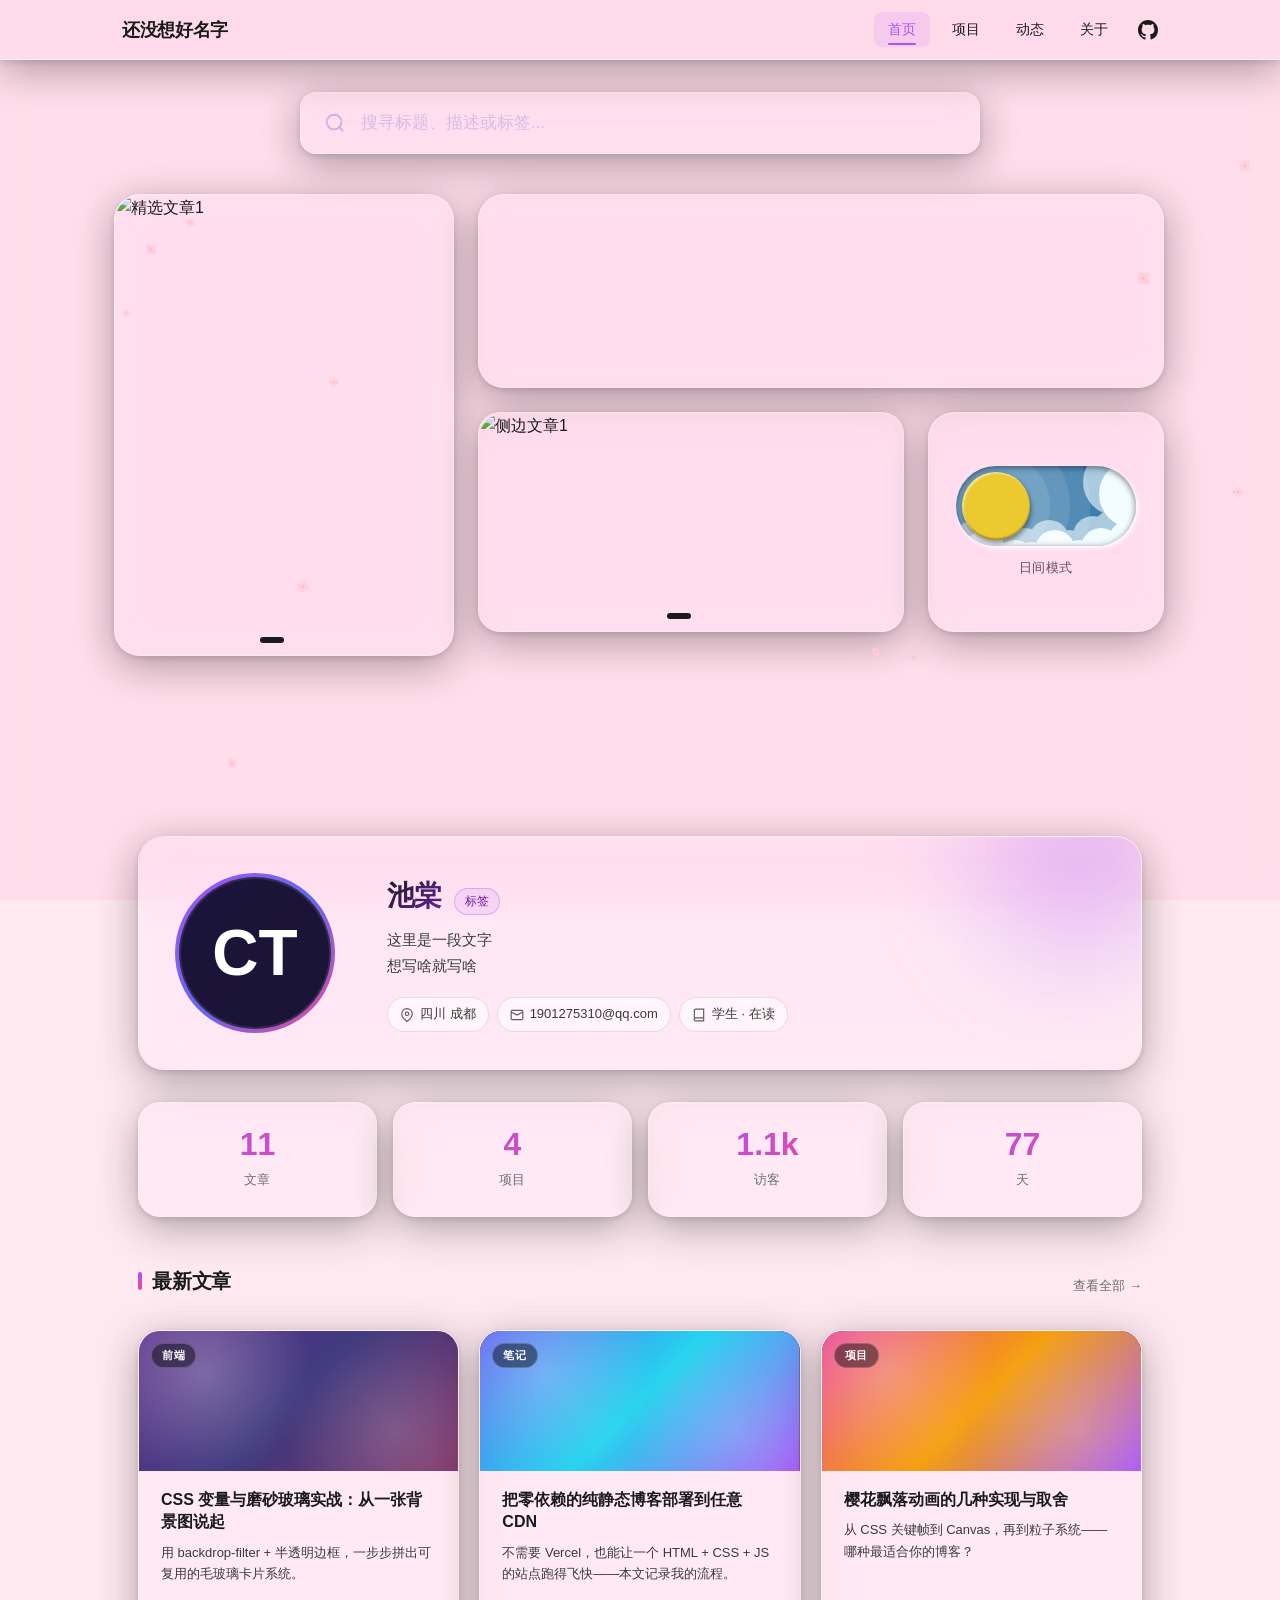
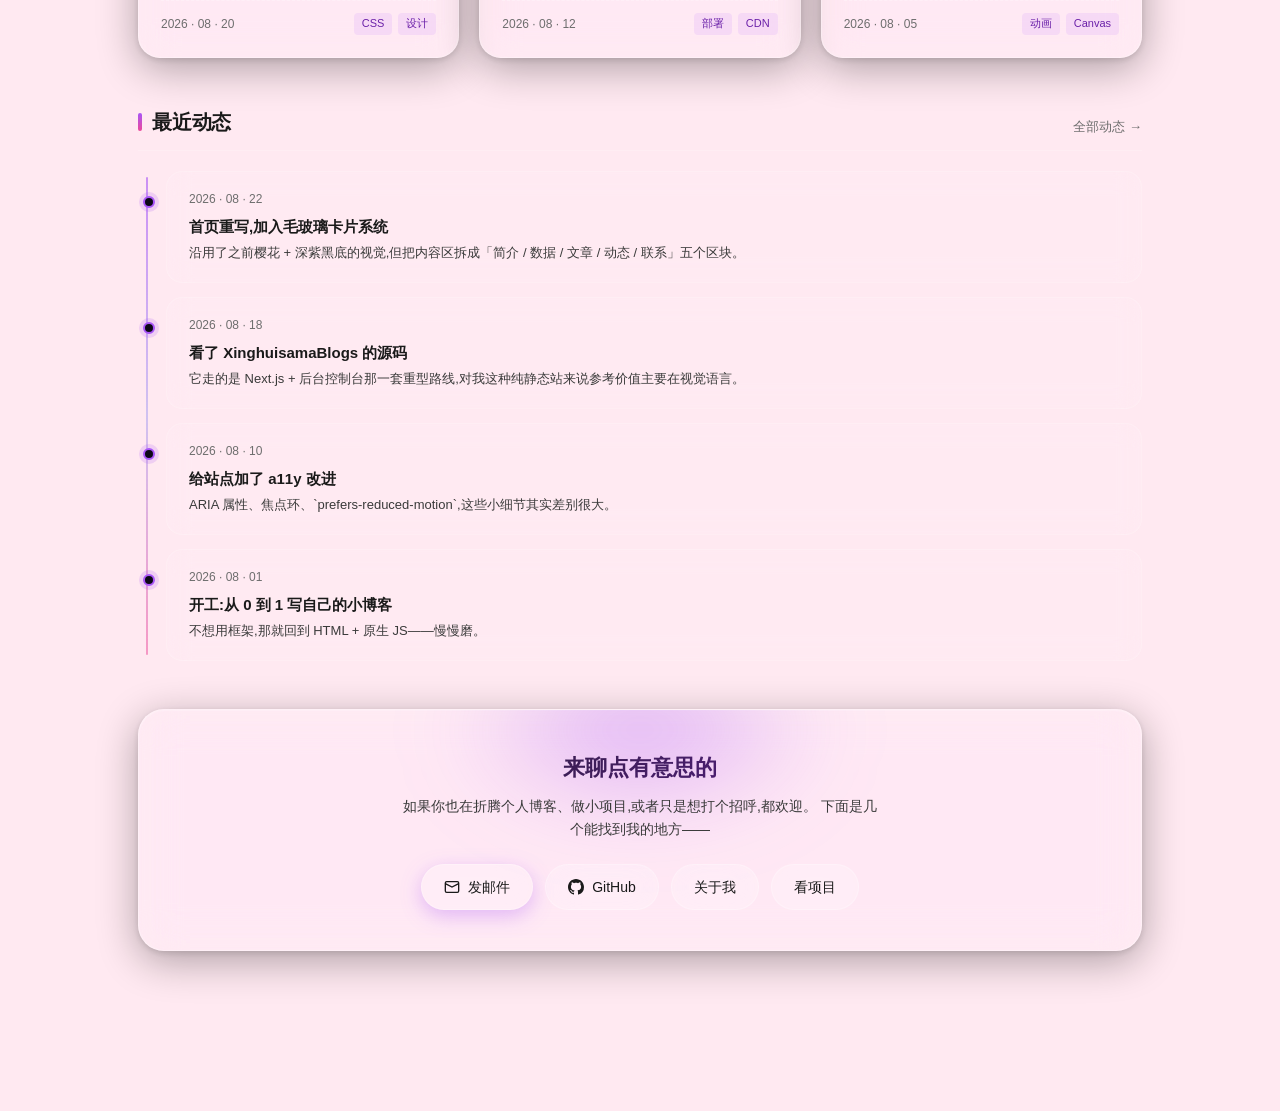
==== frontend-v2/index.html @ 5c6feb7a "前端：新增 frontend-v2（池棠第二版草稿，含 README）" ====
<!DOCTYPE html>
<html lang="zh-CN">
<head>
  <meta charset="UTF-8" />
  <meta name="viewport" content="width=device-width, initial-scale=1.0" />
  <meta name="description" content="个人博客，分享技术文章、项目作品和生活动态" />
  <meta name="keywords" content="博客, 个人网站, 技术文章, 项目展示" />
  <meta name="author" content="博客作者" />
  <meta name="robots" content="index, follow" />
  <meta name="theme-color" content="#0c0816" />
  
  <!-- Open Graph -->
  <meta property="og:title" content="我的博客" />
  <meta property="og:description" content="个人博客，分享技术文章、项目作品和生活动态" />
  <meta property="og:type" content="website" />
  <meta property="og:locale" content="zh_CN" />
  
  <!-- Favicon -->
  <link rel="icon" type="image/svg+xml" href="favicon.svg" />
  <link rel="apple-touch-icon" href="favicon.svg" />
  
  <title>我的博客</title>
  <!--
    主题预设脚本（必须放在 <head> 最前面、CSS 之前）
    - 同步读取 localStorage，立即给 <html> 加 .dark / 移除 .dark
    - 不依赖 JS 加载，不依赖 DOMContentLoaded
    - 这样新页面加载时不会先渲染亮色，再"一闪"切到暗色
  -->
  <script>
    (function () {
      try {
        var t = localStorage.getItem('app-theme');
        if (t === 'dark') {
          document.documentElement.classList.add('dark');
        } else if (t === 'light') {
          document.documentElement.classList.remove('dark');
        }
      } catch (e) { /* localStorage 不可用就忽略 */ }
    })();
  </script>

  <link rel="stylesheet" href="css/base.css" />
  <link rel="stylesheet" href="css/topbar.css" />
  <link rel="stylesheet" href="css/content.css" />
  <link rel="stylesheet" href="css/search.css" />
  <link rel="stylesheet" href="css/carousel.css" />
  <link rel="stylesheet" href="css/ripple.css" />
  <link rel="stylesheet" href="css/sakura.css" />
  <link rel="stylesheet" href="css/home.css" />
  <link rel="stylesheet" href="css/glass.css" />
</head>
<body>
  <header class="topbar" id="topbar">
    <div class="topbar__inner">
      <a href="index.html" class="topbar__logo">还没想好名字</a>

      <nav class="topbar__nav" role="navigation" aria-label="主导航">
        <a href="index.html" class="topbar__link topbar__link--active" aria-current="page">首页</a>
        <a href="pages/projects.html" class="topbar__link">项目</a>
        <a href="pages/updates.html" class="topbar__link">动态</a>
        <a href="pages/about.html" class="topbar__link">关于</a>
        <a href="#" class="topbar__github" aria-label="访问我的GitHub主页" target="_blank" rel="noopener noreferrer">
          <svg width="20" height="20" viewBox="0 0 24 24" fill="currentColor" aria-hidden="true">
            <path d="M12 0C5.37 0 0 5.37 0 12c0 5.31 3.435 9.795 8.205 11.385.6.105.825-.255.825-.57 0-.285-.015-1.23-.015-2.235-3.015.555-3.795-.735-4.035-1.41-.135-.345-.72-1.41-1.23-1.695-.42-.225-1.02-.78-.015-.795.945-.015 1.62.87 1.845 1.23 1.08 1.815 2.805 1.305 3.495.99.105-.78.42-1.305.765-1.605-2.67-.3-5.46-1.335-5.46-5.925 0-1.305.465-2.385 1.23-3.225-.12-.3-.54-1.53.12-3.18 0 0 1.005-.315 3.3 1.23.96-.27 1.98-.405 3-.405s2.04.135 3 .405c2.295-1.56 3.3-1.23 3.3-1.23.66 1.65.24 2.88.12 3.18.765.84 1.23 1.905 1.23 3.225 0 4.605-2.805 5.625-5.475 5.925.435.375.81 1.095.81 2.22 0 1.605-.015 2.895-.015 3.3 0 .315.225.69.825.57A12.02 12.02 0 0 0 24 12c0-6.63-5.37-12-12-12z"/>
          </svg>
        </a>
      </nav>
    </div>
  </header>

  <section class="search-section">
    <div class="search-bar">
      <div class="search-bar__field">
        <svg class="search-bar__icon" viewBox="0 0 24 24" fill="none" stroke="currentColor" stroke-width="2">
          <circle cx="11" cy="11" r="8"/>
          <path d="m21 21-4.35-4.35"/>
        </svg>
        <input
          class="search-bar__input"
          type="text"
          role="search"
          placeholder="搜寻标题、描述或标签..."
          autocomplete="off"
          spellcheck="false"
          aria-label="搜索"
        />
      </div>
    </div>
  </section>

  <section class="home-section">
    <div class="home-hero">
      <div class="hero-left">
        <div class="carousel-container" data-carousel="hero-main" role="region" aria-label="精选文章轮播" aria-roledescription="轮播">
          <div class="carousel-slides">
            <div class="carousel-slide" role="group" aria-roledescription="幻灯片" aria-label="第 1 张，共 5 张">
              <img src="images/carousel-1.jpg" alt="精选文章1" loading="lazy" />
            </div>
            <div class="carousel-slide" role="group" aria-roledescription="幻灯片" aria-label="第 2 张，共 5 张">
              <img src="images/carousel-2.jpg" alt="精选文章2" loading="lazy" />
            </div>
            <div class="carousel-slide" role="group" aria-roledescription="幻灯片" aria-label="第 3 张，共 5 张">
              <img src="images/carousel-3.jpg" alt="精选文章3" loading="lazy" />
            </div>
            <div class="carousel-slide" role="group" aria-roledescription="幻灯片" aria-label="第 4 张，共 5 张">
              <img src="images/carousel-4.jpg" alt="精选文章4" loading="lazy" />
            </div>
            <div class="carousel-slide" role="group" aria-roledescription="幻灯片" aria-label="第 5 张，共 5 张">
              <img src="images/carousel-5.jpg" alt="精选文章5" loading="lazy" />
            </div>
          </div>
          <div class="carousel-arrow prev">
            <svg width="20" height="20" viewBox="0 0 24 24" fill="none" stroke="currentColor" stroke-width="2">
              <polyline points="15 18 9 12 15 6"></polyline>
            </svg>
          </div>
          <div class="carousel-arrow next">
            <svg width="20" height="20" viewBox="0 0 24 24" fill="none" stroke="currentColor" stroke-width="2">
              <polyline points="9 18 15 12 9 6"></polyline>
            </svg>
          </div>
          <div class="carousel-indicators">
            <div class="carousel-indicator"></div>
            <div class="carousel-indicator"></div>
            <div class="carousel-indicator"></div>
            <div class="carousel-indicator"></div>
            <div class="carousel-indicator"></div>
          </div>
        </div>
      </div>

      <!-- 右侧区域 -->
          <div class="hero-right">
        <!-- 右侧顶部：固定内容 705x218 -->
        <div class="hero-right-top">
          <div class="featured-card" role="article" aria-label="精选内容">
        </div>

        <div class="hero-right-bottom">
          <div class="hero-right-bottom-left">
            <div class="carousel-container side" data-carousel="hero-side" role="region" aria-label="侧边文章轮播" aria-roledescription="轮播">
              <div class="carousel-slides">
                <div class="carousel-slide" role="group" aria-roledescription="幻灯片" aria-label="第 1 张，共 5 张">
                  <img src="images/side-1.jpg" alt="侧边文章1" loading="lazy" />
                </div>
                <div class="carousel-slide" role="group" aria-roledescription="幻灯片" aria-label="第 2 张，共 5 张">
                  <img src="images/side-2.jpg" alt="侧边文章2" loading="lazy" />
                </div>
                <div class="carousel-slide" role="group" aria-roledescription="幻灯片" aria-label="第 3 张，共 5 张">
                  <img src="images/side-3.jpg" alt="侧边文章3" loading="lazy" />
                </div>
                <div class="carousel-slide" role="group" aria-roledescription="幻灯片" aria-label="第 4 张，共 5 张">
                  <img src="images/side-4.jpg" alt="侧边文章4" loading="lazy" />
                </div>
                <div class="carousel-slide" role="group" aria-roledescription="幻灯片" aria-label="第 5 张，共 5 张">
                  <img src="images/side-5.jpg" alt="侧边文章5" loading="lazy" />
                </div>
              </div>
              <div class="carousel-arrow prev">
                <svg width="16" height="16" viewBox="0 0 24 24" fill="none" stroke="currentColor" stroke-width="2">
                  <polyline points="15 18 9 12 15 6"></polyline>
                </svg>
              </div>
              <div class="carousel-arrow next">
                <svg width="16" height="16" viewBox="0 0 24 24" fill="none" stroke="currentColor" stroke-width="2">
                  <polyline points="9 18 15 12 9 6"></polyline>
                </svg>
              </div>
              <div class="carousel-indicators">
                <div class="carousel-indicator"></div>
                <div class="carousel-indicator"></div>
                <div class="carousel-indicator"></div>
                <div class="carousel-indicator"></div>
                <div class="carousel-indicator"></div>
              </div>
            </div>
          </div>

          <!-- 右下右主题切换（test 同款 pill 形开关 + 毛玻璃包裹） -->
          <div class="hero-right-bottom-right">
            <div class="theme-toggle-wrap">
              <button class="theme-toggle" id="theme-toggle-btn" role="switch" aria-checked="false" aria-label="切换到暗色主题">
              <div class="theme-toggle__container">
                <div class="theme-toggle__clouds"></div>
                <div class="theme-toggle__stars" aria-hidden="true">
                  <svg xmlns="http://www.w3.org/2000/svg" viewBox="0 0 144 55" fill="none">
                    <path fill-rule="evenodd" clip-rule="evenodd" d="M135.831 3.00688C135.055 3.85027 134.111 4.29946 133 4.35447C134.111 4.40947 135.055 4.85867 135.831 5.71123C136.607 6.55462 136.996 7.56303 136.996 8.72727C136.996 7.95722 137.172 7.25134 137.525 6.59129C137.886 5.93124 138.372 5.39954 138.98 5.00535C139.598 4.60199 140.268 4.39114 141 4.35447C139.88 4.2903 138.936 3.85027 138.16 3.00688C137.384 2.16348 136.996 1.16425 136.996 0C136.996 1.16425 136.607 2.16348 135.831 3.00688ZM31 23.3545C32.1114 23.2995 33.0551 22.8503 33.8313 22.0069C34.6075 21.1635 34.9956 20.1642 34.9956 19C34.9956 20.1642 35.3837 21.1635 36.1599 22.0069C36.9361 22.8503 37.8798 23.2903 39 23.3545C38.2679 23.3911 37.5976 23.602 36.9802 24.0053C36.3716 24.3995 35.8864 24.9312 35.5248 25.5913C35.172 26.2513 34.9956 26.9572 34.9956 27.7273C34.9956 26.563 34.6075 25.5546 33.8313 24.7112C33.0551 23.8587 32.1114 23.4095 31 23.3545ZM0 36.3545C1.11136 36.2995 2.05513 35.8503 2.83131 35.0069C3.6075 34.1635 3.99559 33.1642 3.99559 32C3.99559 33.1642 4.38368 34.1635 5.15987 35.0069C5.93605 35.8503 6.87982 36.2903 8 36.3545C7.26792 36.3911 6.59757 36.602 5.98015 37.0053C5.37155 37.3995 4.88644 37.9312 4.52481 38.5913C4.172 39.2513 3.99559 39.9572 3.99559 40.7273C3.99559 39.563 3.6075 38.5546 2.83131 37.7112C2.05513 36.8587 1.11136 36.4095 0 36.3545ZM56.8313 24.0069C56.0551 24.8503 55.1114 25.2995 54 25.3545C55.1114 25.4095 56.0551 25.8587 56.8313 26.7112C57.6075 27.5546 57.9956 28.563 57.9956 29.7273C57.9956 28.9572 58.172 28.2513 58.5248 27.5913C58.8864 26.9312 59.3716 26.3995 59.9802 26.0053C60.5976 25.602 61.2679 25.3911 62 25.3545C60.8798 25.2903 59.9361 24.8503 59.1599 24.0069C58.3837 23.1635 57.9956 22.1642 57.9956 21C57.9956 22.1642 57.6075 23.1635 56.8313 24.0069ZM81 25.3545C82.1114 25.2995 83.0551 24.8503 83.8313 24.0069C84.6075 23.1635 84.9956 22.1642 84.9956 21C84.9956 22.1642 85.3837 23.1635 86.1599 24.0069C86.9361 24.8503 87.8798 25.2903 89 25.3545C88.2679 25.3911 87.5976 25.602 86.9802 26.0053C86.3716 24.3995 85.8864 26.9312 85.5248 27.5913C85.172 28.2513 84.9956 28.9572 84.9956 29.7273C84.9956 28.563 84.6075 27.5546 83.8313 26.7112C83.0551 25.8587 82.1114 25.4095 81 25.3545ZM136 36.3545C137.111 36.2995 138.055 35.8503 138.831 35.0069C139.607 34.1635 139.996 33.1642 139.996 32C139.996 33.1642 140.384 34.1635 141.16 35.0069C141.936 35.8503 142.88 36.2903 144 36.3545C143.268 36.3911 142.598 36.602 141.98 37.0053C141.372 37.3995 140.886 37.9312 140.525 38.5913C140.172 39.2513 139.996 39.9572 139.996 40.7273C139.996 39.563 139.607 38.5546 138.831 37.7112C138.055 36.8587 137.111 36.4095 136 36.3545ZM101.831 49.0069C101.055 49.8503 100.111 50.2995 99 50.3545C100.111 50.4095 101.055 50.8587 101.831 51.7112C102.607 52.5546 102.996 53.563 102.996 54.7273C102.996 53.9572 103.172 53.2513 103.525 52.5913C103.886 51.9312 104.372 51.3995 104.98 51.0053C105.598 50.602 106.268 50.3911 107 50.3545C105.88 50.2903 104.936 49.8503 104.16 49.0069C103.384 48.1635 102.996 47.1642 102.996 46C102.996 47.1642 102.607 48.1635 101.831 49.0069Z" fill="currentColor"></path>
                  </svg>
                </div>
                <div class="theme-toggle__sun">
                  <div class="theme-toggle__moon-mask">
                    <div class="theme-toggle__crater"></div>
                    <div class="theme-toggle__crater"></div>
                    <div class="theme-toggle__crater"></div>
                  </div>
                </div>
              </div>
            </button>
            <!-- 下方标签（按主题切换文字） -->
            <span class="theme-toggle__label" id="theme-toggle-label">日间模式</span>
            </div>
          </div>
        </div>
      </div>
    </div>
  </section>

  <main class="content" role="main">
    <div class="home-content">

      <!-- 1. 个人简介卡片 -->
      <section class="profile-card reveal" aria-label="个人简介">
        <div class="profile-avatar">
          <div class="profile-avatar-inner">CT</div>
        </div>
        <div class="profile-info">
          <div class="profile-name">
            <h2>池棠</h2>
            <span class="profile-tag">标签</span>
          </div>
          <p class="profile-bio">
            这里是一段文字<br>
            想写啥就写啥
          </p>
          <div class="profile-meta">
            <span class="profile-meta-item">
              <svg viewBox="0 0 24 24" fill="none" stroke="currentColor" stroke-width="2" aria-hidden="true">
                <path d="M21 10c0 7-9 13-9 13s-9-6-9-13a9 9 0 0 1 18 0z"/>
                <circle cx="12" cy="10" r="3"/>
              </svg>
              四川 成都
            </span>
            <span class="profile-meta-item">
              <svg viewBox="0 0 24 24" fill="none" stroke="currentColor" stroke-width="2" aria-hidden="true">
                <rect x="2" y="4" width="20" height="16" rx="2"/>
                <path d="m22 7-10 5L2 7"/>
              </svg>
              1901275310@qq.com
            </span>
            <span class="profile-meta-item">
              <svg viewBox="0 0 24 24" fill="none" stroke="currentColor" stroke-width="2" aria-hidden="true">
                <path d="M4 19.5A2.5 2.5 0 0 1 6.5 17H20"/>
                <path d="M6.5 2H20v20H6.5A2.5 2.5 0 0 1 4 19.5v-15A2.5 2.5 0 0 1 6.5 2z"/>
              </svg>
              学生 · 在读
            </span>
          </div>
        </div>
      </section>

      <!-- 2. 数据 stat 条 -->
      <section class="stat-bar reveal" data-delay="1" aria-label="站点数据">
        <div class="stat-item">
          <span class="stat-number">12</span>
          <span class="stat-label">文章</span>
        </div>
        <div class="stat-item">
          <span class="stat-number">5</span>
          <span class="stat-label">项目</span>
        </div>
        <div class="stat-item">
          <span class="stat-number">1.2k</span>
          <span class="stat-label">访客</span>
        </div>
        <div class="stat-item">
          <span class="stat-number">87</span>
          <span class="stat-label">天</span>
        </div>
      </section>

      <!-- 3. 最新文章 -->
      <section aria-label="最新文章" class="reveal" data-delay="2">
        <div class="section-heading">
          <h3>最新文章</h3>
          <a class="more" href="pages/updates.html">查看全部 →</a>
        </div>
        <div class="post-grid">

          <!--
            文章卡片模板：
              - 没有图片时：使用占位渐变（CSS 里默认的紫→粉渐变）
              - 上传图片后：给 .post-card-cover 加 class="has-image"，并在 style 里设 --cover-image
                例：<div class="post-card-cover has-image" style="--cover-image: url('images/posts/foo.jpg');">
              - 标题 / 描述 / 日期 / tag 文字全部跟随主题按钮（亮色=深色，暗色=浅色）
          -->
          <a class="post-card" href="#">
            <div class="post-card-cover">
              <span class="post-card-cover-label">前端</span>
            </div>
            <h4 class="post-card-title">CSS 变量与磨砂玻璃实战：从一张背景图说起</h4>
            <p class="post-card-desc">用 backdrop-filter + 半透明边框，一步步拼出可复用的毛玻璃卡片系统。</p>
            <div class="post-card-foot">
              <span>2026 · 08 · 20</span>
              <div class="post-card-tags"><span>CSS</span><span>设计</span></div>
            </div>
          </a>

          <a class="post-card" href="#">
            <!-- 上传图片后，把占位渐变换成图片：
                 <div class="post-card-cover has-image" style="--cover-image: url('images/posts/deploy.jpg');"> -->
            <div class="post-card-cover" style="--cover-image: linear-gradient(135deg, #6366f1, #22d3ee 50%, #a855f7);">
              <span class="post-card-cover-label">笔记</span>
            </div>
            <h4 class="post-card-title">把零依赖的纯静态博客部署到任意 CDN</h4>
            <p class="post-card-desc">不需要 Vercel，也能让一个 HTML + CSS + JS 的站点跑得飞快——本文记录我的流程。</p>
            <div class="post-card-foot">
              <span>2026 · 08 · 12</span>
              <div class="post-card-tags"><span>部署</span><span>CDN</span></div>
            </div>
          </a>

          <a class="post-card" href="#">
            <div class="post-card-cover" style="--cover-image: linear-gradient(135deg, #ec4899, #f59e0b 50%, #a855f7);">
              <span class="post-card-cover-label">项目</span>
            </div>
            <h4 class="post-card-title">樱花飘落动画的几种实现与取舍</h4>
            <p class="post-card-desc">从 CSS 关键帧到 Canvas，再到粒子系统——哪种最适合你的博客？</p>
            <div class="post-card-foot">
              <span>2026 · 08 · 05</span>
              <div class="post-card-tags"><span>动画</span><span>Canvas</span></div>
            </div>
          </a>

        </div>
      </section>

      <!-- 4. 最近动态 时间线 -->
      <section aria-label="最近动态" class="reveal" data-delay="3">
        <div class="section-heading">
          <h3>最近动态</h3>
          <a class="more" href="pages/updates.html">全部动态 →</a>
        </div>
        <div class="timeline">

          <div class="timeline-item">
            <div class="timeline-date">2026 · 08 · 22</div>
            <div class="timeline-title">首页重写,加入毛玻璃卡片系统</div>
            <div class="timeline-desc">沿用了之前樱花 + 深紫黑底的视觉,但把内容区拆成「简介 / 数据 / 文章 / 动态 / 联系」五个区块。</div>
          </div>

          <div class="timeline-item">
            <div class="timeline-date">2026 · 08 · 18</div>
            <div class="timeline-title">看了 XinghuisamaBlogs 的源码</div>
            <div class="timeline-desc">它走的是 Next.js + 后台控制台那一套重型路线,对我这种纯静态站来说参考价值主要在视觉语言。</div>
          </div>

          <div class="timeline-item">
            <div class="timeline-date">2026 · 08 · 10</div>
            <div class="timeline-title">给站点加了 a11y 改进</div>
            <div class="timeline-desc">ARIA 属性、焦点环、`prefers-reduced-motion`,这些小细节其实差别很大。</div>
          </div>

          <div class="timeline-item">
            <div class="timeline-date">2026 · 08 · 01</div>
            <div class="timeline-title">开工:从 0 到 1 写自己的小博客</div>
            <div class="timeline-desc">不想用框架,那就回到 HTML + 原生 JS——慢慢磨。</div>
          </div>

        </div>
      </section>

      <!-- 5. 联系区 -->
      <section class="contact-card reveal" data-delay="4" aria-label="联系我">
        <h3 class="contact-title">来聊点有意思的</h3>
        <p class="contact-desc">
          如果你也在折腾个人博客、做小项目,或者只是想打个招呼,都欢迎。
          下面是几个能找到我的地方——
        </p>
        <div class="contact-actions">
          <a class="contact-btn contact-btn--primary" href="mailto:hi@example.com">
            <svg viewBox="0 0 24 24" fill="none" stroke="currentColor" stroke-width="2" aria-hidden="true">
              <rect x="2" y="4" width="20" height="16" rx="2"/>
              <path d="m22 7-10 5L2 7"/>
            </svg>
            发邮件
          </a>
          <a class="contact-btn" href="#" aria-label="GitHub">
            <svg viewBox="0 0 24 24" fill="currentColor" aria-hidden="true">
              <path d="M12 0C5.37 0 0 5.37 0 12c0 5.31 3.435 9.795 8.205 11.385.6.105.825-.255.825-.57 0-.285-.015-1.23-.015-2.235-3.015.555-3.795-.735-4.035-1.41-.135-.345-.72-1.41-1.23-1.695-.42-.225-1.02-.78-.015-.795.945-.015 1.62.87 1.845 1.23 1.08 1.815 2.805 1.305 3.495.99.105-.78.42-1.305.765-1.605-2.67-.3-5.46-1.335-5.46-5.925 0-1.305.465-2.385 1.23-3.225-.12-.3-.54-1.53.12-3.18 0 0 1.005-.315 3.3 1.23.96-.27 1.98-.405 3-.405s2.04.135 3 .405c2.295-1.56 3.3-1.23 3.3-1.23.66 1.65.24 2.88.12 3.18.765.84 1.23 1.905 1.23 3.225 0 4.605-2.805 5.625-5.475 5.925.435.375.81 1.095.81 2.22 0 1.605-.015 2.895-.015 3.3 0 .315.225.69.825.57A12.02 12.02 0 0 0 24 12c0-6.63-5.37-12-12-12z"/>
            </svg>
            GitHub
          </a>
          <a class="contact-btn" href="pages/about.html">关于我</a>
          <a class="contact-btn" href="pages/projects.html">看项目</a>
        </div>
      </section>

    </div>
  </main>

  <script src="js/utils.js"></script>
  <script src="js/theme.js"></script>
  <script src="js/topbar.js"></script>
  <script src="js/ripple.js"></script>
  <script src="js/sakura.js"></script>
  <script src="js/carousel.js"></script>
  <script src="js/home.js"></script>
</body>
</html>
---- frontend-v2/css/base.css ----
*,
*::before,
*::after {
  box-sizing: border-box;
  margin: 0;
  padding: 0;
}

:root {
  --topbar-height: 60px;
  --bg-image: url("../images/bg.jpg");
  --accent: #a855f7;
  --topbar-bg: rgba(18, 12, 32, 0.42);
  --glass-border: rgba(255, 255, 255, 0.08);

  /*
   * hover 紫色基础值（base.css 最先加载，提供 fallback，
   * 实际主题切换值在 glass.css 里重新定义）
   */
  --hover-border: rgba(168, 85, 247, 0.55);
  --hover-glow:   rgba(168, 85, 247, 0.32);
}

html {
  min-height: 100%;
  background-color: #0c0816;
  background-image: var(--bg-image);
  background-size: cover;
  background-position: center;
  background-repeat: no-repeat;
  background-attachment: fixed;
}

body {
  font-family: -apple-system, BlinkMacSystemFont, "Segoe UI", Roboto, "Helvetica Neue", Arial, sans-serif;
  min-height: 100vh;
  color: #ffffff;
  line-height: 1.6;
  -webkit-font-smoothing: antialiased;
}

body::before {
  content: "";
  position: fixed;
  inset: 0;
  background: rgba(10, 6, 18, 0.28);
  backdrop-filter: blur(12px);
  -webkit-backdrop-filter: blur(12px);
  z-index: -1;
}
---- frontend-v2/css/topbar.css ----
.topbar {
  position: fixed;
  top: 0;
  left: 0;
  right: 0;
  height: var(--topbar-height);
  background: var(--topbar-bg);
  backdrop-filter: blur(10px) saturate(1.1);
  -webkit-backdrop-filter: blur(10px) saturate(1.1);
  border-bottom: 1px solid var(--glass-border);
  box-shadow: 0 4px 24px rgba(0, 0, 0, 0.35);
  z-index: 1000;
  transform: translateY(0);
  transition: transform 0.3s cubic-bezier(0.4, 0, 0.2, 1);
}

.topbar--hidden {
  transform: translateY(-100%);
}

.topbar__inner {
  max-width: 1100px;
  margin: 0 auto;
  height: 100%;
  padding: 0 24px;
  display: flex;
  align-items: center;
  justify-content: space-between;
  gap: 24px;
}

.topbar__logo {
  position: relative;
  overflow: hidden;
  font-size: 1.15rem;
  font-weight: 700;
  color: var(--topbar-text);
  text-decoration: none;
  white-space: nowrap;
  letter-spacing: -0.02em;
  padding: 4px 8px;
  border-radius: 8px;
  transition: color 0.25s ease, background 0.25s ease;
}

.topbar__logo:hover {
  color: var(--accent-purple);
  background: rgba(168, 85, 247, 0.12);
}

.topbar__nav {
  display: flex;
  align-items: center;
  gap: 8px;
}

.topbar__link {
  position: relative;
  overflow: hidden;
  padding: 6px 14px;
  border-radius: 8px;
  font-size: 0.9rem;
  color: var(--topbar-text);
  text-decoration: none;
  transition: color 0.25s ease, background 0.25s ease;
}

.topbar__link::after {
  content: "";
  position: absolute;
  left: 14px;
  right: 14px;
  bottom: 2px;
  height: 2px;
  border-radius: 2px;
  background: var(--accent-purple);
  transform: scaleX(0);
  transform-origin: center;
  transition: transform 0.3s cubic-bezier(0.4, 0, 0.2, 1);
}

.topbar__link:hover,
.topbar__link--active {
  color: var(--accent-purple);
  background: rgba(168, 85, 247, 0.12);
}

.topbar__link:hover::after,
.topbar__link--active::after {
  transform: scaleX(1);
}

.topbar__github {
  position: relative;
  overflow: hidden;
  display: flex;
  align-items: center;
  justify-content: center;
  width: 36px;
  height: 36px;
  border-radius: 8px;
  color: var(--topbar-text);
  text-decoration: none;
  transition: color 0.25s ease, background 0.25s ease, transform 0.25s ease;
}

.topbar__github:hover {
  color: var(--accent-purple);
  background: rgba(168, 85, 247, 0.12);
  transform: scale(1.08);
}

/* 移动端适配 */
@media screen and (max-width: 768px) {
  .topbar__inner {
    padding: 0 16px;
    gap: 16px;
  }

  .topbar__logo {
    font-size: 1rem;
  }

  .topbar__link {
    padding: 6px 10px;
    font-size: 0.85rem;
  }

  .topbar__github {
    width: 32px;
    height: 32px;
  }
}

@media screen and (max-width: 600px) {
  .topbar__nav {
    gap: 4px;
  }

  .topbar__link {
    padding: 6px 8px;
    font-size: 0.8rem;
  }

  .topbar__logo {
    font-size: 0.9rem;
    max-width: 80px;
    overflow: hidden;
    text-overflow: ellipsis;
  }
}
---- frontend-v2/css/content.css ----
.content {
  max-width: 1100px;
  margin: 0 auto;
  padding: calc(var(--topbar-height) + 40px) 24px 80px;
}

.test-block {
  padding: 32px;
  margin-bottom: 20px;
  border-radius: 12px;
  background: rgba(255, 255, 255, 0.04);
  border: 1px solid var(--glass-border);
  color: rgba(255, 255, 255, 0.85);
}
---- frontend-v2/css/search.css ----
.search-section {
  position: relative;
  z-index: 10;
  padding: calc(var(--topbar-height) + 32px) 24px 0;
  display: flex;
  justify-content: center;
}

.search-bar {
  width: 100%;
  max-width: 680px;
}

.search-bar__field {
  position: relative;
}

.search-bar__icon {
  position: absolute;
  left: 1.5rem;
  top: 50%;
  transform: translateY(-50%);
  width: 22px;
  height: 22px;
  color: rgba(180, 160, 220, 0.7);
  pointer-events: none;
  z-index: 1;
}

.search-bar__input {
  position: relative;
  overflow: hidden;
  width: 100%;
  padding: 1.25rem 1.75rem 1.25rem 3.75rem;
  background: rgba(255, 255, 255, 0.08);
  backdrop-filter: blur(20px) saturate(1.4);
  -webkit-backdrop-filter: blur(20px) saturate(1.4);
  border: 1px solid rgba(255, 255, 255, 0.15);
  border-radius: 1.75rem;
  box-shadow:
    inset 0 1px 1px rgba(255, 255, 255, 0.05),
    0 8px 32px rgba(0, 0, 0, 0.3),
    0 2px 8px rgba(0, 0, 0, 0.15);
  color: #f1f5f9;
  font-size: 1.05rem;
  font-weight: 400;
  font-family: inherit;
  transition: border-color 0.3s, box-shadow 0.3s, background 0.3s;
}

.search-bar__input::placeholder {
  color: rgba(180, 160, 220, 0.55);
}

.search-bar__input:focus {
  outline: none;
  background: rgba(255, 255, 255, 0.14);
  border-color: var(--accent-purple);
  box-shadow:
    inset 0 1px 1px rgba(255, 255, 255, 0.10),
    0 0 0 4px var(--hover-glow),
    0 0 0 1px var(--accent-purple),
    0 12px 40px rgba(168, 85, 247, 0.35),
    0 4px 12px rgba(0, 0, 0, 0.20);
}

/* focus 时左侧搜索图标变紫 */
.search-bar__field:focus-within .search-bar__icon {
  color: #c084fc;
}

/* 移动端适配 */
@media screen and (max-width: 768px) {
  .search-section {
    padding: calc(var(--topbar-height) + 16px) 16px 0;
  }

  .search-bar {
    max-width: 100%;
  }

  .search-bar__input {
    padding: 1rem 1.25rem 1rem 3.25rem;
    font-size: 0.95rem;
  }

  .search-bar__icon {
    left: 1.1rem;
    width: 18px;
    height: 18px;
  }
}

@media screen and (max-width: 480px) {
  .search-bar__input {
    padding: 0.875rem 1rem 0.875rem 2.75rem;
    font-size: 0.9rem;
    border-radius: 1.25rem;
  }
}
---- frontend-v2/css/carousel.css ----
/* 轮播组件基础样式 */
.carousel-container {
  position: relative;
  border-radius: var(--glass-radius-lg);
  overflow: hidden;
  background: var(--glass-bg);
  backdrop-filter: var(--glass-blur);
  -webkit-backdrop-filter: var(--glass-blur);
}

.carousel-container.side {
  background: var(--glass-bg);
}

.carousel-slides {
  position: relative;
  width: 100%;
  height: 100%;
}

.carousel-slide {
  position: absolute;
  top: 0;
  left: 0;
  width: 100%;
  height: 100%;
  opacity: 0;
  transition: opacity 0.8s ease, transform 0.8s ease;
  transform: scale(1.05);
  pointer-events: none;
}

.carousel-slide.active {
  opacity: 1;
  transform: scale(1);
  pointer-events: auto;
}

.carousel-slide img {
  width: 100%;
  height: 100%;
  object-fit: cover;
  display: block;
  border-radius: var(--glass-radius-lg);
}

.carousel-slide .slide-overlay {
  position: absolute;
  inset: 0;
  background: linear-gradient(to top, rgba(0,0,0,0.7) 0%, rgba(0,0,0,0.2) 50%, rgba(0,0,0,0.1) 100%);
}

.carousel-slide .slide-content {
  position: absolute;
  bottom: 0;
  left: 0;
  right: 0;
  padding: 20px;
  color: var(--text-strong);
}

.carousel-slide .slide-title {
  font-size: 16px;
  font-weight: 600;
  margin-bottom: 4px;
}

.carousel-slide .slide-desc {
  font-size: 12px;
  opacity: 0.8;
}

/* 轮播指示器 */
.carousel-indicators {
  position: absolute;
  bottom: 12px;
  left: 50%;
  transform: translateX(-50%);
  display: flex;
  gap: 6px;
  z-index: 10;
}

.carousel-indicator {
  height: 6px;
  border-radius: 3px;
  background: var(--hero-indicator-bg);
  cursor: pointer;
  transition: all 0.4s cubic-bezier(0.4, 0, 0.2, 1);
}

.carousel-indicator.active {
  width: 24px;
  background: var(--hero-indicator-active);
}

/* 轮播箭头 */
.carousel-arrow {
  position: absolute;
  top: 50%;
  transform: translateY(-50%);
  width: 36px;
  height: 36px;
  border-radius: 50%;
  background: var(--hero-arrow-bg);
  backdrop-filter: blur(8px);
  border: 1px solid var(--hero-arrow-border);
  color: var(--text-strong);
  display: flex;
  align-items: center;
  justify-content: center;
  cursor: pointer;
  transition: all 0.3s ease;
  z-index: 10;
  opacity: 0;
}

.carousel-container:hover .carousel-arrow {
  opacity: 1;
}

.carousel-arrow:hover {
  background: var(--hover-border);
  border-color: var(--accent-purple);
  transform: translateY(-50%) scale(1.1);
}

.carousel-arrow.prev {
  left: 12px;
}

.carousel-arrow.next {
  right: 12px;
}

/* 首页布局 */
.home-section {
  max-width: 1100px;
  margin: 40px auto 0;
  padding: 0 24px 80px;
}

/* 英雄区域容器 */
.home-hero {
  display: grid;
  grid-template-columns: 340px 1fr;
  gap: 24px;
  max-width: 1050px;
}

/* 左侧大轮播 340x462 */
.hero-left {
  width: 340px;
  height: 462px;
}

.hero-left .carousel-container {
  width: 100%;
  height: 100%;
  border-radius: 20px;
}

.hero-left .carousel-slides {
  height: 100%;
}

/* 右侧区域：三行垂直布局，三块都靠右列伸缩对齐 */
.hero-right {
  display: flex;
  flex-direction: column;
  gap: 24px;
}

/* 右侧顶部：精选内容（横条） */
.hero-right-top {
  height: 194px;
}

.hero-right-top .featured-card {
  width: 100%;
  height: 100%;
  padding: 24px;
  background: linear-gradient(135deg, rgba(168, 85, 247, 0.15), rgba(99, 102, 241, 0.1));
  border: 1px solid rgba(168, 85, 247, 0.3);
  border-radius: 20px;
  display: flex;
  flex-direction: column;
  justify-content: center;
  transition: all 0.3s ease;
}

.hero-right-top .featured-card:hover {
  transform: translateY(-4px);
  box-shadow: 0 8px 30px rgba(168, 85, 247, 0.2);
}

.hero-right-top .featured-icon {
  width: 48px;
  height: 48px;
  border-radius: 12px;
  background: linear-gradient(135deg, #a855f7, #6366f1);
  display: flex;
  align-items: center;
  justify-content: center;
  margin-bottom: 16px;
  color: white;
}

.hero-right-top .featured-title {
  font-size: 18px;
  font-weight: 700;
  color: var(--text-strong);
  margin-bottom: 8px;
}

.hero-right-top .featured-desc {
  font-size: 14px;
  color: var(--text-body);
  line-height: 1.6;
}

/* 右侧底部：左右两列 */
.hero-right-bottom {
  display: flex;
  gap: 24px;
  height: 220px;
  min-height: 220px;
  margin-top: 24px;
}

.hero-right-bottom-left {
  flex: 1.8;
  height: 100%;
  min-width: 0;
  position: relative;
}

.hero-right-bottom-right {
  flex: 1;
  height: 100%;
  min-width: 0;
  position: relative;
}

.hero-right-bottom-left .carousel-container {
  width: 100%;
  height: 100%;
  border-radius: 16px;
}

/* 右下右签到 219x220 */
.hero-right-bottom-right {
  height: 100%;
  min-width: 0;
}

/* ============ 主题切换按钮：test 同款 pill 形开关（包裹层负责毛玻璃） ============ */
.hero-right-bottom-right {
  flex: 1;                      /* 继承自父 .hero-right-bottom */
  height: 100%;                 /* 220px，和左侧文章轮播同高 */
  min-width: 0;
  position: relative;
  display: flex;
  align-items: stretch;
  justify-content: stretch;
}

/* em 缩放基准：test 原版 120px → 此处 32px（约 27%，合适尺寸） */
.theme-toggle {
  --base-scale: 32px;
  --toggle-width: 5.625em;
  --toggle-height: 2.5em;
  --radius-pill: 100em;
  --sun-diameter: 2.125em;
  --sun-offset: calc((var(--toggle-height) - var(--sun-diameter)) / 2);

  --bg-toggle-light: #3d7eae;
  --bg-toggle-dark: #1d1f2c;
  --color-sun: #ecca2f;
  --color-moon: #c4c9d1;
  --color-crater: #959db1;
  --color-star: #fff;
  --color-cloud-front: #f3fdff;
  --color-cloud-back: #aacadf;

  --shadow-primary: rgba(0, 0, 0, 0.25);
  --shadow-highlight: rgba(255, 255, 255, 0.94);
  --halo-color: rgba(255, 255, 255, 0.1);
  --transition-standard: 0.3s ease;

  font-size: var(--base-scale);
  background: none;
  border: none;
  padding: 0;
  cursor: pointer;
  outline: none;
  -webkit-tap-highlight-color: transparent;
  /* 额外：加一圈柔光阴影让按钮从背景浮起 */
  filter: drop-shadow(0 4px 14px rgba(0, 0, 0, 0.25));
}

.theme-toggle__container {
  width: var(--toggle-width);
  height: var(--toggle-height);
  background-color: var(--bg-toggle-light);
  border-radius: var(--radius-pill);
  position: relative;
  overflow: hidden;
  transition: background-color var(--transition-standard);
  box-shadow: 0.06em 0.06em 0.125em var(--shadow-highlight);
}

html.dark .theme-toggle__container {
  background-color: var(--bg-toggle-dark);
}

/* 容器内阴影（增强立体感） */
.theme-toggle__container::after {
  content: "";
  position: absolute;
  inset: 0;
  box-shadow: 0em 0.05em 0.187em rgba(0, 0, 0, 0.5) inset;
  border-radius: var(--radius-pill);
  pointer-events: none;
}

/* ============ 云朵（日间） ============ */
.theme-toggle__clouds {
  position: absolute;
  left: 0.3em;
  top: 2em;
  transform: translateY(0);
  width: 1.25em;
  height: 1.25em;
  background-color: var(--color-cloud-front);
  border-radius: 50%;

  box-shadow:
    0.937em 0.312em var(--color-cloud-front),
    1.437em 0.375em var(--color-cloud-front),
    2.187em 0 var(--color-cloud-front),
    2.937em 0.312em var(--color-cloud-front),
    3.625em -0.062em var(--color-cloud-front),
    4.5em -0.312em var(--color-cloud-front),
    4.625em -1.75em 0 0.437em var(--color-cloud-front),
    -0.312em -0.312em var(--color-cloud-back),
    0.5em -0.125em var(--color-cloud-back),
    1.25em -0.062em var(--color-cloud-back),
    2em -0.312em var(--color-cloud-back),
    2.625em 0em var(--color-cloud-back),
    3.375em -0.437em var(--color-cloud-back),
    4em -0.625em var(--color-cloud-back),
    4.125em -2.125em 0 0.437em var(--color-cloud-back);

  transition: transform var(--transition-standard);
}

html.dark .theme-toggle__container .theme-toggle__clouds {
  transform: translateY(3em);
}

/* ============ 星空（夜间） ============ */
.theme-toggle__stars {
  position: absolute;
  left: 0.3em;
  transform: translateY(-2em);
  transition: transform var(--transition-standard);
  width: 2.75em;
  color: var(--color-star);
}

.theme-toggle__stars svg {
  display: block;
  width: 100%;
  height: auto;
}

html.dark .theme-toggle__container .theme-toggle__stars {
  transform: translateY(0.5em);
}

/* ============ 太阳 / 月亮遮罩 ============ */
.theme-toggle__sun {
  width: var(--sun-diameter);
  height: var(--sun-diameter);
  background-color: var(--color-sun);
  border-radius: 50%;
  position: absolute;
  top: var(--sun-offset);
  transform: translateX(var(--sun-offset));
  box-shadow:
    0.05em 0.125em 0.125em var(--shadow-primary),
    0em 0.05em 0.125em var(--shadow-primary),
    0.05em 0.05em 0.05em 0em rgba(254, 255, 239, 0.61) inset,
    0em -0.05em 0.05em 0em #a1872a inset,
    0 0 0 0.625em var(--halo-color),
    0 0 0 1.25em var(--halo-color),
    0 0 0 1.875em var(--halo-color);
  transition: transform var(--transition-standard);
  overflow: hidden;
}

html.dark .theme-toggle__container .theme-toggle__sun {
  transform: translateX(
    calc(var(--toggle-width) - var(--sun-diameter) - var(--sun-offset))
  );
}

/* 月亮遮罩：从右滑入覆盖太阳 */
.theme-toggle__moon-mask {
  position: relative;
  width: 100%;
  height: 100%;
  background-color: var(--color-moon);
  border-radius: inherit;
  transform: translateX(100%);
  transition: transform var(--transition-standard);
  box-shadow:
    0.062em 0.062em 0.062em 0em rgba(254, 255, 239, 0.61) inset,
    0em -0.062em 0.062em 0em #969696 inset;
}

html.dark .theme-toggle__container .theme-toggle__moon-mask {
  transform: translateX(0);
}

/* 陨石坑 */
.theme-toggle__crater {
  position: absolute;
  background-color: var(--color-crater);
  border-radius: 50%;
  box-shadow: 0em 0.03em 0.06em var(--shadow-primary) inset;
}

.theme-toggle__crater:nth-of-type(1) {
  top: 0.75em;
  left: 0.3em;
  width: 0.75em;
  height: 0.75em;
}

.theme-toggle__crater:nth-of-type(2) {
  top: 0.9em;
  left: 1.375em;
  width: 0.375em;
  height: 0.375em;
}

.theme-toggle__crater:nth-of-type(3) {
  top: 0.3em;
  left: 0.8em;
  width: 0.25em;
  height: 0.25em;
}

/* ============ 悬停：太阳微移 ============ */
.theme-toggle__container:hover .theme-toggle__sun {
  transform: translateX(calc(var(--sun-offset) + 0.187em));
}

html.dark .theme-toggle__container:hover .theme-toggle__sun {
  transform: translateX(
    calc(
      var(--toggle-width) - var(--sun-diameter) - var(--sun-offset) - 0.187em
    )
  );
}

/* ============ 焦点环 ============ */
.theme-toggle:focus-visible .theme-toggle__container {
  outline: 2px solid rgba(232, 85, 138, 0.6);
  outline-offset: 4px;
}

html.dark .theme-toggle:focus-visible .theme-toggle__container {
  outline-color: rgba(168, 85, 247, 0.6);
}

/* ============ 下方标签 ============ */
.theme-toggle__label {
  font-size: 13px;
  font-weight: 500;
  letter-spacing: 0.04em;
  color: rgba(60, 35, 50, 0.78);     /* 日间：深紫红 */
  transition: color 0.5s ease;
  user-select: none;
}

html.dark .theme-toggle__label {
  color: rgba(255, 255, 255, 0.78);  /* 夜间：浅色 */
}

/* 响应式布局 */
@media screen and (max-width: 900px) {
  .home-hero {
    grid-template-columns: 1fr;
    max-width: 100%;
  }

  .hero-left {
    width: 100%;
    height: 280px;
  }

  .hero-right-top {
    height: auto;
    min-height: 160px;
  }

  .hero-right-bottom {
    flex-direction: column;
    height: auto;
    gap: 20px;
  }

  .hero-right-bottom-left {
    height: 200px;
  }

  .hero-right-bottom-right {
    height: 200px;          /* 与左侧文章轮播同高 */
    min-height: 0;
  }
}

@media screen and (max-width: 600px) {
  .hero-left {
    height: 220px;
  }

  .hero-right-bottom-left {
    height: 160px;
  }

  /* 移动端：缩小主题切换按钮 */
  .theme-toggle {
    --base-scale: 26px;
  }

  .hero-right-bottom-right {
    height: 160px;          /* 与左侧文章轮播同高 */
    min-height: 0;
  }
}

/* 悬浮效果 */
.carousel-slide:hover img {
  transform: scale(1.05);
}

.carousel-slide img {
  transition: transform 0.6s ease;
}

/* 减少动画 (尊重用户偏好) */
@media (prefers-reduced-motion: reduce) {
  .carousel-slide,
  .carousel-indicator,
  .carousel-arrow,
  .theme-toggle__container,
  .theme-toggle__clouds,
  .theme-toggle__stars,
  .theme-toggle__sun,
  .theme-toggle__moon-mask,
  .theme-toggle__label,
  .featured-card {
    transition: none;
    animation: none;
  }
}
---- frontend-v2/css/ripple.css ----
.ripple-ring {
  position: fixed;
  border-radius: 50%;
  pointer-events: none;
  border: 2px solid rgba(255, 255, 255, 0.6);
  background: rgba(255, 255, 255, 0.08);
  transform: translate(-50%, -50%) scale(0);
  opacity: 0;
  animation: ripple-ring-out 0.55s ease-out forwards;
}

@keyframes ripple-ring-out {
  0% {
    transform: translate(-50%, -50%) scale(0);
    opacity: 0.9;
  }
  100% {
    transform: translate(-50%, -50%) scale(1);
    opacity: 0;
  }
}
---- frontend-v2/css/sakura.css ----
.sakura-container {
  position: fixed;
  top: 0;
  left: 0;
  width: 100%;
  height: 100%;
  pointer-events: none;
  z-index: 0;
  overflow: hidden;
}

.sakura-petal {
  position: absolute;
  top: -60px;
  opacity: 0.7;
  animation-timing-function: ease-in-out;
  animation-iteration-count: infinite;
  animation-direction: alternate;
}
---- frontend-v2/css/home.css ----
/*
 * 首页内容区补齐样式(独立风格)
 * - 沿用 base.css 的 CSS 变量和磨砂玻璃语言
 * - 不引入任何外部依赖
 */

.home-content {
  max-width: 1100px;
  margin: 0 auto;
  padding: 0 24px 80px;
}

/* ============== 1. 简介卡片 ============== */
.profile-card {
  position: relative;
  display: grid;
  grid-template-columns: 180px 1fr;
  gap: 32px;
  align-items: center;
  padding: 36px;
  margin-bottom: 32px;
  background: linear-gradient(135deg,
    rgba(168, 85, 247, 0.12),
    rgba(99, 102, 241, 0.06) 60%,
    rgba(236, 72, 153, 0.08));
  border: 1px solid rgba(168, 85, 247, 0.28);
  border-radius: 24px;
  backdrop-filter: blur(18px) saturate(1.4);
  -webkit-backdrop-filter: blur(18px) saturate(1.4);
  box-shadow:
    inset 0 1px 1px rgba(255, 255, 255, 0.06),
    0 10px 40px rgba(0, 0, 0, 0.35);
  overflow: hidden;
}

.profile-card::before {
  content: "";
  position: absolute;
  inset: -1px;
  border-radius: inherit;
  padding: 1px;
  background: linear-gradient(135deg,
    rgba(168, 85, 247, 0.6),
    rgba(99, 102, 241, 0.2) 40%,
    transparent 60%,
    rgba(236, 72, 153, 0.4));
  -webkit-mask:
    linear-gradient(#000 0 0) content-box,
    linear-gradient(#000 0 0);
  -webkit-mask-composite: xor;
          mask-composite: exclude;
  pointer-events: none;
}

.profile-card::after {
  content: "";
  position: absolute;
  top: -60%;
  right: -10%;
  width: 320px;
  height: 320px;
  background: radial-gradient(circle, rgba(168, 85, 247, 0.35), transparent 70%);
  filter: blur(40px);
  pointer-events: none;
}

.profile-avatar {
  position: relative;
  width: 160px;
  height: 160px;
  border-radius: 50%;
  background: linear-gradient(135deg, #a855f7, #6366f1 50%, #ec4899);
  padding: 4px;
  flex-shrink: 0;
}

.profile-avatar-inner {
  width: 100%;
  height: 100%;
  border-radius: 50%;
  background: #1a1530;
  display: flex;
  align-items: center;
  justify-content: center;
  font-size: 64px;
  font-weight: 700;
  color: #fff;
  background-image: linear-gradient(135deg, rgba(168, 85, 247, 0.25), rgba(99, 102, 241, 0.1));
  background-blend-mode: overlay;
  border: 2px solid rgba(255, 255, 255, 0.1);
}

.profile-info {
  position: relative;
  z-index: 1;
}

.profile-name {
  display: flex;
  align-items: baseline;
  gap: 12px;
  flex-wrap: wrap;
  margin-bottom: 8px;
}

.profile-name h2 {
  font-size: 28px;
  font-weight: 700;
  letter-spacing: -0.02em;
  background: var(--text-name-gradient);
  -webkit-background-clip: text;
  -webkit-text-fill-color: transparent;
          background-clip: text;
}

.profile-tag {
  padding: 3px 10px;
  font-size: 12px;
  font-weight: 500;
  background: var(--tag-bg);
  border: 1px solid var(--tag-border);
  border-radius: 999px;
  color: var(--tag-text);
}

.profile-bio {
  font-size: 15px;
  line-height: 1.75;
  color: var(--text-body);
  margin-bottom: 18px;
  max-width: 560px;
}

.profile-meta {
  display: flex;
  flex-wrap: wrap;
  gap: 8px;
}

.profile-meta-item {
  display: inline-flex;
  align-items: center;
  gap: 6px;
  padding: 6px 12px;
  font-size: 13px;
  color: var(--text-body);
  background: var(--chip-bg);
  border: 1px solid var(--chip-border);
  border-radius: 999px;
}

.profile-meta-item svg {
  width: 14px;
  height: 14px;
  opacity: 0.8;
}

/* ============== 2. 数据 stat 条 ============== */
.stat-bar {
  display: grid;
  grid-template-columns: repeat(4, 1fr);
  gap: 16px;
  margin-bottom: 48px;
}

.stat-item {
  position: relative;
  padding: 24px 20px;
  text-align: center;
  background: rgba(255, 255, 255, 0.04);
  border: 1px solid var(--glass-border);
  border-radius: 16px;
  backdrop-filter: blur(14px);
  -webkit-backdrop-filter: blur(14px);
  transition: transform 0.3s, border-color 0.3s, background 0.3s;
}

.stat-number {
  display: block;
  font-size: 32px;
  font-weight: 700;
  line-height: 1.1;
  margin-bottom: 4px;
  background: var(--stat-number-gradient);
  -webkit-background-clip: text;
  -webkit-text-fill-color: transparent;
          background-clip: text;
  font-variant-numeric: tabular-nums;
}

.stat-label {
  font-size: 13px;
  color: var(--text-muted);
  letter-spacing: 0.04em;
}

/* ============== 3. 区块标题 ============== */
.section-heading {
  display: flex;
  align-items: baseline;
  justify-content: space-between;
  margin: 0 0 20px;
  padding-bottom: 12px;
  border-bottom: 1px solid var(--glass-border);
}

.section-heading h3 {
  font-size: 20px;
  font-weight: 700;
  letter-spacing: -0.01em;
  display: flex;
  align-items: center;
  gap: 10px;
}

.section-heading h3::before {
  content: "";
  width: 4px;
  height: 18px;
  border-radius: 2px;
  background: linear-gradient(180deg, #a855f7, #ec4899);
}

.section-heading .more {
  font-size: 13px;
  color: var(--text-muted);
  text-decoration: none;
  transition: color 0.2s;
}

.section-heading .more:hover {
  color: var(--accent-purple);
}

/* ============== 4. 文章卡片网格 ============== */
.post-grid {
  display: grid;
  grid-template-columns: repeat(3, 1fr);
  gap: 20px;
  margin-bottom: 48px;
}

.post-card {
  position: relative;
  display: flex;
  flex-direction: column;
  padding: 22px;
  background: var(--glass-bg);
  border: 1px solid var(--glass-border);
  border-radius: 18px;
  backdrop-filter: blur(14px);
  -webkit-backdrop-filter: blur(14px);
  text-decoration: none;
  color: var(--text-strong);
  transition: transform 0.35s cubic-bezier(0.4, 0, 0.2, 1),
              border-color 0.3s,
              background 0.3s,
              box-shadow 0.3s;
  overflow: hidden;
}

.post-card::after {
  content: "";
  position: absolute;
  top: 14px;
  right: -10px;
  width: 40px;
  height: 40px;
  background: radial-gradient(circle, rgba(236, 72, 153, 0.35), transparent 70%);
  border-radius: 50%;
  opacity: 0;
  transition: opacity 0.3s, transform 0.3s;
  pointer-events: none;
}

.post-card:hover {
  transform: translateY(-6px);
  background: var(--glass-bg-strong);
  border-color: var(--hover-border);
  box-shadow: var(--hover-shadow);
}

.post-card:hover::after {
  opacity: 1;
  transform: scale(1.4);
}

.post-card-cover {
  /*
   * 文章封面：预留背景图片插槽
   * ----------------------------------
   * 后续上传图片时，把图片丢进 assets/posts/，
   * 然后在 HTML 里加 style="--cover-image: url('images/posts/foo.jpg');"
   * 或者直接替换 background-image 即可。
   *
   * 默认用占位渐变（紫→粉），保证没有图片时也有视觉。
   * 一旦 --cover-image 有值（用户传入渐变或图片），就完全替换占位渐变。
   */
  position: relative;
  height: 140px;
  margin: -22px -22px 18px;
  background-color: #2a1f3d;
  background-image: var(--cover-image, linear-gradient(135deg, rgba(168, 85, 247, 0.45), rgba(99, 102, 241, 0.35) 50%, rgba(236, 72, 153, 0.45)));
  background-size: cover;
  background-position: center;
  overflow: hidden;
}

.post-card-cover::before {
  content: "";
  position: absolute;
  inset: 0;
  background:
    radial-gradient(circle at 20% 30%, rgba(255, 255, 255, 0.25), transparent 40%),
    radial-gradient(circle at 80% 70%, rgba(255, 255, 255, 0.18), transparent 40%);
  pointer-events: none;
}

/*
 * 当有图片时，去掉占位渐变，只显示图片 + 顶部蒙版
 * （在 HTML 里给 .post-card-cover 加 has-image 类即可激活）
 */
.post-card-cover.has-image {
  background-image: var(--cover-image);
  background-color: transparent;
}

.post-card-cover.has-image::after {
  /* 图片底部加深蒙版，让标题更清晰 */
  content: "";
  position: absolute;
  inset: 0;
  background: linear-gradient(to top, rgba(0, 0, 0, 0.55) 0%, rgba(0, 0, 0, 0.1) 50%, transparent 100%);
  pointer-events: none;
}

.post-card-cover-label {
  position: absolute;
  top: 12px;
  left: 12px;
  padding: 3px 10px;
  font-size: 11px;
  font-weight: 600;
  letter-spacing: 0.06em;
  text-transform: uppercase;
  color: #ffffff;
  background: rgba(0, 0, 0, 0.45);
  border: 1px solid rgba(255, 255, 255, 0.2);
  border-radius: 999px;
  backdrop-filter: blur(8px);
  -webkit-backdrop-filter: blur(8px);
  z-index: 2;
}

.post-card-title {
  font-size: 16px;
  font-weight: 600;
  line-height: 1.4;
  margin-bottom: 8px;
  color: var(--text-strong);
  display: -webkit-box;
  -webkit-line-clamp: 2;
  -webkit-box-orient: vertical;
  overflow: hidden;
}

.post-card-desc {
  font-size: 13px;
  line-height: 1.65;
  color: var(--text-body);
  margin-bottom: 16px;
  display: -webkit-box;
  -webkit-line-clamp: 2;
  -webkit-box-orient: vertical;
  overflow: hidden;
  flex-grow: 1;
}

.post-card-foot {
  display: flex;
  align-items: center;
  justify-content: space-between;
  font-size: 12px;
  color: var(--text-muted);
  padding-top: 12px;
  border-top: 1px dashed var(--glass-border);
}

.post-card-tags {
  display: flex;
  gap: 6px;
}

.post-card-tags span {
  padding: 2px 8px;
  font-size: 11px;
  background: var(--tag-bg);
  border-radius: 4px;
  color: var(--tag-text);
}

/* ============== 5. 时间线 ============== */
.timeline {
  position: relative;
  margin-bottom: 48px;
  padding-left: 28px;
}

.timeline::before {
  content: "";
  position: absolute;
  left: 8px;
  top: 6px;
  bottom: 6px;
  width: 2px;
  background: linear-gradient(180deg,
    rgba(168, 85, 247, 0.6),
    rgba(99, 102, 241, 0.3) 50%,
    rgba(236, 72, 153, 0.5));
  border-radius: 1px;
}

.timeline-item {
  position: relative;
  padding: 18px 22px;
  margin-bottom: 14px;
  background: rgba(255, 255, 255, 0.035);
  border: 1px solid var(--glass-border);
  border-radius: 14px;
  backdrop-filter: blur(10px);
  -webkit-backdrop-filter: blur(10px);
  transition: transform 0.25s, border-color 0.25s, background 0.25s;
}

.timeline-item::before {
  content: "";
  position: absolute;
  left: -24px;
  top: 24px;
  width: 12px;
  height: 12px;
  border-radius: 50%;
  background: #0c0816;
  border: 2px solid #a855f7;
  box-shadow: 0 0 0 4px rgba(168, 85, 247, 0.18);
}

.timeline-item:hover {
  transform: translateX(4px);
  /* background / border-color 由 css/glass.css 用 !important 统一为紫色 */
}

.timeline-date {
  font-size: 12px;
  color: var(--text-muted);
  font-variant-numeric: tabular-nums;
  margin-bottom: 6px;
}

.timeline-title {
  font-size: 15px;
  font-weight: 600;
  color: var(--text-strong);
  margin-bottom: 4px;
}

.timeline-desc {
  font-size: 13px;
  color: var(--text-body);
  line-height: 1.6;
}

/* ============== 6. 联系区 ============== */
.contact-card {
  position: relative;
  padding: 40px 36px;
  text-align: center;
  background: linear-gradient(135deg,
    rgba(168, 85, 247, 0.1),
    rgba(99, 102, 241, 0.06) 50%,
    rgba(236, 72, 153, 0.08));
  border: 1px solid var(--glass-border);
  border-radius: 24px;
  backdrop-filter: blur(18px);
  -webkit-backdrop-filter: blur(18px);
  overflow: hidden;
}

.contact-card::before {
  content: "";
  position: absolute;
  top: -80px;
  left: 50%;
  transform: translateX(-50%);
  width: 400px;
  height: 200px;
  background: radial-gradient(ellipse, rgba(168, 85, 247, 0.4), transparent 70%);
  filter: blur(40px);
  pointer-events: none;
}

.contact-title {
  position: relative;
  font-size: 22px;
  font-weight: 700;
  margin-bottom: 10px;
  background: var(--text-name-gradient);
  -webkit-background-clip: text;
  -webkit-text-fill-color: transparent;
          background-clip: text;
}

.contact-desc {
  position: relative;
  font-size: 14px;
  color: var(--text-body);
  margin-bottom: 24px;
  max-width: 480px;
  margin-left: auto;
  margin-right: auto;
}

.contact-actions {
  position: relative;
  display: flex;
  flex-wrap: wrap;
  justify-content: center;
  gap: 12px;
}

.contact-btn {
  display: inline-flex;
  align-items: center;
  gap: 8px;
  padding: 11px 22px;
  font-size: 14px;
  font-weight: 500;
  color: var(--text-strong);
  background: var(--chip-bg);
  border: 1px solid var(--chip-border);
  border-radius: 999px;
  text-decoration: none;
  transition: transform 0.25s, background 0.25s, border-color 0.25s;
}

.contact-btn:hover {
  transform: translateY(-2px);
  /* background / border-color 由 css/glass.css 用 !important 统一为紫色 */
}

.contact-btn--primary {
  background: linear-gradient(135deg, #a855f7, #6366f1);
  border-color: transparent;
  box-shadow: 0 6px 20px rgba(168, 85, 247, 0.35);
}

.contact-btn--primary:hover {
  background: linear-gradient(135deg, #b869ff, #7c7ff5);
  box-shadow: 0 8px 24px rgba(168, 85, 247, 0.5);
}

.contact-btn svg {
  width: 16px;
  height: 16px;
}

/* ============== 进场动画(Phase2 复用) ============== */
.reveal {
  opacity: 0;
  transform: translateY(20px);
  transition: opacity 0.7s cubic-bezier(0.4, 0, 0.2, 1),
              transform 0.7s cubic-bezier(0.4, 0, 0.2, 1);
}

.reveal.is-visible {
  opacity: 1;
  transform: translateY(0);
}

.reveal[data-delay="1"] { transition-delay: 0.08s; }
.reveal[data-delay="2"] { transition-delay: 0.16s; }
.reveal[data-delay="3"] { transition-delay: 0.24s; }
.reveal[data-delay="4"] { transition-delay: 0.32s; }
.reveal[data-delay="5"] { transition-delay: 0.40s; }

/* ============== 响应式 ============== */
@media screen and (max-width: 900px) {
  .profile-card {
    grid-template-columns: 1fr;
    text-align: center;
    padding: 28px 24px;
  }
  .profile-avatar {
    margin: 0 auto;
  }
  .profile-name,
  .profile-meta {
    justify-content: center;
  }
  .profile-bio { margin-left: auto; margin-right: auto; }
  .stat-bar { grid-template-columns: repeat(2, 1fr); }
  .post-grid { grid-template-columns: repeat(2, 1fr); }
}

@media screen and (max-width: 600px) {
  .home-content { padding: 0 16px 60px; }
  .profile-card { padding: 24px 18px; gap: 20px; }
  .profile-avatar { width: 120px; height: 120px; }
  .profile-avatar-inner { font-size: 48px; }
  .profile-name h2 { font-size: 22px; }
  .profile-bio { font-size: 14px; }
  .stat-bar { gap: 12px; }
  .stat-item { padding: 18px 12px; }
  .stat-number { font-size: 26px; }
  .post-grid { grid-template-columns: 1fr; gap: 14px; }
  .section-heading h3 { font-size: 17px; }
  .timeline { padding-left: 24px; }
  .timeline-item { padding: 14px 16px; }
  .contact-card { padding: 28px 20px; }
  .contact-title { font-size: 18px; }
  .contact-actions { gap: 8px; }
  .contact-btn { padding: 9px 16px; font-size: 13px; }
}

/* 尊重减少动画偏好 */
@media (prefers-reduced-motion: reduce) {
  .reveal { opacity: 1; transform: none; transition: none; }
  .stat-item,
  .post-card,
  .timeline-item,
  .contact-btn { transition: none; }
}
---- frontend-v2/css/glass.css ----
/*
 * 玻璃风覆盖层（XHBlogs 视觉同款）
 * - 不改 HTML、不改布局
 * - 通过覆盖透明度、圆角、阴影、边框，让现有卡片视觉更接近 XHBlogs 的亮色毛玻璃风格
 * - 在 <head> 末尾引入，优先级高于其他 CSS
 */

/* ============ 全局色变量：玻璃风统一调色板 ============ */
/*
 * 所有毛玻璃组件共用同一套变量：
 *   --glass-bg / --glass-bg-strong / --glass-bg-soft
 *   --glass-border / --glass-border-soft
 *   --glass-shadow / --glass-shadow-hover
 *
 * 主题切换按钮切换 <html class="dark"> 时，这套变量同时切换，
 * 所有毛玻璃组件自动换色，无需逐个重写样式。
 */
:root {
  /* ============ 玻璃色（亮主题：樱粉 + 暖白） ============ */
  --glass-bg: rgba(255, 255, 255, 0.14);
  --glass-bg-strong: rgba(255, 255, 255, 0.22);
  --glass-bg-soft: rgba(255, 255, 255, 0.08);
  --glass-border: rgba(255, 255, 255, 0.28);
  --glass-border-soft: rgba(255, 255, 255, 0.18);
  --glass-shadow: 0 10px 40px rgba(0, 0, 0, 0.32), 0 2px 6px rgba(0, 0, 0, 0.12);
  --glass-shadow-hover: 0 14px 48px rgba(168, 85, 247, 0.32), 0 2px 6px rgba(0, 0, 0, 0.12);

  /* ============ 玻璃模糊参数（所有组件统一） ============ */
  --glass-blur: blur(18px) saturate(1.6);
  --glass-blur-strong: blur(22px) saturate(1.7);
  --glass-radius: 22px;
  --glass-radius-lg: 26px;
  --glass-radius-sm: 16px;
  --glass-highlight: inset 0 1px 1px rgba(255, 255, 255, 0.22);

  /* ============ 主题色变量 ============ */
  /* 日间：樱粉色 */
  --theme-name: light;
  --bg-page: #ffe9f1;               /* 页面底色（樱粉） */
  --bg-page-overlay: rgba(255, 200, 220, 0.35); /* body::before 蒙版 */
  --topbar-bg: rgba(255, 220, 232, 0.55);
  --topbar-border: rgba(255, 255, 255, 0.5);
  --topbar-text: #1a1a1a;            /* 顶栏文字（日间深色） */
  --accent: #e8558a;                /* 主题强调：樱粉 */
  --accent-soft: rgba(232, 85, 138, 0.18);
  --featured-bg-from: rgba(232, 85, 138, 0.22);
  --featured-bg-to: rgba(168, 85, 247, 0.14);

  /* hover 紫色（两个主题都用同一个紫，避免暗色 hover 时变白看不出来） */
  --hover-border:    rgba(168, 85, 247, 0.55);
  --hover-glow:      rgba(168, 85, 247, 0.32);
  --hover-shadow:    0 12px 36px rgba(168, 85, 247, 0.22);
  --accent-purple:   #a855f7;

  /* ============ 文字色（亮主题：深色文字） ============ */
  --text-strong: #1a1a1a;            /* 标题/重点:近黑 */
  --text-body:   #3a3a3a;            /* 正文:深灰 */
  --text-muted:  #6e6e6e;            /* 次要:中灰 */
  --text-soft:   #8a8a8a;            /* 辅助:浅灰 */

  /* ============ 装饰渐变（亮主题：深色对深色） ============ */
  --text-name-gradient: linear-gradient(135deg, #1a1a1a, #6b21a8);  /* 标题渐变：近黑 → 紫 */
  --stat-number-gradient: linear-gradient(135deg, #a855f7, #ec4899);  /* 数字渐变：紫 → 粉（保留品牌色） */

  /* ============ 胶囊 / tag（亮主题：浅粉底 + 深字） ============ */
  --chip-bg:     rgba(255, 255, 255, 0.55);
  --chip-border: rgba(0, 0, 0, 0.10);
  --tag-bg:      rgba(168, 85, 247, 0.10);
  --tag-border:  rgba(168, 85, 247, 0.35);
  --tag-text:    #6b21a8;

  /* ============ Hero 区玻璃卡（亮主题：黑色卡调色板） ============ */
  /*
   * 在亮色樱粉背景下，把 hero 区的几块大玻璃卡（轮播容器 + featured-card）
   * 改成深色卡，与樱粉页面形成强对比，让 hero 区成为视觉焦点。
   * 暗色模式（<html class="dark">）走 var(--glass-*) 透明玻璃，不被这里的黑卡覆写影响。
   */
  --hero-card-bg:          rgba(0, 0, 0, 0.88);
  --hero-card-bg-hover:    rgba(0, 0, 0, 0.94);
  --hero-card-border:      rgba(255, 255, 255, 0.18);
  --hero-card-border-hover: rgba(255, 255, 255, 0.32);
  --hero-card-text:        #ffffff;
  --hero-card-text-soft:   rgba(255, 255, 255, 0.72);
  --hero-card-shadow:      0 14px 48px rgba(0, 0, 0, 0.35);
  --hero-card-shadow-hover: 0 18px 56px rgba(0, 0, 0, 0.45);

  /* carousel 控件（亮主题：透明玻璃容器上，深色半透明控件才看得见） */
  --hero-arrow-bg:         rgba(0, 0, 0, 0.45);
  --hero-arrow-border:     rgba(0, 0, 0, 0.20);
  --hero-indicator-bg:     rgba(0, 0, 0, 0.35);
  --hero-indicator-active: #1a1a1a;
}

/* ============ 夜间：纯黑主题（毛玻璃 + 黑白灰） ============ */
html.dark {
  --glass-bg: rgba(255, 255, 255, 0.05);
  --glass-bg-strong: rgba(255, 255, 255, 0.10);
  --glass-bg-soft: rgba(255, 255, 255, 0.03);
  --glass-border: rgba(255, 255, 255, 0.10);
  --glass-border-soft: rgba(255, 255, 255, 0.06);
  --glass-shadow: 0 10px 40px rgba(0, 0, 0, 0.6), 0 2px 6px rgba(0, 0, 0, 0.25);
  --glass-shadow-hover: 0 14px 48px rgba(192, 132, 252, 0.32), 0 2px 6px rgba(0, 0, 0, 0.25);

  --theme-name: dark;
  --bg-page: #000000;                 /* 纯黑背景 */
  --bg-page-overlay: rgba(0, 0, 0, 0.85);
  --topbar-bg: rgba(0, 0, 0, 0.72);
  --topbar-border: rgba(255, 255, 255, 0.08);
  --topbar-text: #ffffff;
  --accent: #c084fc;                  /* 暗色下强调：紫色品牌色（与 hover 一致） */
  --accent-soft: rgba(192, 132, 252, 0.18);
  --featured-bg-from: rgba(255, 255, 255, 0.10);
  --featured-bg-to: rgba(255, 255, 255, 0.04);

  /* hover 紫色（暗色下用稍微亮一点的紫，保持品牌色一致） */
  --hover-border:    rgba(192, 132, 252, 0.60);
  --hover-glow:      rgba(192, 132, 252, 0.35);
  --hover-shadow:    0 12px 36px rgba(192, 132, 252, 0.25);
  --accent-purple:   #c084fc;

  /* ============ 文字色（暗主题：浅色文字） ============ */
  --text-strong: #ffffff;            /* 标题/重点:纯白 */
  --text-body:   rgba(255, 255, 255, 0.85);
  --text-muted:  rgba(255, 255, 255, 0.55);
  --text-soft:   rgba(255, 255, 255, 0.40);

  /* ============ 装饰渐变（暗主题：浅色对浅色） ============ */
  --text-name-gradient: linear-gradient(135deg, #ffffff, #d8b4fe);  /* 白 → 浅紫 */
  --stat-number-gradient: linear-gradient(135deg, #a855f7, #ec4899);

  /* ============ 胶囊 / tag（暗主题：白玻璃 + 浅紫字） ============ */
  --chip-bg:     rgba(255, 255, 255, 0.05);
  --chip-border: rgba(255, 255, 255, 0.10);
  --tag-bg:      rgba(168, 85, 247, 0.18);
  --tag-border:  rgba(168, 85, 247, 0.4);
  --tag-text:    #d8b4fe;

  /* ============ Hero 区玻璃卡（暗主题：透明玻璃，与 --glass-* 一致） ============ */
  /*
   * 暗色模式下保留透明毛玻璃，不做额外的黑卡覆写。
   * 这里用透明值替代，方便后续 html:not(.dark) 的覆写做主题切换；
   * 真正的"暗色透明玻璃"仍由 .carousel-container / .featured-card 上层的 --glass-* 提供。
   */
  --hero-card-bg:          transparent;
  --hero-card-bg-hover:    transparent;
  --hero-card-border:      transparent;
  --hero-card-border-hover: transparent;
  --hero-card-text:        var(--text-strong);
  --hero-card-text-soft:   var(--text-body);
  --hero-card-shadow:      var(--glass-shadow);
  --hero-card-shadow-hover: var(--glass-shadow-hover);

  /* 暗主题控件：白半透明（在深色玻璃上才看得见） */
  --hero-arrow-bg:         rgba(255, 255, 255, 0.10);
  --hero-arrow-border:     rgba(255, 255, 255, 0.22);
  --hero-indicator-bg:     rgba(255, 255, 255, 0.40);
  --hero-indicator-active: #ffffff;
}

html {
  background-color: var(--bg-page);
  transition: background-color 0.5s ease;
}

body {
  color: var(--topbar-text);
  transition: color 0.5s ease;
}

body::before {
  background: var(--bg-page-overlay);
  transition: background 0.5s ease;
}

/* ============ 顶部导航：统一玻璃条 ============ */
.topbar {
  background: var(--topbar-bg) !important;
  backdrop-filter: var(--glass-blur) !important;
  -webkit-backdrop-filter: var(--glass-blur) !important;
  border-bottom: 1px solid var(--topbar-border) !important;
  box-shadow: var(--glass-shadow) !important;
  color: var(--topbar-text) !important;
  transition: background 0.5s ease, border-color 0.5s ease, color 0.5s ease !important;
}

/* ============ 搜索框：统一玻璃 ============ */
.search-bar__input {
  background: var(--glass-bg) !important;
  border: 1px solid var(--glass-border) !important;
  border-radius: var(--glass-radius-sm) !important;
  backdrop-filter: var(--glass-blur) !important;
  -webkit-backdrop-filter: var(--glass-blur) !important;
  box-shadow:
    var(--glass-highlight),
    var(--glass-shadow) !important;
  transition: background 0.5s ease, border-color 0.3s ease, box-shadow 0.3s ease !important;
}

.search-bar__input:focus {
  background: var(--glass-bg-strong) !important;
  border-color: var(--accent-purple) !important;
  box-shadow:
    var(--glass-highlight),
    0 0 0 4px var(--hover-glow),
    0 0 0 1px var(--accent-purple),
    var(--glass-shadow) !important;
}

/* ============ 首页精选卡（右上紫色横条） ============ */
.hero-right-top .featured-card {
  background: var(--glass-bg) !important;
  border: 1px solid var(--glass-border) !important;
  border-radius: var(--glass-radius-lg) !important;
  backdrop-filter: var(--glass-blur) !important;
  -webkit-backdrop-filter: var(--glass-blur) !important;
  box-shadow:
    var(--glass-highlight),
    var(--glass-shadow) !important;
  transition: background 0.5s ease, border-color 0.5s ease, box-shadow 0.5s ease, transform 0.4s cubic-bezier(0.4, 0, 0.2, 1) !important;
}

.hero-right-top .featured-card:hover {
  background: var(--glass-bg-strong) !important;
  border-color: var(--hover-border) !important;
  box-shadow:
    var(--glass-highlight),
    var(--glass-shadow-hover) !important;
  transform: translateY(-4px);
}

/* ============ Hero 区域侧边轮播 ============ */
.hero-right-bottom-left .carousel-container {
  border-radius: var(--glass-radius) !important;
  border: 1px solid var(--glass-border) !important;
  backdrop-filter: var(--glass-blur) !important;
  -webkit-backdrop-filter: var(--glass-blur) !important;
  box-shadow:
    var(--glass-highlight),
    var(--glass-shadow) !important;
  background: var(--glass-bg) !important;
}

/* ============ 左侧大轮播（精选文章） ============ */
.hero-left .carousel-container {
  background: var(--glass-bg) !important;
  border-radius: var(--glass-radius-lg) !important;
  border: 1px solid var(--glass-border) !important;
  backdrop-filter: var(--glass-blur) !important;
  -webkit-backdrop-filter: var(--glass-blur) !important;
  box-shadow:
    var(--glass-highlight),
    var(--glass-shadow) !important;
  transition: background 0.5s ease, border-color 0.5s ease, box-shadow 0.5s ease !important;
}

/*
 * hero 区轮播卡 hover：
 * 选择器匹配 .hero-left 与 .hero-right-bottom-left 两处（历史遗留）
 */
.hero-left .carousel-container:hover,
.hero-right-bottom-left .carousel-container:hover {
  background: var(--glass-bg-strong) !important;
  border-color: var(--hover-border) !important;
  box-shadow:
    var(--glass-highlight),
    0 14px 48px var(--hover-glow),
    0 0 24px rgba(168, 85, 247, 0.18) !important;
}

/* ============ 简介卡：统一玻璃 ============ */
.profile-card {
  background: var(--glass-bg) !important;
  border: 1px solid var(--glass-border) !important;
  border-radius: var(--glass-radius-lg) !important;
  backdrop-filter: var(--glass-blur-strong) !important;
  -webkit-backdrop-filter: var(--glass-blur-strong) !important;
  box-shadow:
    var(--glass-highlight),
    var(--glass-shadow) !important;
  transition: background 0.5s ease, border-color 0.5s ease, box-shadow 0.5s ease !important;
}

.profile-card:hover {
  background: var(--glass-bg-strong) !important;
  border-color: var(--hover-border) !important;
  box-shadow:
    var(--glass-highlight),
    var(--glass-shadow-hover) !important;
}

/* ============ 数据条 ============ */
.stat-item {
  background: var(--glass-bg) !important;
  border: 1px solid var(--glass-border) !important;
  border-radius: var(--glass-radius) !important;
  backdrop-filter: var(--glass-blur) !important;
  -webkit-backdrop-filter: var(--glass-blur) !important;
  box-shadow:
    var(--glass-highlight),
    var(--glass-shadow) !important;
  transition: background 0.5s ease, border-color 0.5s ease, box-shadow 0.5s ease !important;
}

.stat-item:hover {
  background: var(--glass-bg-strong) !important;
  border-color: var(--hover-border) !important;
  box-shadow:
    var(--glass-highlight),
    var(--glass-shadow-hover) !important;
}

/* ============ 区块标题下边线 ============ */
.section-heading {
  border-bottom: 1px solid var(--glass-border-soft) !important;
}

/* ============ 文章卡片网格 ============ */
.post-card {
  background: var(--glass-bg) !important;
  border: 1px solid var(--glass-border) !important;
  border-radius: var(--glass-radius) !important;
  backdrop-filter: var(--glass-blur) !important;
  -webkit-backdrop-filter: var(--glass-blur) !important;
  box-shadow:
    var(--glass-highlight),
    var(--glass-shadow) !important;
  transition: background 0.5s ease, border-color 0.5s ease, box-shadow 0.5s ease !important;
}

.post-card:hover {
  background: var(--glass-bg-strong) !important;
  border-color: var(--hover-border) !important;
  box-shadow:
    var(--glass-highlight),
    var(--glass-shadow-hover) !important;
}

/* ============ 文章卡：保持透明毛玻璃，仅文字随主题变色 ============ */
/*
 * .post-card 现在和 carousel / featured-card 一样，保留 var(--glass-bg) 透明玻璃。
 * 图片稍后会填充在 .post-card-cover 里作为背景，所以封面不能是黑底。
 * 文字、tag、cover-label 全部改用主题变量（home.css），保证两个主题下都清晰可读。
 */

/* ---- Hero 轮播容器 + featured-card：保留为毛玻璃，仅文字随主题变色 ---- */
/*
 * 容器不强制黑底（保持 var(--glass-bg) 透明毛玻璃，跟其他卡片风格一致）。
 * 图片稍后会填充在容器里，所以容器需要保持透明。
 * 只把里面"标题/描述/时间/标签"等小文字翻成主题对应色，
 * 让文字在亮色樱粉背景下也是清晰可读的深色。
 *
 * carousel-arrow / carousel-indicator 已直接改用变量（carousel.css），
 * 这里不再做 html:not(.dark) 覆写，避免在透明玻璃上盖一层白。
 */

/* ============ 文章列表卡（次级玻璃） ============ */
.article-card {
  background: var(--glass-bg-soft) !important;
  border: 1px solid var(--glass-border-soft) !important;
  border-radius: var(--glass-radius-sm) !important;
  backdrop-filter: blur(12px) !important;
  -webkit-backdrop-filter: blur(12px) !important;
  transition: background 0.5s ease, border-color 0.5s ease !important;
}

.article-card:hover {
  background: var(--glass-bg) !important;
  border-color: var(--hover-border) !important;
  box-shadow: var(--hover-shadow) !important;
  transform: translateY(-2px);
}

/* ============ 联系按钮 ============ */
.contact-btn {
  background: var(--glass-bg) !important;
  border: 1px solid var(--glass-border) !important;
  border-radius: 999px !important;
  backdrop-filter: var(--glass-blur) !important;
  -webkit-backdrop-filter: var(--glass-blur) !important;
  transition: background 0.5s ease, border-color 0.5s ease !important;
}

.contact-btn:hover {
  background: var(--hover-border) !important;
  border-color: var(--accent-purple, #a855f7) !important;
}

/* ============ 主题切换按钮：毛玻璃胶囊包裹 ============ */
/*
 * 把"test pill 形开关 + 下方标签"整体包在一个毛玻璃胶囊里，
 * 让按钮在 hero 右下角像一颗发光的水滴。
 *
 * 容器尺寸：与左侧文章轮播等高（220px 桌面、200px 平板、160px 移动端），
 * 宽度：与顶部精选卡在同一右列（flex: 1）。
 */
.theme-toggle-wrap {
  width: 100%;
  height: 100%;
  display: flex;
  flex-direction: column;
  align-items: center;
  justify-content: center;
  gap: 12px;
  padding: 18px 22px;
  border-radius: var(--glass-radius-lg);
  background: var(--glass-bg);
  border: 1px solid var(--glass-border);
  backdrop-filter: var(--glass-blur);
  -webkit-backdrop-filter: var(--glass-blur);
  box-shadow:
    var(--glass-highlight),
    var(--glass-shadow);
  transition:
    background 0.5s ease,
    border-color 0.5s ease,
    box-shadow 0.5s ease,
    transform 0.4s cubic-bezier(0.4, 0, 0.2, 1);
}

.theme-toggle-wrap:hover {
  background: var(--glass-bg-strong);
  border-color: var(--hover-border);
  box-shadow:
    var(--glass-highlight),
    var(--glass-shadow-hover);
  transform: translateY(-2px);
}

/* 按钮融入毛玻璃：去掉原本的外阴影 */
.theme-toggle-wrap .theme-toggle {
  filter: none;
}

/* ============ 时间线项 ============ */
.timeline-item {
  background: var(--glass-bg-soft) !important;
  border: 1px solid var(--glass-border-soft) !important;
  border-radius: 16px !important;
  backdrop-filter: blur(12px) !important;
  -webkit-backdrop-filter: blur(12px) !important;
}

.timeline-item:hover {
  background: var(--glass-bg) !important;
  border-color: var(--hover-border) !important;
}

/* ============ 联系区 ============ */
.contact-card {
  background: var(--glass-bg) !important;
  border: 1px solid var(--glass-border) !important;
  border-radius: var(--glass-radius-lg) !important;
  backdrop-filter: var(--glass-blur-strong) !important;
  -webkit-backdrop-filter: var(--glass-blur-strong) !important;
  box-shadow:
    var(--glass-highlight),
    var(--glass-shadow) !important;
  transition: background 0.5s ease, border-color 0.5s ease, box-shadow 0.5s ease !important;
}

.contact-card:hover {
  background: var(--glass-bg-strong) !important;
  border-color: var(--hover-border) !important;
  box-shadow:
    var(--glass-highlight),
    var(--glass-shadow-hover) !important;
}

/* ============ 全局滚动条（XHBlogs 同款） ============ */
::-webkit-scrollbar {
  width: 6px;
  height: 6px;
}
::-webkit-scrollbar-track {
  background: transparent;
}
::-webkit-scrollbar-thumb {
  background: rgba(99, 102, 241, 0.4);
  border-radius: 10px;
}
::-webkit-scrollbar-thumb:hover {
  background: rgba(99, 102, 241, 0.85);
}
* {
  scrollbar-width: thin;
  scrollbar-color: rgba(99, 102, 241, 0.4) transparent;
}

/* ============ 背景压暗减弱（让玻璃更亮） ============ */
body::before {
  background: var(--bg-page-overlay) !important;
  backdrop-filter: blur(14px) !important;
  -webkit-backdrop-filter: blur(14px) !important;
}
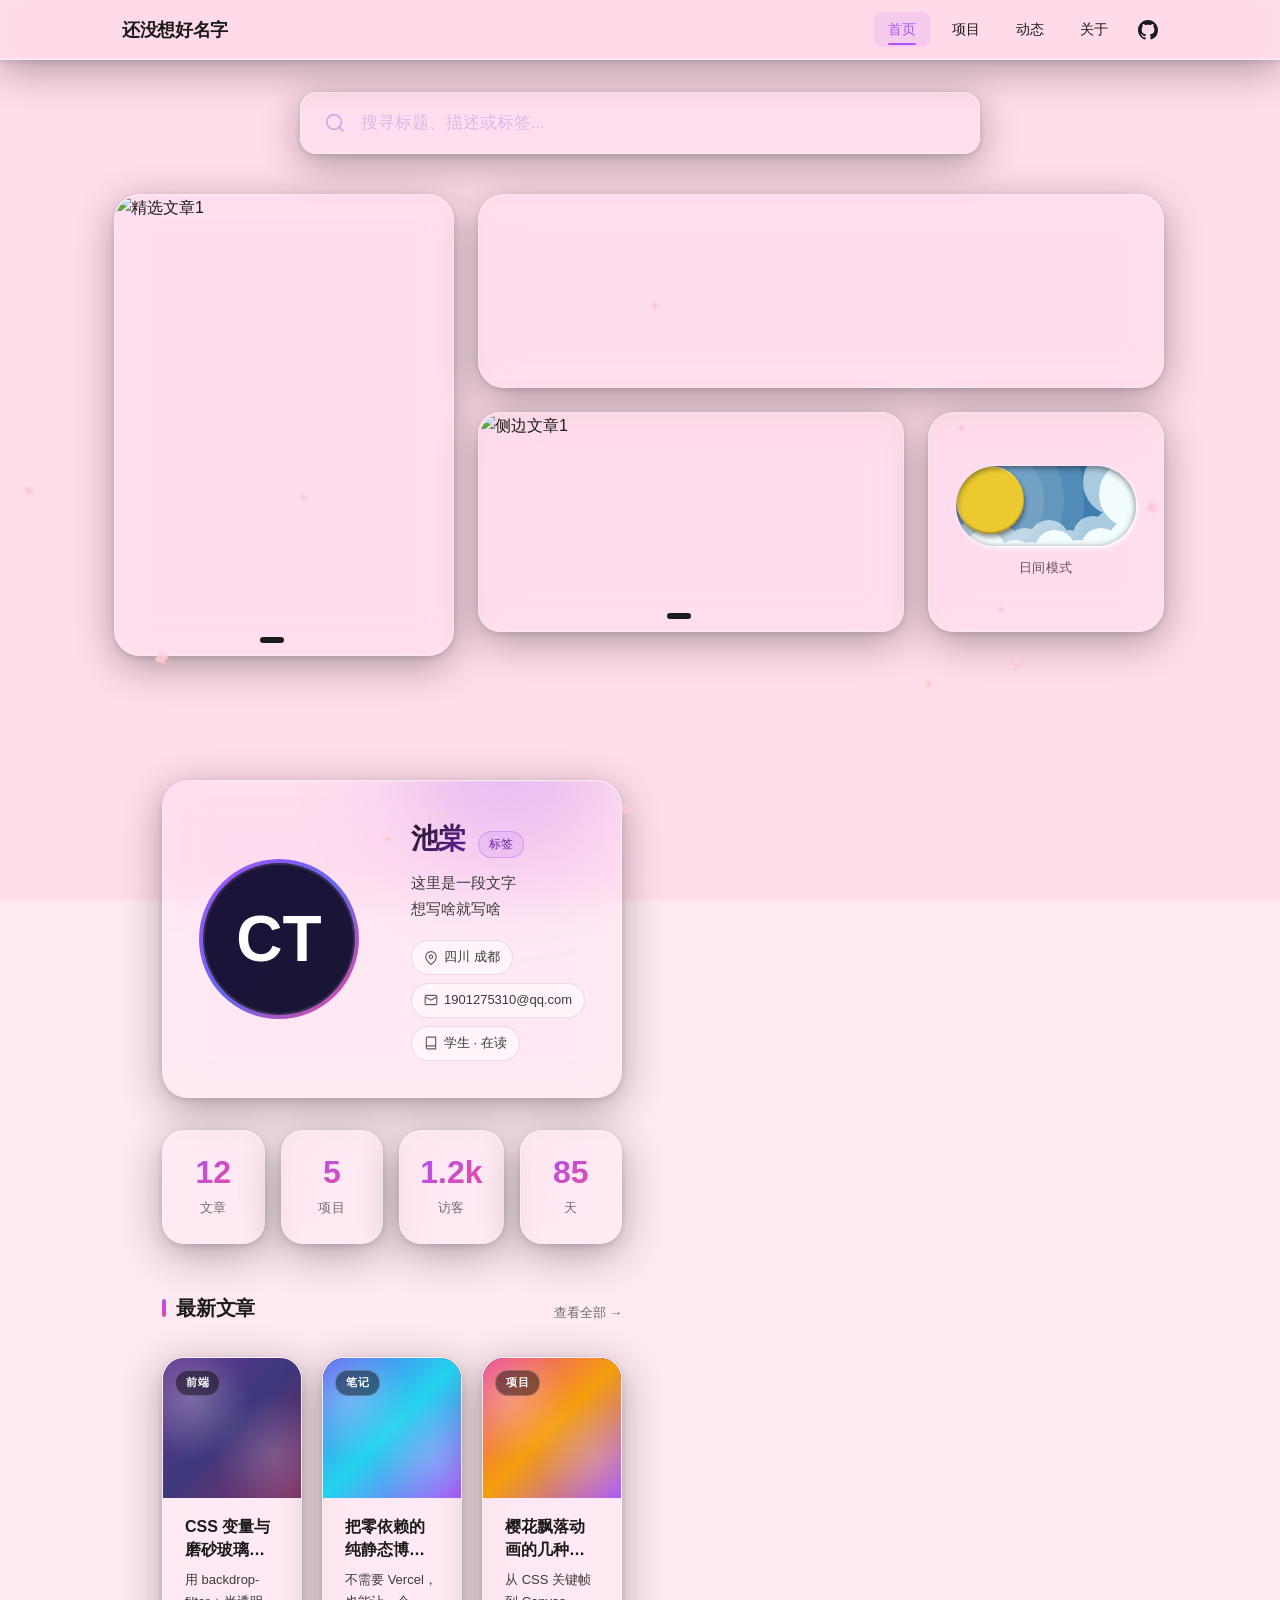
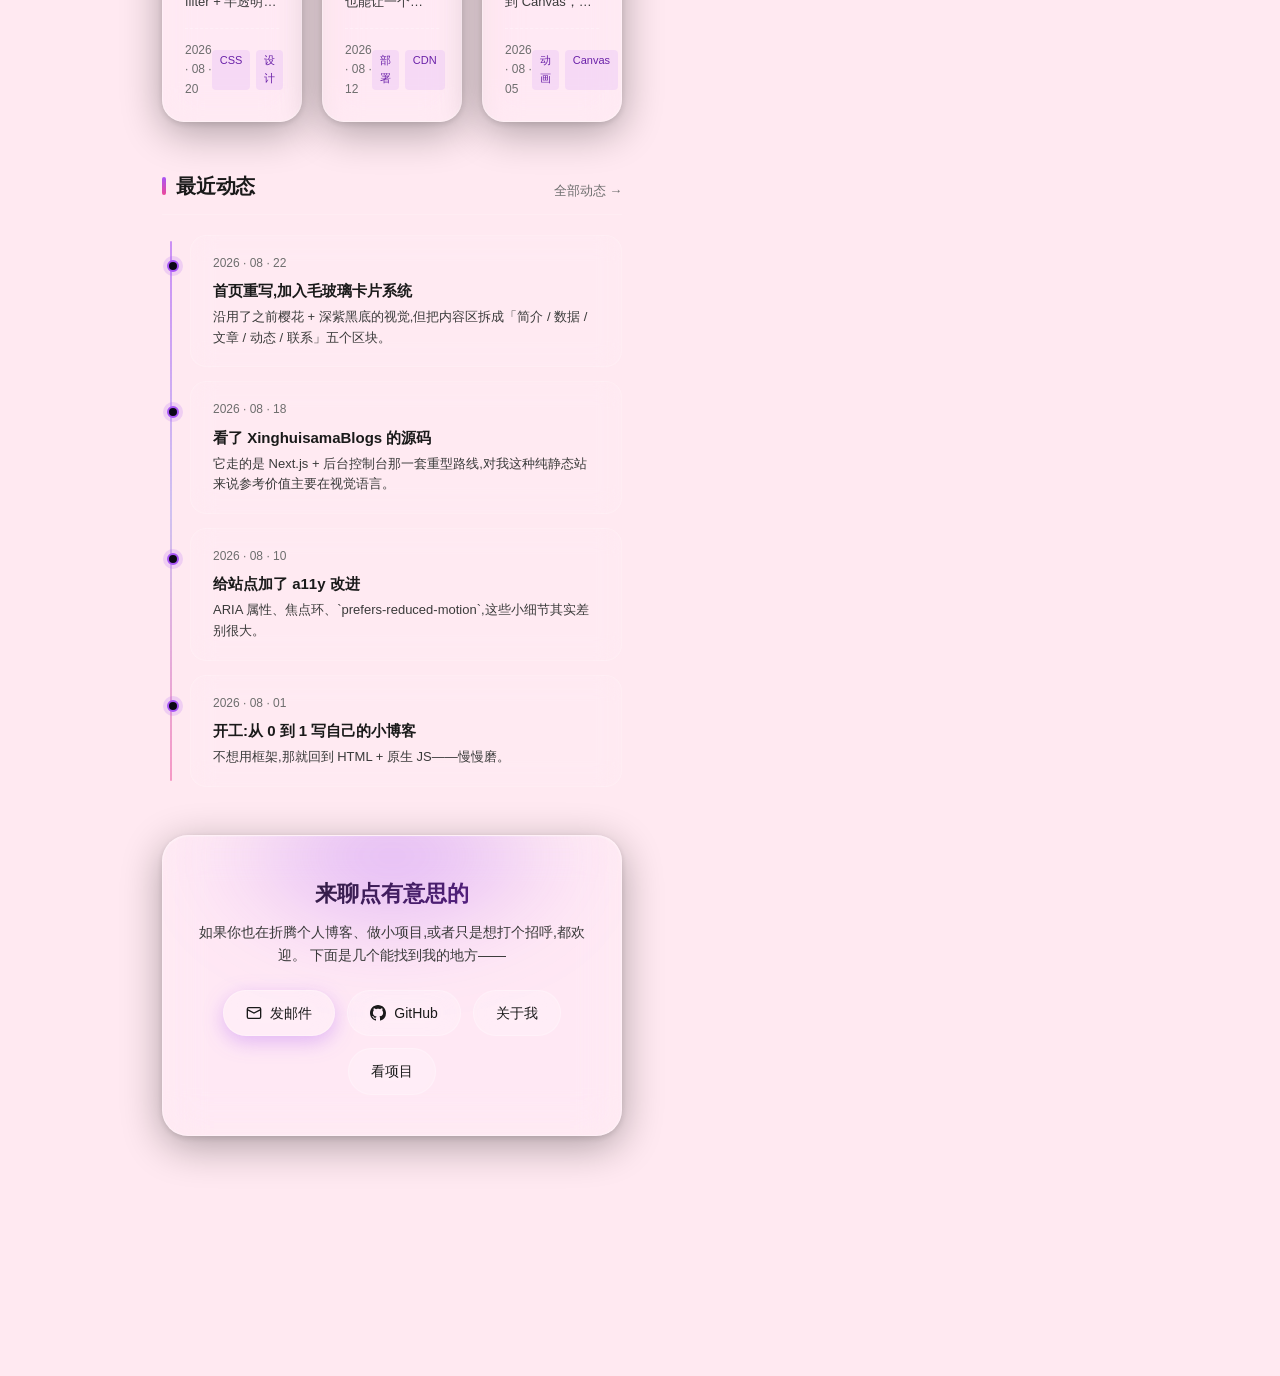
==== commit 755a29ae: "[开发优化][优化] 提供网页文件格式化脚本，负责格式化html、js、css" ====
--- a/frontend-v2/index.html
+++ b/frontend-v2/index.html
@@ -1,399 +1,523 @@
 <!DOCTYPE html>
 <html lang="zh-CN">
 <head>
-  <meta charset="UTF-8" />
-  <meta name="viewport" content="width=device-width, initial-scale=1.0" />
-  <meta name="description" content="个人博客，分享技术文章、项目作品和生活动态" />
-  <meta name="keywords" content="博客, 个人网站, 技术文章, 项目展示" />
-  <meta name="author" content="博客作者" />
-  <meta name="robots" content="index, follow" />
-  <meta name="theme-color" content="#0c0816" />
-  
-  <!-- Open Graph -->
-  <meta property="og:title" content="我的博客" />
-  <meta property="og:description" content="个人博客，分享技术文章、项目作品和生活动态" />
-  <meta property="og:type" content="website" />
-  <meta property="og:locale" content="zh_CN" />
-  
-  <!-- Favicon -->
-  <link rel="icon" type="image/svg+xml" href="favicon.svg" />
-  <link rel="apple-touch-icon" href="favicon.svg" />
-  
-  <title>我的博客</title>
-  <!--
-    主题预设脚本（必须放在 <head> 最前面、CSS 之前）
-    - 同步读取 localStorage，立即给 <html> 加 .dark / 移除 .dark
-    - 不依赖 JS 加载，不依赖 DOMContentLoaded
-    - 这样新页面加载时不会先渲染亮色，再"一闪"切到暗色
-  -->
-  <script>
+    <meta charset="utf-8"/>
+    <meta content="width=device-width, initial-scale=1.0" name="viewport"/>
+    <meta content="个人博客，分享技术文章、项目作品和生活动态" name="description"/>
+    <meta content="博客, 个人网站, 技术文章, 项目展示" name="keywords"/>
+    <meta content="博客作者" name="author"/>
+    <meta content="index, follow" name="robots"/>
+    <meta content="#0c0816" name="theme-color"/>
+    <!-- Open Graph -->
+    <meta content="我的博客" property="og:title"/>
+    <meta content="个人博客，分享技术文章、项目作品和生活动态" property="og:description"/>
+    <meta content="website" property="og:type"/>
+    <meta content="zh_CN" property="og:locale"/>
+    <!-- Favicon -->
+    <link href="favicon.svg" rel="icon" type="image/svg+xml"/>
+    <link href="favicon.svg" rel="apple-touch-icon"/>
+    <title>
+    我的博客
+    </title>
+    <!--
+                                                                                                                                                                                                                                                                                                                                                                                                                                                                                                                                                                                                                                                                                                                                                                                                                                                                                                                                                                                                                                                                                                                                                                                                                                                                                                                                                                                                                                                                                                                                                                                                                                                                                                                                                                                                                                                                                                                                                                                                                                                                                                                                                                                                                                                                                                                                                                                                                                                                                                                                                                                                                                                                                                                                                                                                                                                                                                                                                                                                                                                                                                                                                                                                                                                                                                                                                                                                                                                                                                                                                                                                                                                                                                                                                                                                                                                                                                                                                                                                                                                                                                                                                                                                                                                                                                                                                                                                                                                                                                                                                                                                                                                                                                                                                                                                                                                                                                                                                                                                                                                                                                                                                                                                                                                                                                                                                                                                                                                                                                                                                                                                                                                                                                                                                                                                                                                                                                                                                                                                                                                                                                                                                                                                                                                                                                                                                                                                                                                                                                                                                                                                                                                                                                                                                                                                                                                                                                                                                                                                                                                                                                                                                                                                                                                                                                                                                                                                                                                                                                                                                                                                                                                                                                                                                                                                                                                                                                                                                                                                                                                                                                                                                                                                                                                                                                                                                                                                                                                                                                                                                                                                                                                                                                                                                                                                                                                                                                                                                                                                                                                                                                                                                                                                                                                                                                                                                                                                                                                                                                                                                                                                                                                                                                                                                                                                                                                                                                                                                                                                                                                                                                                                                                                                                                                                                                                                                                                                                                                                                                                                                                                                                                                                                                                                                                                                                                                                                                                                                                                                                                                                                                                                                                                                                                                                                                                                                                                                                                                                                                                                                                                                                                                                                                                                                                                                                                                                                                                                                                                                                                                                                                                                                                                                                                                                                                                                                                                                                                                                                                                                                                                                                                                                                                                                                                                                                                                                                                                                                                                                                                                                                                                                                                                                                                                                                                                                                                                                                                                                                                                                                                                                                                                                                                                                                                                                                                                                                                                                                                                                                                                                                                                                                                                                                                                                                                                                                                                                                                                                                                                                                                                                                                                                                                                                                                                                                                                                                                                                                                                                                                                                                                                                                                                                                                                                                                                                                                                                                                                                                                                                                                                                                                                                                                                                                                                                                                                                                                                                                                                                                                                                                                                                                                                                                                                                                                                                                                                                                                                                                                                                                                                                                                                                                                                                                                                                                                                                                                                                                                                                                                                                主题预设脚本（必须放在 <head> 最前面、CSS 之前）
+                                                                                                                                                                                                                                                                                                                                                                                                                                                                                                                                                                                                                                                                                                                                                                                                                                                                                                                                                                                                                                                                                                                                                                                                                                                                                                                                                                                                                                                                                                                                                                                                                                                                                                                                                                                                                                                                                                                                                                                                                                                                                                                                                                                                                                                                                                                                                                                                                                                                                                                                                                                                                                                                                                                                                                                                                                                                                                                                                                                                                                                                                                                                                                                                                                                                                                                                                                                                                                                                                                                                                                                                                                                                                                                                                                                                                                                                                                                                                                                                                                                                                                                                                                                                                                                                                                                                                                                                                                                                                                                                                                                                                                                                                                                                                                                                                                                                                                                                                                                                                                                                                                                                                                                                                                                                                                                                                                                                                                                                                                                                                                                                                                                                                                                                                                                                                                                                                                                                                                                                                                                                                                                                                                                                                                                                                                                                                                                                                                                                                                                                                                                                                                                                                                                                                                                                                                                                                                                                                                                                                                                                                                                                                                                                                                                                                                                                                                                                                                                                                                                                                                                                                                                                                                                                                                                                                                                                                                                                                                                                                                                                                                                                                                                                                                                                                                                                                                                                                                                                                                                                                                                                                                                                                                                                                                                                                                                                                                                                                                                                                                                                                                                                                                                                                                                                                                                                                                                                                                                                                                                                                                                                                                                                                                                                                                                                                                                                                                                                                                                                                                                                                                                                                                                                                                                                                                                                                                                                                                                                                                                                                                                                                                                                                                                                                                                                                                                                                                                                                                                                                                                                                                                                                                                                                                                                                                                                                                                                                                                                                                                                                                                                                                                                                                                                                                                                                                                                                                                                                                                                                                                                                                                                                                                                                                                                                                                                                                                                                                                                                                                                                                                                                                                                                                                                                                                                                                                                                                                                                                                                                                                                                                                                                                                                                                                                                                                                                                                                                                                                                                                                                                                                                                                                                                                                                                                                                                                                                                                                                                                                                                                                                                                                                                                                                                                                                                                                                                                                                                                                                                                                                                                                                                                                                                                                                                                                                                                                                                                                                                                                                                                                                                                                                                                                                                                                                                                                                                                                                                                                                                                                                                                                                                                                                                                                                                                                                                                                                                                                                                                                                                                                                                                                                                                                                                                                                                                                                                                                                                                                                                                                                                                                                                                                                                                                                                                                                                                                                                                                                                                                                                                                - 同步读取 localStorage，立即给 <html> 加 .dark / 移除 .dark
+                                                                                                                                                                                                                                                                                                                                                                                                                                                                                                                                                                                                                                                                                                                                                                                                                                                                                                                                                                                                                                                                                                                                                                                                                                                                                                                                                                                                                                                                                                                                                                                                                                                                                                                                                                                                                                                                                                                                                                                                                                                                                                                                                                                                                                                                                                                                                                                                                                                                                                                                                                                                                                                                                                                                                                                                                                                                                                                                                                                                                                                                                                                                                                                                                                                                                                                                                                                                                                                                                                                                                                                                                                                                                                                                                                                                                                                                                                                                                                                                                                                                                                                                                                                                                                                                                                                                                                                                                                                                                                                                                                                                                                                                                                                                                                                                                                                                                                                                                                                                                                                                                                                                                                                                                                                                                                                                                                                                                                                                                                                                                                                                                                                                                                                                                                                                                                                                                                                                                                                                                                                                                                                                                                                                                                                                                                                                                                                                                                                                                                                                                                                                                                                                                                                                                                                                                                                                                                                                                                                                                                                                                                                                                                                                                                                                                                                                                                                                                                                                                                                                                                                                                                                                                                                                                                                                                                                                                                                                                                                                                                                                                                                                                                                                                                                                                                                                                                                                                                                                                                                                                                                                                                                                                                                                                                                                                                                                                                                                                                                                                                                                                                                                                                                                                                                                                                                                                                                                                                                                                                                                                                                                                                                                                                                                                                                                                                                                                                                                                                                                                                                                                                                                                                                                                                                                                                                                                                                                                                                                                                                                                                                                                                                                                                                                                                                                                                                                                                                                                                                                                                                                                                                                                                                                                                                                                                                                                                                                                                                                                                                                                                                                                                                                                                                                                                                                                                                                                                                                                                                                                                                                                                                                                                                                                                                                                                                                                                                                                                                                                                                                                                                                                                                                                                                                                                                                                                                                                                                                                                                                                                                                                                                                                                                                                                                                                                                                                                                                                                                                                                                                                                                                                                                                                                                                                                                                                                                                                                                                                                                                                                                                                                                                                                                                                                                                                                                                                                                                                                                                                                                                                                                                                                                                                                                                                                                                                                                                                                                                                                                                                                                                                                                                                                                                                                                                                                                                                                                                                                                                                                                                                                                                                                                                                                                                                                                                                                                                                                                                                                                                                                                                                                                                                                                                                                                                                                                                                                                                                                                                                                                                                                                                                                                                                                                                                                                                                                                                                                                                                                                                                                                                - 不依赖 JS 加载，不依赖 DOMContentLoaded
+                                                                                                                                                                                                                                                                                                                                                                                                                                                                                                                                                                                                                                                                                                                                                                                                                                                                                                                                                                                                                                                                                                                                                                                                                                                                                                                                                                                                                                                                                                                                                                                                                                                                                                                                                                                                                                                                                                                                                                                                                                                                                                                                                                                                                                                                                                                                                                                                                                                                                                                                                                                                                                                                                                                                                                                                                                                                                                                                                                                                                                                                                                                                                                                                                                                                                                                                                                                                                                                                                                                                                                                                                                                                                                                                                                                                                                                                                                                                                                                                                                                                                                                                                                                                                                                                                                                                                                                                                                                                                                                                                                                                                                                                                                                                                                                                                                                                                                                                                                                                                                                                                                                                                                                                                                                                                                                                                                                                                                                                                                                                                                                                                                                                                                                                                                                                                                                                                                                                                                                                                                                                                                                                                                                                                                                                                                                                                                                                                                                                                                                                                                                                                                                                                                                                                                                                                                                                                                                                                                                                                                                                                                                                                                                                                                                                                                                                                                                                                                                                                                                                                                                                                                                                                                                                                                                                                                                                                                                                                                                                                                                                                                                                                                                                                                                                                                                                                                                                                                                                                                                                                                                                                                                                                                                                                                                                                                                                                                                                                                                                                                                                                                                                                                                                                                                                                                                                                                                                                                                                                                                                                                                                                                                                                                                                                                                                                                                                                                                                                                                                                                                                                                                                                                                                                                                                                                                                                                                                                                                                                                                                                                                                                                                                                                                                                                                                                                                                                                                                                                                                                                                                                                                                                                                                                                                                                                                                                                                                                                                                                                                                                                                                                                                                                                                                                                                                                                                                                                                                                                                                                                                                                                                                                                                                                                                                                                                                                                                                                                                                                                                                                                                                                                                                                                                                                                                                                                                                                                                                                                                                                                                                                                                                                                                                                                                                                                                                                                                                                                                                                                                                                                                                                                                                                                                                                                                                                                                                                                                                                                                                                                                                                                                                                                                                                                                                                                                                                                                                                                                                                                                                                                                                                                                                                                                                                                                                                                                                                                                                                                                                                                                                                                                                                                                                                                                                                                                                                                                                                                                                                                                                                                                                                                                                                                                                                                                                                                                                                                                                                                                                                                                                                                                                                                                                                                                                                                                                                                                                                                                                                                                                                                                                                                                                                                                                                                                                                                                                                                                                                                                                                                                                - 这样新页面加载时不会先渲染亮色，再"一闪"切到暗色
+                                                                                                                                                                                                                                                                                                                                                                                                                                                                                                                                                                                                                                                                                                                                                                                                                                                                                                                                                                                                                                                                                                                                                                                                                                                                                                                                                                                                                                                                                                                                                                                                                                                                                                                                                                                                                                                                                                                                                                                                                                                                                                                                                                                                                                                                                                                                                                                                                                                                                                                                                                                                                                                                                                                                                                                                                                                                                                                                                                                                                                                                                                                                                                                                                                                                                                                                                                                                                                                                                                                                                                                                                                                                                                                                                                                                                                                                                                                                                                                                                                                                                                                                                                                                                                                                                                                                                                                                                                                                                                                                                                                                                                                                                                                                                                                                                                                                                                                                                                                                                                                                                                                                                                                                                                                                                                                                                                                                                                                                                                                                                                                                                                                                                                                                                                                                                                                                                                                                                                                                                                                                                                                                                                                                                                                                                                                                                                                                                                                                                                                                                                                                                                                                                                                                                                                                                                                                                                                                                                                                                                                                                                                                                                                                                                                                                                                                                                                                                                                                                                                                                                                                                                                                                                                                                                                                                                                                                                                                                                                                                                                                                                                                                                                                                                                                                                                                                                                                                                                                                                                                -->
+    <script>
     (function () {
-      try {
-        var t = localStorage.getItem('app-theme');
-        if (t === 'dark') {
-          document.documentElement.classList.add('dark');
-        } else if (t === 'light') {
-          document.documentElement.classList.remove('dark');
-        }
-      } catch (e) { /* localStorage 不可用就忽略 */ }
-    })();
-  </script>
-
-  <link rel="stylesheet" href="css/base.css" />
-  <link rel="stylesheet" href="css/topbar.css" />
-  <link rel="stylesheet" href="css/content.css" />
-  <link rel="stylesheet" href="css/search.css" />
-  <link rel="stylesheet" href="css/carousel.css" />
-  <link rel="stylesheet" href="css/ripple.css" />
-  <link rel="stylesheet" href="css/sakura.css" />
-  <link rel="stylesheet" href="css/home.css" />
-  <link rel="stylesheet" href="css/glass.css" />
+                                                                                                                                                                                                                                                                                                                                                                                                                                                                                                                                                                                                                                                                                                                                                                                                                                                                                                                                                                                                                                                                                                                                                                                                                                                                                                                                                                                                                                                                                                                                                                                                                                                                                                                                                                                                                                                                                                                                                                                                                                                                                                                                                                                                                                                                                                                                                                                                                                                                                                                                                                                                                                                                                                                                                                                                                                                                                                                                                                                                                                                                                                                                                                                                                                                                                                                                                                                                                                                                                                                                                                                                                                                                                                                                                                                                                                                                                                                                                                                                                                                                                                                                                                                                                                                                                                                                                                                                                                                                                                                                                                                                                                                                                                                                                                                                                                                                                                                                                                                                                                                                                                                                                                                                                                                                                                                                                                                                                                                                                                                                                                                                                                                                                                                                                                                                                                                                                                                                                                                                                                                                                                                                                                                                                                                                                                                                                                                                                                                                                                                                                                                                                                                                                                                                                                                                                                                                                                                                                                                                                                                                                                                                                                                                                                                                                                                                                                                                                                                                                                                                                                                                                                                                                                                                                                                                                                                                                                                                                                                                                                                                                                                                                                                                                                                                                                                                                                                                                                                                                                                                                                                                                                                                                                                                                                                                                                                                                                                                                                                                                                                                                                                                                                                                                                                                                                                                                                                                                                                                                                                                                                                                                                                                                                                                                                                                                                                                                                                                                                                                                                                                                                                                                                                                                                                                                                                                                                                                                                                                                                                                                                                                                                                                                                                                                                                                                                                                                                                                                                                                                                                                                                                                                                                                                                                                                                                                                                                                                                                                                                                                                                                                                                                                                                                                                                                                                                                                                                                                                                                                                                                                                                                                                                                                                                                                                                                                                                                                                                                                                                                                                                                                                                                                                                                                                                                                                                                                                                                                                                                                                                                                                                                                                                                                                                                                                                                                                                                                                                                                                                                                                                                                                                                                                                                                                                                                                                                                                                                                                                                                                                                                                                                                                                                                                                                                                                                                                                                                                                                                                                                                                                                                                                                                                                                                                                                                                                                                                                                                                                                                                                                                                                                                                                                                                                                                                                                                                                                                                                                                                                                                                                                                                                                                                                                                                                                                                                                                                                                                                                                                                                                                                                                                                                                                                                                                                                                                                                                                                                                                                                                                                                                                                                                                                                                                                                                                                                                                                                                                                                                                                                                                                                                                                                                                                                                                                                                                                                                                                                                                                                                                                                                                                                                                                                                                                                                                                                                                                                                                                                                                                                                                                                                                                                                                                                                                                                                                                                                                                                                                                                                                                                                                                                                                                                                                                                                                                                                                                                                                                                                                                                                                                                                                                                                                                                                                                                                                                                                                                                                                                                                                                                                                                                                                                                                                                                                                                                                                                                                                                                                                                                                                                                                                                                                                                                                                                                                                                                                                                                                                                                                                                                                                                                                                                                                                                                                                                                                                                                                                                                                                                                                                                                                                                                                                                                                                                                                                                                                                                                                                                                                                                                                                                                                                                                                                                                                                                                                                                                                                                                                                                                                                                                                                                                                                                                                                                                                                                                                                                                                                                                                                                                                                                                                                                                                                                                                                                                                                                                                                                                                                                                                                                                                                                                                                                                                                                                                                                                                                                                                                                                                                                                                                                                                                                                                                                                                                                                                                                                                                                                                                                                                                                                                                                                                                                                                                                                                                                                                                                                                                                                                                                                                                                                                                                                                                                                                                                                                                                                                                                                                                                                                                                                                                                                                                                                                                                                                                                                                                                                                                                                                                                                                                try {
+                                                                                                                                                                                                                                                                                                                                                                                                                                                                                                                                                                                                                                                                                                                                                                                                                                                                                                                                                                                                                                                                                                                                                                                                                                                                                                                                                                                                                                                                                                                                                                                                                                                                                                                                                                                                                                                                                                                                                                                                                                                                                                                                                                                                                                                                                                                                                                                                                                                                                                                                                                                                                                                                                                                                                                                                                                                                                                                                                                                                                                                                                                                                                                                                                                                                                                                                                                                                                                                                                                                                                                                                                                                                                                                                                                                                                                                                                                                                                                                                                                                                                                                                                                                                                                                                                                                                                                                                                                                                                                                                                                                                                                                                                                                                                                                                                                                                                                                                                                                                                                                                                                                                                                                                                                                                                                                                                                                                                                                                                                                                                                                                                                                                                                                                                                                                                                                                                                                                                                                                                                                                                                                                                                                                                                                                                                                                                                                                                                                                                                                                                                                                                                                                                                                                                                                                                                                                                                                                                                                                                                                                                                                                                                                                                                                                                                                                                                                                                                                                                                                                                                                                                                                                                                                                                                                                                                                                                                                                                                                                                                                                                                                                                                                                                                                                                                                                                                                                                                                                                                                                                                                                                                                                                                                                                                                                                                                                                                                                                                                                                                                                                                                                                                                                                                                                                                                                                                                                                                                                                                                                                                                                                                                                                                                                                                                                                                                                                                                                                                                                                                                                                                                                                                                                                                                                                                                                                                                                                                                                                                                                                                                                                                                                                                                                                                                                                                                                                                                                                                                                                                                                                                                                                                                                                                                                                                                                                                                                                                                                                                                                                                                                                                                                                                                                                                                                                                                                                                                                                                                                                                                                                                                                                                                                                                                                                                                                                                                                                                                                                                                                                                                                                                                                                                                                                                                                                                                                                                                                                                                                                                                                                                                                                                                                                                                                                                                                                                                                                                                                                                                                                                                                                                                                                                                                                                                                                                                                                                                                                                                                                                                                                                                                                                                                                                                                                                                                                                                                                                                                                                                                                                                                                                                                                                                                                                                                                                                                                                                                                                                                                                                                                                                                                                                                                                                                                                                                                                                                                                                                                                                                                                                                                                                                                                                                                                                                                                                                                                                                                                                                                                                                                                                                                                                                                                                                                                                                                                                                                                                                                                                                                                                                                                                                                                                                                                                                                                                                                                                                                                                                                                                                                                                                                                                                                                                                                                                                                                                                                                                                                                                                                                                                                                                                                                                                                                                                                                                                                                                                                                                                                                                                                                                                                                                                                                                                                                                                                                                                                                                                                                                                                                                                                                                                                                                                                                                                                                                                                                                                                                                                                                                                                                                                                                                                                                                                                                                                                                                                                                                                                                                                                                                                                                                                                                                                                                                                                                                                                                                                                                                                                                                                                                                                                                                                                                                                                                                                                                                                                                                                                                                                                                                                                                                                                                                                                                                                                                                                                                                                                                                                                                                                                                                                                                                                                                                                                                                                                                                                                                                                                                                                                                                                                                                                                                                                                                                                                                                                                                                                                                                                                                                                                                                                                                                                                                                                                                                                                                                                                                                                                                                                                                                                                                                                                                                                                                                                                                                                                                                                                                                                                                                                                                                                                                                                                                                                                                                                                                                                                                                                                                                                                                                                                                                                                                                                                                                                                                                                                                                                                                                                                                                                                                                                                                                                                                                                                                                                                                                                                                                                                                                                                                                                                                                                                                                                                                                                                                                                                                                                                                                                                                                                                                                                                                                                                                                                                                                                                                                                                                                                                                                                                                                                                                                                                                                                                                                                                                                                                                                                                                                                                                                                                                                                                                                                                                                                                                                                                                                                                                                                                                                                                                                                                                                                                                                                                                                                                                                                                                                                                                                                                                                                                                                                                                                                                                                                                                                                                                                                                                                                                                                                                                                                                                                                                                                                                                                                                                                                                                                                                                                                                                                                                                                                                                                                                                                                                                                                                                                                                                                                                                                                                                                                                                                                                                                                                                                                                                                                                                                                                                                                                                                                                                                                                                                                                                                                                                                                                                                                                                                                                                                                                                                                                                                                                                                                                                                                                                                                                                                                                                                                                                                                                                                                                                                                                                                                                                                                                                                                                                                                                                                                                                                                                                                                                                                                                                                                                                                                                                                                                                                                                                                                                                                                                                                                                                                                                                                                                                                                                                                                                                                                                                                                                                                                                                                                                                                                                                                                                                                                                                                                                                                                                                                                                                                                                                                                                                                                                                                                                                                                                                                                                                                                                                                                                                                                                                                                                                                                                                                                                                                                                                                                                                                                                                                                                                                                                                                                                                                                                                                                                                                                                                                                                                                                                                                                                                                                                                                                                                                                                                                                                                                                                                                                var t = localStorage.getItem('app-theme');
+                                                                                                                                                                                                                                                                                                                                                                                                                                                                                                                                                                                                                                                                                                                                                                                                                                                                                                                                                                                                                                                                                                                                                                                                                                                                                                                                                                                                                                                                                                                                                                                                                                                                                                                                                                                                                                                                                                                                                                                                                                                                                                                                                                                                                                                                                                                                                                                                                                                                                                                                                                                                                                                                                                                                                                                                                                                                                                                                                                                                                                                                                                                                                                                                                                                                                                                                                                                                                                                                                                                                                                                                                                                                                                                                                                                                                                                                                                                                                                                                                                                                                                                                                                                                                                                                                                                                                                                                                                                                                                                                                                                                                                                                                                                                                                                                                                                                                                                                                                                                                                                                                                                                                                                                                                                                                                                                                                                                                                                                                                                                                                                                                                                                                                                                                                                                                                                                                                                                                                                                                                                                                                                                                                                                                                                                                                                                                                                                                                                                                                                                                                                                                                                                                                                                                                                                                                                                                                                                                                                                                                                                                                                                                                                                                                                                                                                                                                                                                                                                                                                                                                                                                                                                                                                                                                                                                                                                                                                                                                                                                                                                                                                                                                                                                                                                                                                                                                                                                                                                                                                                                                                                                                                                                                                                                                                                                                                                                                                                                                                                                                                                                                                                                                                                                                                                                                                                                                                                                                                                                                                                                                                                                                                                                                                                                                                                                                                                                                                                                                                                                                                                                                                                                                                                                                                                                                                                                                                                                                                                                                                                                                                                                                                                                                                                                                                                                                                                                                                                                                                                                                                                                                                                                                                                                                                                                                                                                                                                                                                                                                                                                                                                                                                                                                                                                                                                                                                                                                                                                                                                                                                                                                                                                                                                                                                                                                                                                                                                                                                                                                                                                                                                                                                                                                                                                                                                                                                                                                                                                                                                                                                                                                                                                                                                                                                                                                                                                                                                                                                                                                                                                                                                                                                                                                                                                                                                                                                                                                                                                                                                                                                                                                                                                                                                                                                                                                                                                                                                                                                                                                                                                                                                                                                                                                                                                                                                                                                                                                                                                                                                                                                                                                                                                                                                                                                                                                                                                                                                                                                                                                                                                                                                                                                                                                                                                                                                                                                                                                                                                                                                                                                                                                                                                                                                                                                                                                                                                                                                                                                                                                                                                                                                                                                                                                                                                                                                                                                                                                                                                                                                                                                                                                                                                                                                                                                                                                                                                                                                                                                                                                                                                                                                                                                                                                                                                                                                                                                                                                                                                                                                                                                                                                                                                                                                                                                                                                                                                                                                                                                                                                                                                                                                                                                                                                                                                                                                                                                                                                                                                                                                                                                                                                                                                                                                                                                                                                                                                                                                                                                                                                                                                                                                                                                                                                                                                                                                                                                                                                                                                                                                                                                                                                                                                                                                                                                                                                                                                                                                                                                                                                                                                                                                                                                                                                                                                                                                                                                                                                                                                                                                                                                                                                                                                                                                                                                                                                                                                                                                                                                                                                                                                                                                                                                                                                                                                                                                                                                                                                                                                                                                                                                                                                                                                                                                                                                                                                                                                                                                                                                                                                                                                                                                                                                                                                                                                                                                                                                                                                                                                                                                                                                                                                                                                                                                                                                                                                                                                                                                                                                                                                                                                                                                                                                                                                                                                                                                                                                                                                                                                                                                                                                                                                                                                                                                                                                                                                                                                                                                                                                                                                                                                                                                                                                                                                                                                                                                                                                                                                                                                                                                                                                                                                                                                                                                                                                                                                                                                                                                                                                                                                                                                                                                                                                                                                                                                                                                                                                                                                                                                                                                                                                                                                                                                                                                                                                                                                                                                                                                                                                                                                                                                                                                                                                                                                                                                                                                                                                                                                                                                                                                                                                                                                                                                                                                                                                                                                                                                                                                                                                                                                                                                                                                                                                                                                                                                                                                                                                                                                                                                                                                                                                                                                                                                                                                                                                                                                                                                                                                                                                                                                                                                                                                                                                                                                                                                                                                                                                                                                                                                                                                                                                                                                                                                                                                                                                                                                                                                                                                                                                                                                                                                                                                                                                                                                                                                                                                                                                                                                                                                                                                                                                                                                                                                                                                                                                                                                                                                                                                                                                                                                                                                                                                                                                                                                                                                                                                                                                                                                                                                                                                                                                                                                                                                                                                                                                                                                                                                                                                                                                                                                                                                                                                                                                                                                                                                                                                                                                                                                                                                                                                                                                                                                                                                                                                                                                                                                                                                                                                                                                                                                                                                                                                                                                                                                                                                                                                                                                                                                                                                                                                                                                                                                                                                                                                                                                                                                                                                                                                                                                                                                                                                                                                                                                                                                                                                                                                                                                                                                                                                                                                                                                                                                                                if (t === 'dark') {
+                                                                                                                                                                                                                                                                                                                                                                                                                                                                                                                                                                                                                                                                                                                                                                                                                                                                                                                                                                                                                                                                                                                                                                                                                                                                                                                                                                                                                                                                                                                                                                                                                                                                                                                                                                                                                                                                                                                                                                                                                                                                                                                                                                                                                                                                                                                                                                                                                                                                                                                                                                                                                                                                                                                                                                                                                                                                                                                                                                                                                                                                                                                                                                                                                                                                                                                                                                                                                                                                                                                                                                                                                                                                                                                                                                                                                                                                                                                                                                                                                                                                                                                                                                                                                                                                                                                                                                                                                                                                                                                                                                                                                                                                                                                                                                                                                                                                                                                                                                                                                                                                                                                                                                                                                                                                                                                                                                                                                                                                                                                                                                                                                                                                                                                                                                                                                                                                                                                                                                                                                                                                                                                                                                                                                                                                                                                                                                                                                                                                                                                                                                                                                                                                                                                                                                                                                                                                                                                                                                                                                                                                                                                                                                                                                                                                                                                                                                                                                                                                                                                                                                                                                                                                                                                                                                                                                                                                                                                                                                                                                                                                                                                                                                                                                                                                                                                                                                                                                                                                                                                                                                                                                                                                                                                                                                                                                                                                                                                                                                                                                                                                                                                                                                                                                                                                                                                                                                                                                                                                                                                                                                                                                                                                                                                                                                                                                                                                                                                                                                                                                                                                                                                                                                                                                                                                                                                                                                                                                                                                                                                                                                                                                                                                                                                                                                                                                                                                                                                                                                                                                                                                                                                                                                                                                                                                                                                                                                                                                                                                                                                                                                                                                                                                                                                                                                                                                                                                                                                                                                                                                                                                                                                                                                                                                                                                                                                                                                                                                                                                                                                                                                                                                                                                                                                                                                                                                                                                                                                                                                                                                                                                                                                                                                                                                                                                                                                                                                                                                                                                                                                                                                                                                                                                                                                                                                                                                                                                                                                                                                                                                                                                                                                                                                                                                                                                                                                                                                                                                                                                                                                                                                                                                                                                                                                                                                                                                                                                                                                                                                                                                                                                                                                                                                                                                                                                                                                                                                                                                                                                                                                                                                                                                                                                                                                                                                                                                                                                                                                                                                                                                                                                                                                                                                                                                                                                                                                                                                                                                                                                                                                                                                                                                                                                                                                                                                                                                                                                                                                                                                                                                                                                                                                                                                                                                                                                                                                                                                                                                                                                                                                                                                                                                                                                                                                                                                                                                                                                                                                                                                                                                                                                                                                                                                                                                                                                                                                                                                                                                                                                                                                                                                                                                                                                                                                                                                                                                                                                                                                                                                                                                                                                                                                                                                                                                                                                                                                                                                                                                                                                                                                                                                                                                                                                                                                                                                                                                                                                                                                                                                                                                                                                                                                                                                                                                                                                                                                                                                                                                                                                                                                                                                                                                                                                                                                                                                                                                                                                                                                                                                                                                                                                                                                                                                                                                                                                                                                                                                                                                                                                                                                                                                                                                                                                                                                                                                                                                                                                                                                                                                                                                                                                                                                                                                                                                                                                                                                                                                                                                                                                                                                                                                                                                                                                                                                                                                                                                                                                                                                                                                                                                                                                                                                                                                                                                                                                                                                                                                                                                                                                                                                                                                                                                                                                                                                                                                                                                                                                                                                                                                                                                                                                                                                                                                                                                                                                                                                                                                                                                                                                                                                                                                                                                                                                                                                                                                                                                                                                                                                                                                                                                                                                                                                                                                                                                                                                                                                                                                                                                                                                                                                                                                                                                                                                                                                                                                                                                                                                                                                                                                                                                                                                                                                                                                                                                                                                                                                                                                                                                                                                                                                                                                                                                                                                                                                                                                                                                                                                                                                                                                                                                                                                                                                                                                                                                                                                                                                                                                                                                                                                                                                                                                                                                                                                                                                                                                                                                                                                                                                                                                                                                                                                                                                                                                                                                                                                                                                                                                                                                                                                                                                                                                                                                                                                                                                                                                                                                                                                                                                                                                                                                                                                                                                                                                                                                                                                                                                                                                                                                                                                                                                                                                                                                                                                                                                                                                                                                                                                                                                                                                                                                                                                                                                                                                                                                                                                                                                                                                                                                                                                                                                                                                                                                                                                                                                                                                                                                                                                                                                                                                                                                                                                                                                                                                                                                                                                                                                                                                                                                                                                                                                                                                                                                                                                                                                                                                                                                                                                                                                                                                                                                                                                                                                                                                                                                                                                                                                                                                                                                                                                                                                                                                                                                                                                                                                                                                                                                                                                                                                                                                                                                                                                                                                                                                                                                                                                                                                                                                                                                                                                                                                                                                                                                                                                                                                                                                                                                                                                                                                                                                                                                                                                                                                                                                                                                                                                                                                                                                                                                                                                                                                                                                                                                                                                                                                                                                                                                                                                                                                                                                                                                                                                                                                                                                                                                                                                                                                                                                                                                                                                                                                                                                                                                                                                                                                                                                                                                                                                                                                                                                                                                                                                                                                                                                                                                                                                                                                                                                                                                                                                                                                                                                                                                                                                                                                                                                                                                                                                                                                                                                                                                                                                                                                                                                                                                                                                                                                                                                                                                                                                                                                                                                                                                                                                                                                                                                                                                                                                                                                                                                                                                                                                                                                                                                                                                                                                                                                                                                                                                                                                                                                                                                                                                                                                                                                                                                                                                                                                                                                                                                                                                                                                                                                                                                                                                                                                                                                                                                                                                                                                                                                                                                                                                                                                                                                                                                                                                                                                                                                                                                                                                                                                                                                                                                                                                                                                                                                                                                                                                                                                                                                                                                                                                                                                                                                                                                                                                                                                                                                                                                                                                                                                                                                                                                                                                                                                                                                                                                                                                                                                                                                                                                                                                                                                                                                                                                                                                                                                                                                                                                                                                                                                                                                                                                                                                                                                                                                                                                                                                                                                                                                                                                                                                                                                document.documentElement.classList.add('dark');
+                                                                                                                                                                                                                                                                                                                                                                                                                                                                                                                                                                                                                                                                                                                                                                                                                                                                                                                                                                                                                                                                                                                                                                                                                                                                                                                                                                                                                                                                                                                                                                                                                                                                                                                                                                                                                                                                                                                                                                                                                                                                                                                                                                                                                                                                                                                                                                                                                                                                                                                                                                                                                                                                                                                                                                                                                                                                                                                                                                                                                                                                                                                                                                                                                                                                                                                                                                                                                                                                                                                                                                                                                                                                                                                                                                                                                                                                                                                                                                                                                                                                                                                                                                                                                                                                                                                                                                                                                                                                                                                                                                                                                                                                                                                                                                                                                                                                                                                                                                                                                                                                                                                                                                                                                                                                                                                                                                                                                                                                                                                                                                                                                                                                                                                                                                                                                                                                                                                                                                                                                                                                                                                                                                                                                                                                                                                                                                                                                                                                                                                                                                                                                                                                                                                                                                                                                                                                                                                                                                                                                                                                                                                                                                                                                                                                                                                                                                                                                                                                                                                                                                                                                                                                                                                                                                                                                                                                                                                                                                                                                                                                                                                                                                                                                                                                                                                                                                                                                                                                                                                                                                                                                                                                                                                                                                                                                                                                                                                                                                                                                                                                                                                                                                                                                                                                                                                                                                                                                                                                                                                                                                                                                                                                                                                                                                                                                                                                                                                                                                                                                                                                                                                                                                                                                                                                                                                                                                                                                                                                                                                                                                                                                                                                                                                                                                                                                                                                                                                                                                                                                                                                                                                                                                                                                                                                                                                                                                                                                                                                                                                                                                                                                                                                                                                                                                                                                                                                                                                                                                                                                                                                                                                                                                                                                                                                                                                                                                                                                                                                                                                                                                                                                                                                                                                                                                                                                                                                                                                                                                                                                                                                                                                                                                                                                                                                                                                                                                                                                                                                                                                                                                                                                                                                                                                                                                                                                                                                                                                                                                                                                                                                                                                                                                                                                                                                                                                                                                                                                                                                                                                                                                                                                                                                                                                                                                                                                                                                                                                                                                                                                                                                                                                                                                                                                                                                                                                                                                                                                                                                                                                                                                                                                                                                                                                                                                                                                                                                                                                                                                                                                                                                                                                                                                                                                                                                                                                                                                                                                                                                                                                                                                                                                                                                                                                                                                                                                                                                                                                                                                                                                                                                                                                                                                                                                                                                                                                                                                                                                                                                                                                                                                                                                                                                                                                                                                                                                                                                                                                                                                                                                                                                                                                                                                                                                                                                                                                                                                                                                                                                                                                                                                                                                                                                                                                                                                                                                                                                                                                                                                                                                                                                                                                                                                                                                                                                                                                                                                                                                                                                                                                                                                                                                                                                                                                                                                                                                                                                                                                                                                                                                                                                                                                                                                                                                                                                                                                                                                                                                                                                                                                                                                                                                                                                                                                                                                                                                                                                                                                                                                                                                                                                                                                                                                                                                                                                                                                                                                                                                                                                                                                                                                                                                                                                                                                                                                                                                                                                                                                                                                                                                                                                                                                                                                                                                                                                                                                                                                                                                                                                                                                                                                                                                                                                                                                                                                                                                                                                                                                                                                                                                                                                                                                                                                                                                                                                                                                                                                                                                                                                                                                                                                                                                                                                                                                                                                                                                                                                                                                                                                                                                                                                                                                                                                                                                                                                                                                                                                                                                                                                                                                                                                                                                                                                                                                                                                                                                                                                                                                                                                                                                                                                                                                                                                                                                                                                                                                                                                                                                                                                                                                                                                                                                                                                                                                                                                                                                                                                                                                                                                                                                                                                                                                                                                                                                                                                                                                                                                                                                                                                                                                                                                                                                                                                                                                                                                                                                                                                                                                                                                                                                                                                                                                                                                                                                                                                                                                                                                                                                                                                                                                                                                                                                                                                                                                                                                                                                                                                                                                                                                                                                                                                                                                                                                                                                                                                                                                                                                                                                                                                                                                                                                                                                                                                                                                                                                                                                                                                                                                                                                                                                                                                                                                                                                                                                                                                                                                                                                                                                                                                                                                                                                                                                                                                                                                                                                                                                                                                                                                                                                                                                                                                                                                                                                                                                                                                                                                                                                                                                                                                                                                                                                                                                                                                                                                                                                                                                                                                                                                                                                                                                                                                                                                                                                                                                                                                                                                                                                                                                                                                                                                                                                                                                                                                                                                                                                                                                                                                                                                                                                                                                                                                                                                                                                                                                                                                                                                                                                                                                                                                                                                                                                                                                                                                                                                                                                                                                                                                                                                                                                                                                                                                                                                                                                                                                                                                                                                                                                                                                                                                                                                                                                                                                                                                                                                                                                                                                                                                                                                                                                                                                                                                                                                                } else if (t === 'light') {
+                                                                                                                                                                                                                                                                                                                                                                                                                                                                                                                                                                                                                                                                                                                                                                                                                                                                                                                                                                                                                                                                                                                                                                                                                                                                                                                                                                                                                                                                                                                                                                                                                                                                                                                                                                                                                                                                                                                                                                                                                                                                                                                                                                                                                                                                                                                                                                                                                                                                                                                                                                                                                                                                                                                                                                                                                                                                                                                                                                                                                                                                                                                                                                                                                                                                                                                                                                                                                                                                                                                                                                                                                                                                                                                                                                                                                                                                                                                                                                                                                                                                                                                                                                                                                                                                                                                                                                                                                                                                                                                                                                                                                                                                                                                                                                                                                                                                                                                                                                                                                                                                                                                                                                                                                                                                                                                                                                                                                                                                                                                                                                                                                                                                                                                                                                                                                                                                                                                                                                                                                                                                                                                                                                                                                                                                                                                                                                                                                                                                                                                                                                                                                                                                                                                                                                                                                                                                                                                                                                                                                                                                                                                                                                                                                                                                                                                                                                                                                                                                                                                                                                                                                                                                                                                                                                                                                                                                                                                                                                                                                                                                                                                                                                                                                                                                                                                                                                                                                                                                                                                                                                                                                                                                                                                                                                                                                                                                                                                                                                                                                                                                                                                                                                                                                                                                                                                                                                                                                                                                                                                                                                                                                                                                                                                                                                                                                                                                                                                                                                                                                                                                                                                                                                                                                                                                                                                                                                                                                                                                                                                                                                                                                                                                                                                                                                                                                                                                                                                                                                                                                                                                                                                                                                                                                                                                                                                                                                                                                                                                                                                                                                                                                                                                                                                                                                                                                                                                                                                                                                                                                                                                                                                                                                                                                                                                                                                                                                                                                                                                                                                                                                                                                                                                                                                                                                                                                                                                                                                                                                                                                                                                                                                                                                                                                                                                                                                                                                                                                                                                                                                                                                                                                                                                                                                                                                                                                                                                                                                                                                                                                                                                                                                                                                                                                                                                                                                                                                                                                                                                                                                                                                                                                                                                                                                                                                                                                                                                                                                                                                                                                                                                                                                                                                                                                                                                                                                                                                                                                                                                                                                                                                                                                                                                                                                                                                                                                                                                                                                                                                                                                                                                                                                                                                                                                                                                                                                                                                                                                                                                                                                                                                                                                                                                                                                                                                                                                                                                                                                                                                                                                                                                                                                                                                                                                                                                                                                                                                                                                                                                                                                                                                                                                                                                                                                                                                                                                                                                                                                                                                                                                                                                                                                                                                                                                                                                                                                                                                                                                                                                                                                                                                                                                                                                                                                                                                                                                                                                                                                                                                                                                                                                                                                                                                                                                                                                                                                                                                                                                                                                                                                                                                                                                                                                                                                                                                                                                                                                                                                                                                                                                                                                                                                                                                                                                                                                                                                                                                                                                                                                                                                                                                                                                                                                                                                                                                                                                                                                                                                                                                                                                                                                                                                                                                                                                                                                                                                                                                                                                                                                                                                                                                                                                                                                                                                                                                                                                                                                                                                                                                                                                                                                                                                                                                                                                                                                                                                                                                                                                                                                                                                                                                                                                                                                                                                                                                                                                                                                                                                                                                                                                                                                                                                                                                                                                                                                                                                                                                                                                                                                                                                                                                                                                                                                                                                                                                                                                                                                                                                                                                                                                                                                                                                                                                                                                                                                                                                                                                                                                                                                                                                                                                                                                                                                                                                                                                                                                                                                                                                                                                                                                                                                                                                                                                                                                                                                                                                                                                                                                                                                                                                                                                                                                                                                                                                                                                                                                                                                                                                                                                                                                                                                                                                                                                                                                                                                                                                                                                                                                                                                                                                                                                                                                                                                                                                                                                                                                                                                                                                                                                                                                                                                                                                                                                                                                                                                                                                                                                                                                                                                                                                                                                                                                                                                                                                                                                                                                                                                                                                                                                                                                                                                                                                                                                                                                                                                                                                                                                                                                                                                                                                                                                                                                                                                                                                                                                                                                                                                                                                                                                                                                                                                                                                                                                                                                                                                                                                                                                                                                                                                                                                                                                                                                                                                                                                                                                                                                                                                                                                                                                                                                                                                                                                                                                                                                                                                                                                                                                                                                                                                                                                                                                                                                                                                                                                                                                                                                                                                                                                                                                                                                                                                                                                                                                                                                                                                                                                                                                                                                                                                                                                                                                                                                                                                                                                                                                                                                                                                                                                                                                                                                                                                                                                                                                                                                                                                                                                                                                                                                                                                                                                                                                                                                                                                                                                                                                                                                                                                                                                                                                                                                                                                                                                                                                                                                                                                                                                                                                                                                                                                                                                                                                                                                                                                                                                                                                                                                                                                                                                                                                                                                                                                                                                                                                                                                                                                                                                                                                                                                                                                                                                                                                                                                                                                                                                                                                                                                                                                                                                                                                                                                                                                                                                                                                                                                                                                                                                                                                                                                                                                                                                                                                                                                                                                                                                                                                                                                                                                                                                                                                                                                                                                                                                                                                                                                                                                                                                                                                                                                                                                                                                                                                                                                                                                                                                                                                                                                                                                                                                                                                                                                                                                                                                                                                                                                                                                                                                                                                                                                                                                                                                                                                                                                                                                                                                                                                                                                                                                                                                                                                                                                                                                                                                                                                                                                                                                                                                                                                                                                                                                                                                                                                                                                                                                                                                                                                                                                                                                                                                                                                                                                                                                                                                                                                                                                                                                                                                                                                                                                                                                                                                                                                                                                                                                                                                                                                                                                                                                                                                                                                                                                                                                                                                                                                                                                                                                                                                                                                                                                                                                                                                                                                                                                                                                                                                                                                                                                                                                                                                                                                                                                                                                                                                                                                                                                                                                                                                                                                                                                                                                                                                                                                                                                                                                                                                                                                                                                                                                                                                                                                                                                                                                                                                                                                                                                                                                                                                                                                                                                                                                                                                                                                                                                                                                document.documentElement.classList.remove('dark');
+                                                                                                                                                                                                                                                                                                                                                                                                                                                                                                                                                                                                                                                                                                                                                                                                                                                                                                                                                                                                                                                                                                                                                                                                                                                                                                                                                                                                                                                                                                                                                                                                                                                                                                                                                                                                                                                                                                                                                                                                                                                                                                                                                                                                                                                                                                                                                                                                                                                                                                                                                                                                                                                                                                                                                                                                                                                                                                                                                                                                                                                                                                                                                                                                                                                                                                                                                                                                                                                                                                                                                                                                                                                                                                                                                                                                                                                                                                                                                                                                                                                                                                                                                                                                                                                                                                                                                                                                                                                                                                                                                                                                                                                                                                                                                                                                                                                                                                                                                                                                                                                                                                                                                                                                                                                                                                                                                                                                                                                                                                                                                                                                                                                                                                                                                                                                                                                                                                                                                                                                                                                                                                                                                                                                                                                                                                                                                                                                                                                                                                                                                                                                                                                                                                                                                                                                                                                                                                                                                                                                                                                                                                                                                                                                                                                                                                                                                                                                                                                                                                                                                                                                                                                                                                                                                                                                                                                                                                                                                                                                                                                                                                                                                                                                                                                                                                                                                                                                                                                                                                                                                                                                                                                                                                                                                                                                                                                                                                                                                                                                                                                                                                                                                                                                                                                                                                                                                                                                                                                                                                                                                                                                                                                                                                                                                                                                                                                                                                                                                                                                                                                                                                                                                                                                                                                                                                                                                                                                                                                                                                                                                                                                                                                                                                                                                                                                                                                                                                                                                                                                                                                                                                                                                                                                                                                                                                                                                                                                                                                                                                                                                                                                                                                                                                                                                                                                                                                                                                                                                                                                                                                                                                                                                                                                                                                                                                                                                                                                                                                                                                                                                                                                                                                                                                                                                                                                                                                                                                                                                                                                                                                                                                                                                                                                                                                                                                                                                                                                                                                                                                                                                                                                                                                                                                                                                                                                                                                                                                                                                                                                                                                                                                                                                                                                                                                                                                                                                                                                                                                                                                                                                                                                                                                                                                                                                                                                                                                                                                                                                                                                                                                                                                                                                                                                                                                                                                                                                                                                                                                                                                                                                                                                                                                                                                                                                                                                                                                                                                                                                                                                                                                                                                                                                                                                                                                                                                                                                                                                                                                                                                                                                                                                                                                                                                                                                                                                                                                                                                                                                                                                                                                                                                                                                                                                                                                                                                                                                                                                                                                                                                                                                                                                                                                                                                                                                                                                                                                                                                                                                                                                                                                                                                                                                                                                                                                                                                                                                                                                                                                                                                                                                                                                                                                                                                                                                                                                                                                                                                                                                                                                                                                                                                                                                           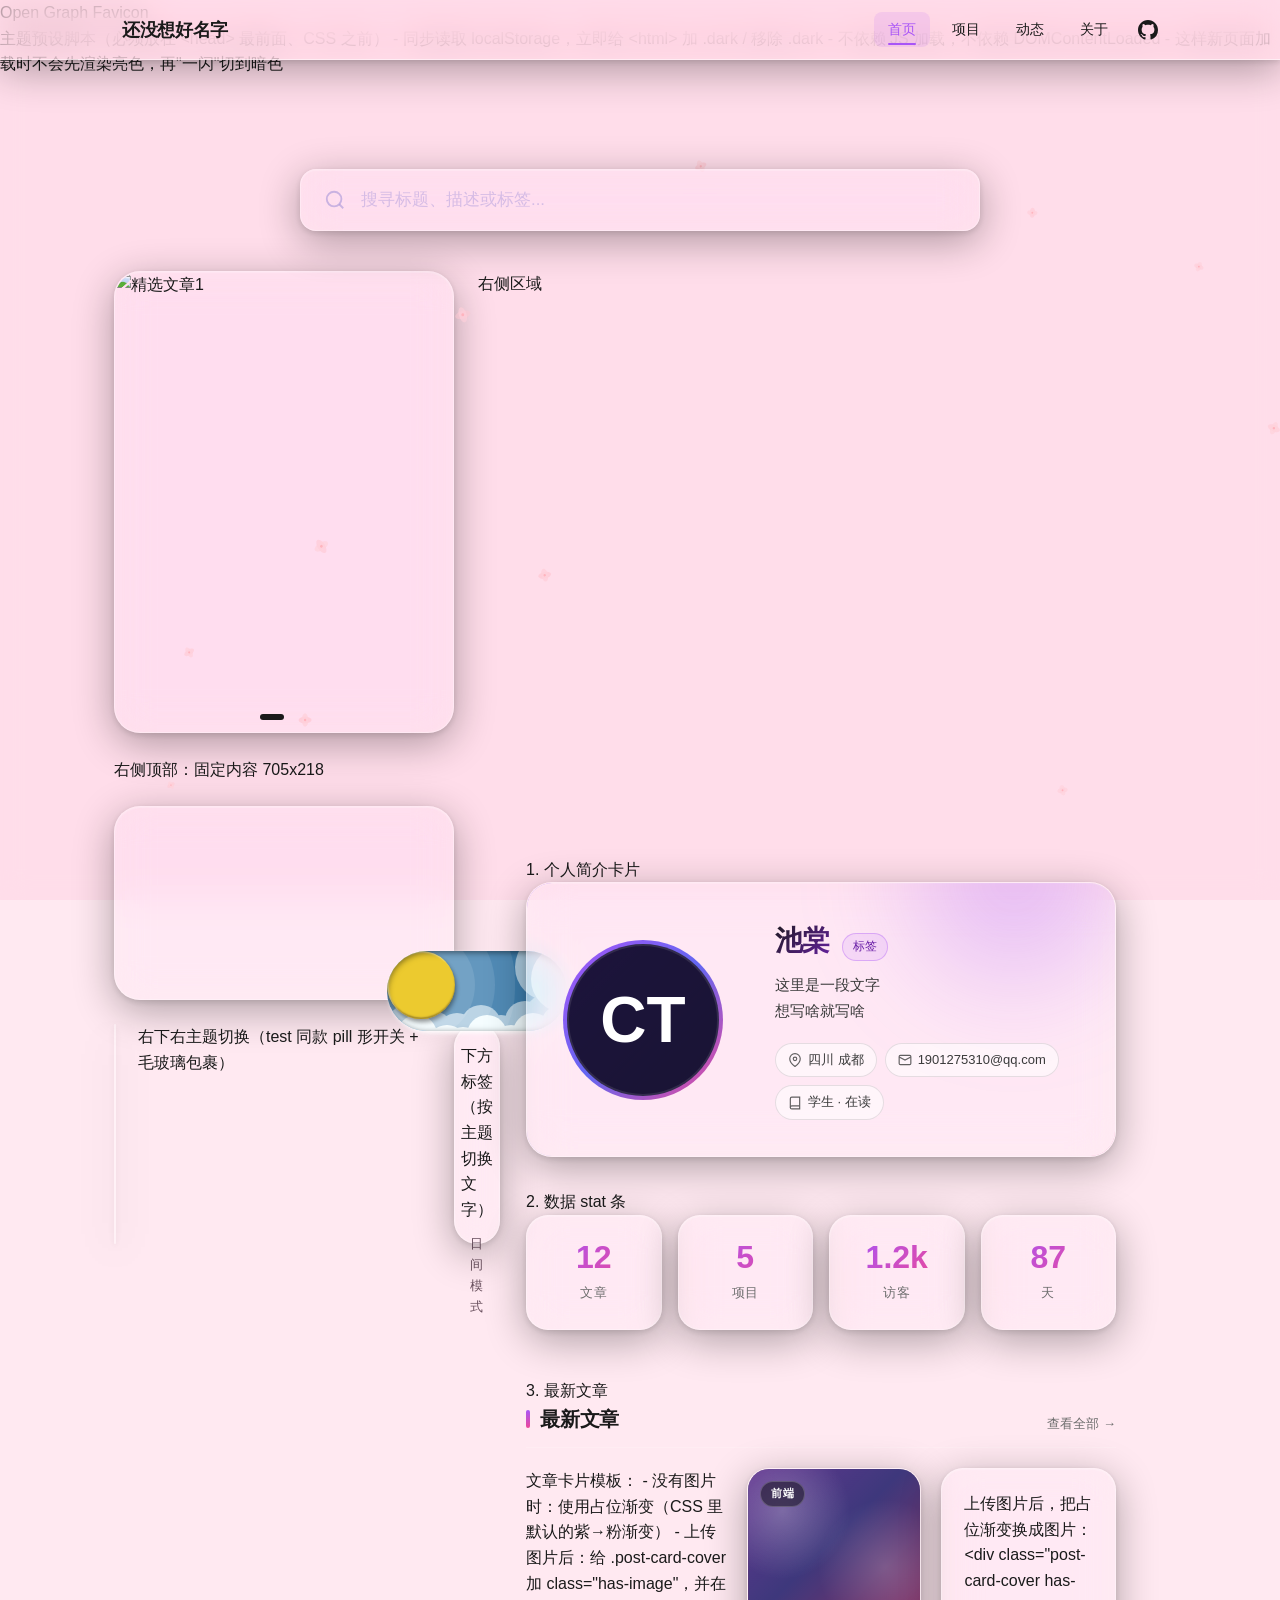
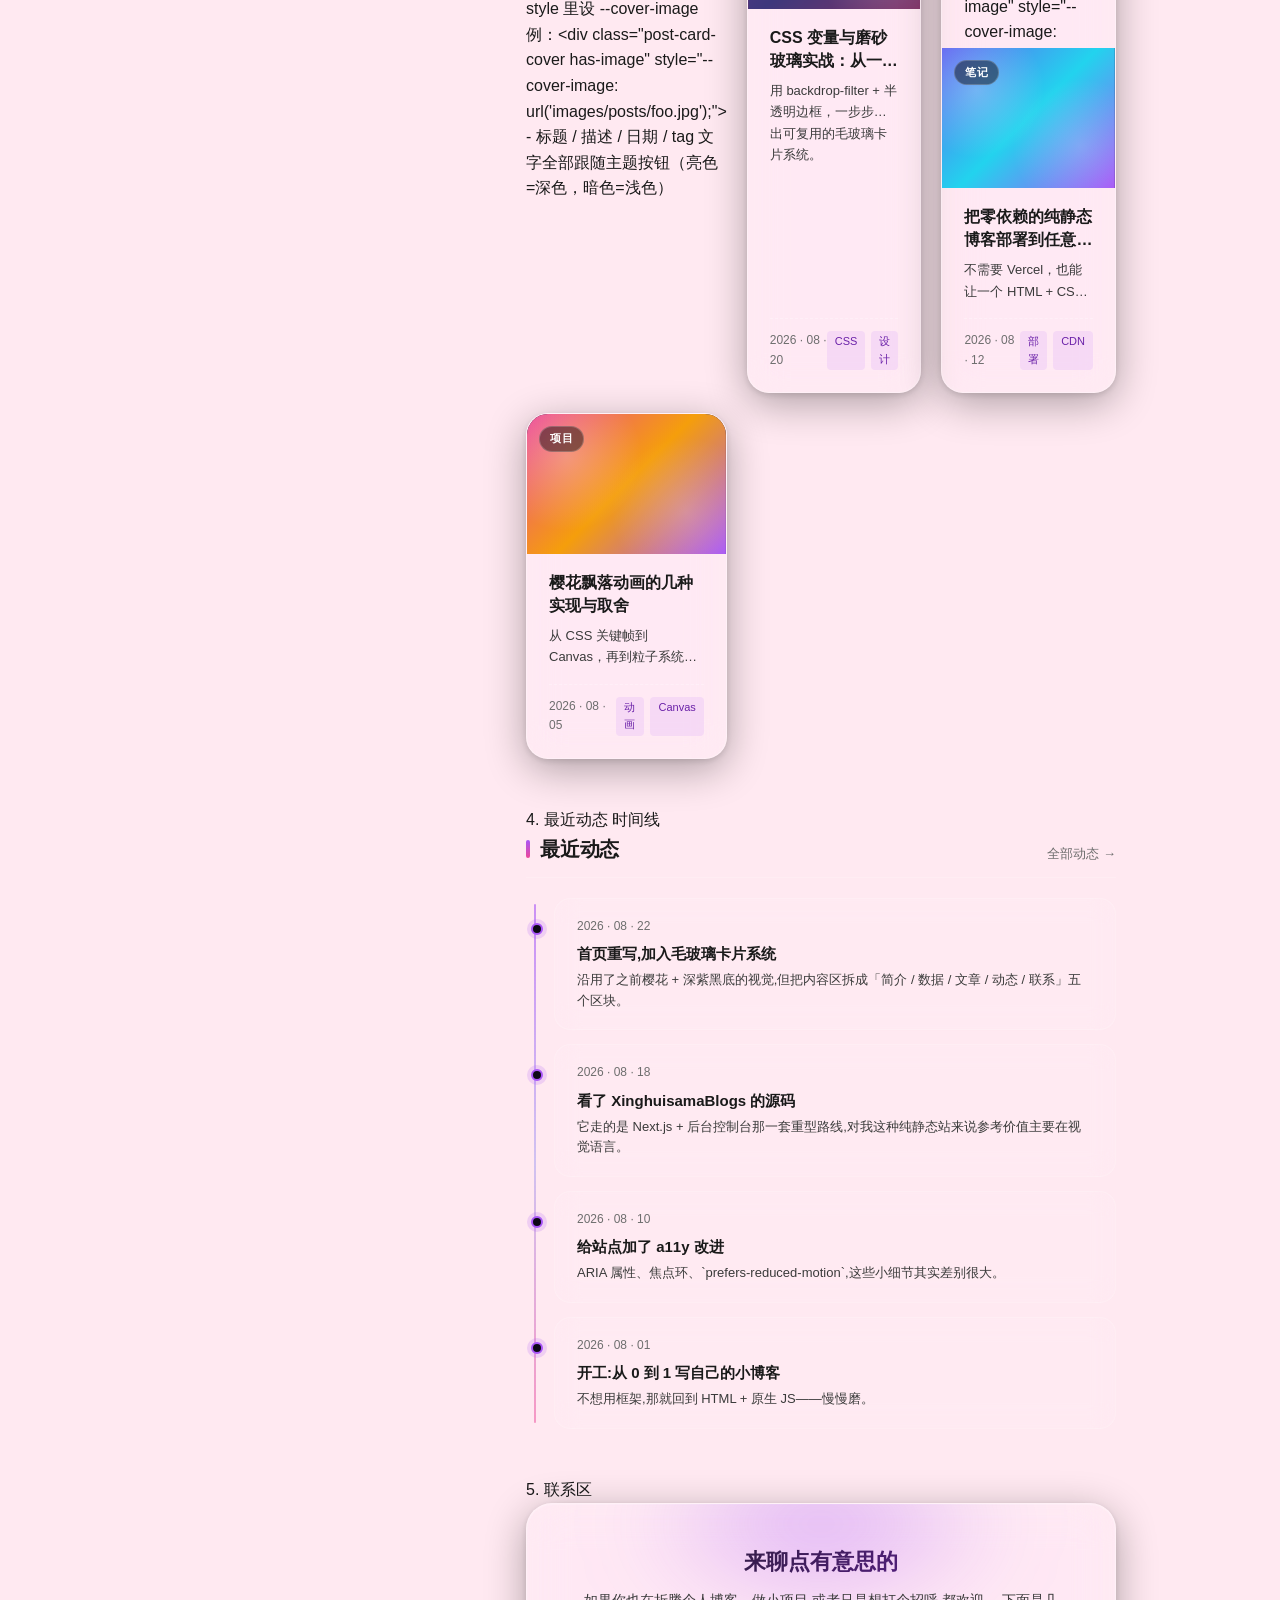
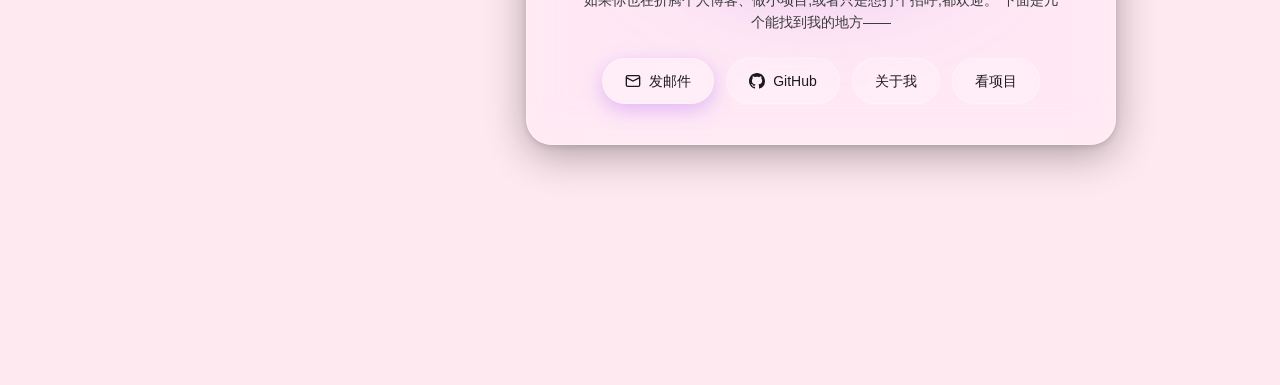
==== commit 4a088adb: "[修复][紧急] 修复格式化脚本因高度不完善造成的漏洞" ====
--- a/frontend-v2/index.html
+++ b/frontend-v2/index.html
@@ -1,523 +1,656 @@
-<!DOCTYPE html>
+<!doctype html>
 <html lang="zh-CN">
-<head>
-    <meta charset="utf-8"/>
-    <meta content="width=device-width, initial-scale=1.0" name="viewport"/>
-    <meta content="个人博客，分享技术文章、项目作品和生活动态" name="description"/>
-    <meta content="博客, 个人网站, 技术文章, 项目展示" name="keywords"/>
-    <meta content="博客作者" name="author"/>
-    <meta content="index, follow" name="robots"/>
-    <meta content="#0c0816" name="theme-color"/>
-    <!-- Open Graph -->
-    <meta content="我的博客" property="og:title"/>
-    <meta content="个人博客，分享技术文章、项目作品和生活动态" property="og:description"/>
-    <meta content="website" property="og:type"/>
-    <meta content="zh_CN" property="og:locale"/>
-    <!-- Favicon -->
-    <link href="favicon.svg" rel="icon" type="image/svg+xml"/>
-    <link href="favicon.svg" rel="apple-touch-icon"/>
-    <title>
-    我的博客
-    </title>
-    <!--
-                                                                                                                                                                                                                                                                                                                                                                                                                                                                                                                                                                                                                                                                                                                                                                                                                                                                                                                                                                                                                                                                                                                                                                                                                                                                                                                                                                                                                                                                                                                                                                                                                                                                                                                                                                                                                                                                                                                                                                                                                                                                                                                                                                                                                                                                                                                                                                                                                                                                                                                                                                                                                                                                                                                                                                                                                                                                                                                                                                                                                                                                                                                                                                                                                                                                                                                                                                                                                                                                                                                                                                                                                                                                                                                                                                                                                                                                                                                                                                                                                                                                                                                                                                                                                                                                                                                                                                                                                                                                                                                                                                                                                                                                                                                                                                                                                                                                                                                                                                                                                                                                                                                                                                                                                                                                                                                                                                                                                                                                                                                                                                                                                                                                                                                                                                                                                                                                                                                                                                                                                                                                                                                                                                                                                                                                                                                                                                                                                                                                                                                                                                                                                                                                                                                                                                                                                                                                                                                                                                                                                                                                                                                                                                                                                                                                                                                                                                                                                                                                                                                                                                                                                                                                                                                                                                                                                                                                                                                                                                                                                                                                                                                                                                                                                                                                                                                                                                                                                                                                                                                                                                                                                                                                                                                                                                                                                                                                                                                                                                                                                                                                                                                                                                                                                                                                                                                                                                                                                                                                                                                                                                                                                                                                                                                                                                                                                                                                                                                                                                                                                                                                                                                                                                                                                                                                                                                                                                                                                                                                                                                                                                                                                                                                                                                                                                                                                                                                                                                                                                                                                                                                                                                                                                                                                                                                                                                                                                                                                                                                                                                                                                                                                                                                                                                                                                                                                                                                                                                                                                                                                                                                                                                                                                                                                                                                                                                                                                                                                                                                                                                                                                                                                                                                                                                                                                                                                                                                                                                                                                                                                                                                                                                                                                                                                                                                                                                                                                                                                                                                                                                                                                                                                                                                                                                                                                                                                                                                                                                                                                                                                                                                                                                                                                                                                                                                                                                                                                                                                                                                                                                                                                                                                                                                                                                                                                                                                                                                                                                                                                                                                                                                                                                                                                                                                                                                                                                                                                                                                                                                                                                                                                                                                                                                                                                                                                                                                                                                                                                                                                                                                                                                                                                                                                                                                                                                                                                                                                                                                                                                                                                                                                                                                                                                                                                                                                                                                                                                                                                                                                                                                                                                主题预设脚本（必须放在 <head> 最前面、CSS 之前）
-                                                                                                                                                                                                                                                                                                                                                                                                                                                                                                                                                                                                                                                                                                                                                                                                                                                                                                                                                                                                                                                                                                                                                                                                                                                                                                                                                                                                                                                                                                                                                                                                                                                                                                                                                                                                                                                                                                                                                                                                                                                                                                                                                                                                                                                                                                                                                                                                                                                                                                                                                                                                                                                                                                                                                                                                                                                                                                                                                                                                                                                                                                                                                                                                                                                                                                                                                                                                                                                                                                                                                                                                                                                                                                                                                                                                                                                                                                                                                                                                                                                                                                                                                                                                                                                                                                                                                                                                                                                                                                                                                                                                                                                                                                                                                                                                                                                                                                                                                                                                                                                                                                                                                                                                                                                                                                                                                                                                                                                                                                                                                                                                                                                                                                                                                                                                                                                                                                                                                                                                                                                                                                                                                                                                                                                                                                                                                                                                                                                                                                                                                                                                                                                                                                                                                                                                                                                                                                                                                                                                                                                                                                                                                                                                                                                                                                                                                                                                                                                                                                                                                                                                                                                                                                                                                                                                                                                                                                                                                                                                                                                                                                                                                                                                                                                                                                                                                                                                                                                                                                                                                                                                                                                                                                                                                                                                                                                                                                                                                                                                                                                                                                                                                                                                                                                                                                                                                                                                                                                                                                                                                                                                                                                                                                                                                                                                                                                                                                                                                                                                                                                                                                                                                                                                                                                                                                                                                                                                                                                                                                                                                                                                                                                                                                                                                                                                                                                                                                                                                                                                                                                                                                                                                                                                                                                                                                                                                                                                                                                                                                                                                                                                                                                                                                                                                                                                                                                                                                                                                                                                                                                                                                                                                                                                                                                                                                                                                                                                                                                                                                                                                                                                                                                                                                                                                                                                                                                                                                                                                                                                                                                                                                                                                                                                                                                                                                                                                                                                                                                                                                                                                                                                                                                                                                                                                                                                                                                                                                                                                                                                                                                                                                                                                                                                                                                                                                                                                                                                                                                                                                                                                                                                                                                                                                                                                                                                                                                                                                                                                                                                                                                                                                                                                                                                                                                                                                                                                                                                                                                                                                                                                                                                                                                                                                                                                                                                                                                                                                                                                                                                                                                                                                                                                                                                                                                                                                                                                                                                                                                                                                                                                                                                                                                                                                                                                                                                                                                                                                                                                                                                                                                                - 同步读取 localStorage，立即给 <html> 加 .dark / 移除 .dark
-                                                                                                                                                                                                                                                                                                                                                                                                                                                                                                                                                                                                                                                                                                                                                                                                                                                                                                                                                                                                                                                                                                                                                                                                                                                                                                                                                                                                                                                                                                                                                                                                                                                                                                                                                                                                                                                                                                                                                                                                                                                                                                                                                                                                                                                                                                                                                                                                                                                                                                                                                                                                                                                                                                                                                                                                                                                                                                                                                                                                                                                                                                                                                                                                                                                                                                                                                                                                                                                                                                                                                                                                                                                                                                                                                                                                                                                                                                                                                                                                                                                                                                                                                                                                                                                                                                                                                                                                                                                                                                                                                                                                                                                                                                                                                                                                                                                                                                                                                                                                                                                                                                                                                                                                                                                                                                                                                                                                                                                                                                                                                                                                                                                                                                                                                                                                                                                                                                                                                                                                                                                                                                                                                                                                                                                                                                                                                                                                                                                                                                                                                                                                                                                                                                                                                                                                                                                                                                                                                                                                                                                                                                                                                                                                                                                                                                                                                                                                                                                                                                                                                                                                                                                                                                                                                                                                                                                                                                                                                                                                                                                                                                                                                                                                                                                                                                                                                                                                                                                                                                                                                                                                                                                                                                                                                                                                                                                                                                                                                                                                                                                                                                                                                                                                                                                                                                                                                                                                                                                                                                                                                                                                                                                                                                                                                                                                                                                                                                                                                                                                                                                                                                                                                                                                                                                                                                                                                                                                                                                                                                                                                                                                                                                                                                                                                                                                                                                                                                                                                                                                                                                                                                                                                                                                                                                                                                                                                                                                                                                                                                                                                                                                                                                                                                                                                                                                                                                                                                                                                                                                                                                                                                                                                                                                                                                                                                                                                                                                                                                                                                                                                                                                                                                                                                                                                                                                                                                                                                                                                                                                                                                                                                                                                                                                                                                                                                                                                                                                                                                                                                                                                                                                                                                                                                                                                                                                                                                                                                                                                                                                                                                                                                                                                                                                                                                                                                                                                                                                                                                                                                                                                                                                                                                                                                                                                                                                                                                                                                                                                                                                                                                                                                                                                                                                                                                                                                                                                                                                                                                                                                                                                                                                                                                                                                                                                                                                                                                                                                                                                                                                                                                                                                                                                                                                                                                                                                                                                                                                                                                                                                                                                                                                                                                                                                                                                                                                                                                                                                                                                                                                                                                                - 不依赖 JS 加载，不依赖 DOMContentLoaded
-                                                                                                                                                                                                                                                                                                                                                                                                                                                                                                                                                                                                                                                                                                                                                                                                                                                                                                                                                                                                                                                                                                                                                                                                                                                                                                                                                                                                                                                                                                                                                                                                                                                                                                                                                                                                                                                                                                                                                                                                                                                                                                                                                                                                                                                                                                                                                                                                                                                                                                                                                                                                                                                                                                                                                                                                                                                                                                                                                                                                                                                                                                                                                                                                                                                                                                                                                                                                                                                                                                                                                                                                                                                                                                                                                                                                                                                                                                                                                                                                                                                                                                                                                                                                                                                                                                                                                                                                                                                                                                                                                                                                                                                                                                                                                                                                                                                                                                                                                                                                                                                                                                                                                                                                                                                                                                                                                                                                                                                                                                                                                                                                                                                                                                                                                                                                                                                                                                                                                                                                                                                                                                                                                                                                                                                                                                                                                                                                                                                                                                                                                                                                                                                                                                                                                                                                                                                                                                                                                                                                                                                                                                                                                                                                                                                                                                                                                                                                                                                                                                                                                                                                                                                                                                                                                                                                                                                                                                                                                                                                                                                                                                                                                                                                                                                                                                                                                                                                                                                                                                                                                                                                                                                                                                                                                                                                                                                                                                                                                                                                                                                                                                                                                                                                                                                                                                                                                                                                                                                                                                                                                                                                                                                                                                                                                                                                                                                                                                                                                                                                                                                                                                                                                                                                                                                                                                                                                                                                                                                                                                                                                                                                                                                                                                                                                                                                                                                                                                                                                                                                                                                                                                                                                                                                                                                                                                                                                                                                                                                                                                                                                                                                                                                                                                                                                                                                                                                                                                                                                                                                                                                                                                                                                                                                                                                                                                                                                                                                                                                                                                                                                                                                                                                                                                                                                                                                                                                                                                                                                                                                                                                                                                                                                                                                                                                                                                                                                                                                                                                                                                                                                                                                                                                                                                                                                                                                                                                                                                                                                                                                                                                                                                                                                                                                                                                                                                                                                                                                                                                                                                                                                                                                                                                                                                                                                                                                                                                                                                                                                                                                                                                                                                                                                                                                                                                                                                                                                                                                                                                                                                                                                                                                                                                                                                                                                                                                                                                                                                                                                                                                                                                                                                                                                                                                                                                                                                                                                                                                                                                                                                                                                                                                                                                                                                                                                                                                                                                                                                                                                                                                                                                                - 这样新页面加载时不会先渲染亮色，再"一闪"切到暗色
-                                                                                                                                                                                                                                                                                                                                                                                                                                                                                                                                                                                                                                                                                                                                                                                                                                                                                                                                                                                                                                                                                                                                                                                                                                                                                                                                                                                                                                                                                                                                                                                                                                                                                                                                                                                                                                                                                                                                                                                                                                                                                                                                                                                                                                                                                                                                                                                                                                                                                                                                                                                                                                                                                                                                                                                                                                                                                                                                                                                                                                                                                                                                                                                                                                                                                                                                                                                                                                                                                                                                                                                                                                                                                                                                                                                                                                                                                                                                                                                                                                                                                                                                                                                                                                                                                                                                                                                                                                                                                                                                                                                                                                                                                                                                                                                                                                                                                                                                                                                                                                                                                                                                                                                                                                                                                                                                                                                                                                                                                                                                                                                                                                                                                                                                                                                                                                                                                                                                                                                                                                                                                                                                                                                                                                                                                                                                                                                                                                                                                                                                                                                                                                                                                                                                                                                                                                                                                                                                                                                                                                                                                                                                                                                                                                                                                                                                                                                                                                                                                                                                                                                                                                                                                                                                                                                                                                                                                                                                                                                                                                                                                                                                                                                                                                                                                                                                                                                                                                                                                                                                -->
+  <head>
+    <meta charset="utf-8" />
+    <meta content="width=device-width, initial-scale=1.0" name="viewport" />
+    <meta
+      content="个人博客，分享技术文章、项目作品和生活动态"
+      name="description"
+    />
+    <meta content="博客, 个人网站, 技术文章, 项目展示" name="keywords" />
+    <meta content="博客作者" name="author" />
+    <meta content="index, follow" name="robots" />
+    <meta content="#0c0816" name="theme-color" />
+  </head>
+  <body>
+    <p>
+      Open Graph
+      <meta content="我的博客" property="og:title" />
+      <meta
+        content="个人博客，分享技术文章、项目作品和生活动态"
+        property="og:description"
+      />
+      <meta content="website" property="og:type" />
+      <meta content="zh_CN" property="og:locale" />
+      Favicon
+      <link href="favicon.svg" rel="icon" type="image/svg+xml" />
+      <link href="favicon.svg" rel="apple-touch-icon" />
+    </p>
+    <title>我的博客</title>
+    主题预设脚本（必须放在 &lt;head&gt; 最前面、CSS 之前） - 同步读取
+    localStorage，立即给 &lt;html&gt; 加 .dark / 移除 .dark - 不依赖 JS
+    加载，不依赖 DOMContentLoaded -
+    这样新页面加载时不会先渲染亮色，再"一闪"切到暗色
     <script>
-    (function () {
-                                                                                                                                                                                                                                                                                                                                                                                                                                                                                                                                                                                                                                                                                                                                                                                                                                                                                                                                                                                                                                                                                                                                                                                                                                                                                                                                                                                                                                                                                                                                                                                                                                                                                                                                                                                                                                                                                                                                                                                                                                                                                                                                                                                                                                                                                                                                                                                                                                                                                                                                                                                                                                                                                                                                                                                                                                                                                                                                                                                                                                                                                                                                                                                                                                                                                                                                                                                                                                                                                                                                                                                                                                                                                                                                                                                                                                                                                                                                                                                                                                                                                                                                                                                                                                                                                                                                                                                                                                                                                                                                                                                                                                                                                                                                                                                                                                                                                                                                                                                                                                                                                                                                                                                                                                                                                                                                                                                                                                                                                                                                                                                                                                                                                                                                                                                                                                                                                                                                                                                                                                                                                                                                                                                                                                                                                                                                                                                                                                                                                                                                                                                                                                                                                                                                                                                                                                                                                                                                                                                                                                                                                                                                                                                                                                                                                                                                                                                                                                                                                                                                                                                                                                                                                                                                                                                                                                                                                                                                                                                                                                                                                                                                                                                                                                                                                                                                                                                                                                                                                                                                                                                                                                                                                                                                                                                                                                                                                                                                                                                                                                                                                                                                                                                                                                                                                                                                                                                                                                                                                                                                                                                                                                                                                                                                                                                                                                                                                                                                                                                                                                                                                                                                                                                                                                                                                                                                                                                                                                                                                                                                                                                                                                                                                                                                                                                                                                                                                                                                                                                                                                                                                                                                                                                                                                                                                                                                                                                                                                                                                                                                                                                                                                                                                                                                                                                                                                                                                                                                                                                                                                                                                                                                                                                                                                                                                                                                                                                                                                                                                                                                                                                                                                                                                                                                                                                                                                                                                                                                                                                                                                                                                                                                                                                                                                                                                                                                                                                                                                                                                                                                                                                                                                                                                                                                                                                                                                                                                                                                                                                                                                                                                                                                                                                                                                                                                                                                                                                                                                                                                                                                                                                                                                                                                                                                                                                                                                                                                                                                                                                                                                                                                                                                                                                                                                                                                                                                                                                                                                                                                                                                                                                                                                                                                                                                                                                                                                                                                                                                                                                                                                                                                                                                                                                                                                                                                                                                                                                                                                                                                                                                                                                                                                                                                                                                                                                                                                                                                                                                                                                                                                                                                                                                                                                                                                                                                                                                                                                                                                                                                                                                                                                                                                                                                                                                                                                                                                                                                                                                                                                                                                                                                                                                                                                                                                                                                                                                                                                                                                                                                                                                                                                                                                                                                                                                                                                                                                                                                                                                                                                                                                                                                                                                                                                                                                                                                                                                                                                                                                                                                                                                                                                                                                                                                                                                                                                                                                                                                                                                                                                                                                                                                                                                                                                                                                                                                                                                                                                                                                                                                                                                                                                                                                                                                                                                                                                                                                                                                                                                                                                                                                                                                                                                                                                                                                                                                                                                                                                                                                                                                                                                                                                                                                                                                                                                                                                                                                                                                                                                                                                                                                                                                                                                                                                                                                                                                                                                                                                                                                                                                                                                                                                                                                                                                                                                                                                                                                                                                                                                                                                                                                                                                                                                                                                                                                                                                                                                                                                                                                                                                                                                                                                                                                                                                                                                                                                                                                                                                                                                                                                                                                                                                                                                                                                                                                                                                                                                                                                                                                                                                                                                                                                                                                                                                                                                                                                                                                                                                                                                                                                                                                                                                                                                                                                                                                                                                                                                                                                                                                                                                                                                                                                                try {
-                                                                                                                                                                                                                                                                                                                                                                                                                                                                                                                                                                                                                                                                                                                                                                                                                                                                                                                                                                                                                                                                                                                                                                                                                                                                                                                                                                                                                                                                                                                                                                                                                                                                                                                                                                                                                                                                                                                                                                                                                                                                                                                                                                                                                                                                                                                                                                                                                                                                                                                                                                                                                                                                                                                                                                                                                                                                                                                                                                                                                                                                                                                                                                                                                                                                                                                                                                                                                                                                                                                                                                                                                                                                                                                                                                                                                                                                                                                                                                                                                                                                                                                                                                                                                                                                                                                                                                                                                                                                                                                                                                                                                                                                                                                                                                                                                                                                                                                                                                                                                                                                                                                                                                                                                                                                                                                                                                                                                                                                                                                                                                                                                                                                                                                                                                                                                                                                                                                                                                                                                                                                                                                                                                                                                                                                                                                                                                                                                                                                                                                                                                                                                                                                                                                                                                                                                                                                                                                                                                                                                                                                                                                                                                                                                                                                                                                                                                                                                                                                                                                                                                                                                                                                                                                                                                                                                                                                                                                                                                                                                                                                                                                                                                                                                                                                                                                                                                                                                                                                                                                                                                                                                                                                                                                                                                                                                                                                                                                                                                                                                                                                                                                                                                                                                                                                                                                                                                                                                                                                                                                                                                                                                                                                                                                                                                                                                                                                                                                                                                                                                                                                                                                                                                                                                                                                                                                                                                                                                                                                                                                                                                                                                                                                                                                                                                                                                                                                                                                                                                                                                                                                                                                                                                                                                                                                                                                                                                                                                                                                                                                                                                                                                                                                                                                                                                                                                                                                                                                                                                                                                                                                                                                                                                                                                                                                                                                                                                                                                                                                                                                                                                                                                                                                                                                                                                                                                                                                                                                                                                                                                                                                                                                                                                                                                                                                                                                                                                                                                                                                                                                                                                                                                                                                                                                                                                                                                                                                                                                                                                                                                                                                                                                                                                                                                                                                                                                                                                                                                                                                                                                                                                                                                                                                                                                                                                                                                                                                                                                                                                                                                                                                                                                                                                                                                                                                                                                                                                                                                                                                                                                                                                                                                                                                                                                                                                                                                                                                                                                                                                                                                                                                                                                                                                                                                                                                                                                                                                                                                                                                                                                                                                                                                                                                                                                                                                                                                                                                                                                                                                                                                                                                                                                                                                                                                                                                                                                                                                                                                                                                                                                                                                                                                                                                                                                                                                                                                                                                                                                                                                                                                                                                                                                                                                                                                                                                                                                                                                                                                                                                                                                                                                                                                                                                                                                                                                                                                                                                                                                                                                                                                                                                                                                                                                                                                                                                                                                                                                                                                                                                                                                                                                                                                                                                                                                                                                                                                                                                                                                                                                                                                                                                                                                                                                                                                                                                                                                                                                                                                                                                                                                                                                                                                                                                                                                                                                                                                                                                                                                                                                                                                                                                                                                                                                                                                                                                                                                                                                                                                                                                                                                                                                                                                                                                                                                                                                                                                                                                                                                                                                                                                                                                                                                                                                                                                                                                                                                                                                                                                                                                                                                                                                                                                                                                                                                                                                                                                                                                                                                                                                                                                                                                                                                                                                                                                                                                                                                                                                                                                                                                                                                                                                                                                                                                                                                                                                                                                                                                                                                                                                                                                                                                                                                                                                                                                                                                                                                                                                                                                                                                                                                                                                                                                                                                                                                                                                                                                                                                                                                                                                                                                                                                                                                                                                                                                                                                                                                                                                                                                                                                                                                                                                                                                                                                                                                                                                                                                                                                                                                                                                                                                                                                                                                                                                                                                                                                                                                                                                                                                                                                                                                                                                                                                                                                                                                                                                                                                                                                                                                                                                                                                                                                                                                                                                                                                                                                                                                                                                                                                                                                                                                                                                                                                                                                                                                                                                                                                                                                                                                                                                                                                                                                                                                                                                                                                                                                                                                                                                                                                                                                                                                                                                                                                                                                                                                                                                                                                                                                                                                                                                                                                                                                                                                                                                                                                                                                                                                                                                                                                                                                                                                                                                                                                                                                                                                                                                                                                                                                                                                                                                                                                                                                                                                                                                                                                                                                                                                                                                                                                                                                                                                                                                                                                                                                                                                                                                                                                                                                                                                                                                                                                                                                                                                                                                                                                                                                                                                                                                                                                                                                                                                                                                                                                                                                                                                                                                                                                                                                                                                                                                                                                                                                                                                                                                                                                                                                                                                                                                                                                                                                                                                                                                                                                                                                                                                                                                                                                                                                                                                                                                                                                                                                                                                                                                                                                                                                                                                                                                                                                                                                                                                                                                                                                                                                                                                                                                                                                                                                                                                                                                                                                                                                                                                                var t = localStorage.getItem('app-theme');
-                                                                                                                                                                                                                                                                                                                                                                                                                                                                                                                                                                                                                                                                                                                                                                                                                                                                                                                                                                                                                                                                                                                                                                                                                                                                                                                                                                                                                                                                                                                                                                                                                                                                                                                                                                                                                                                                                                                                                                                                                                                                                                                                                                                                                                                                                                                                                                                                                                                                                                                                                                                                                                                                                                                                                                                                                                                                                                                                                                                                                                                                                                                                                                                                                                                                                                                                                                                                                                                                                                                                                                                                                                                                                                                                                                                                                                                                                                                                                                                                                                                                                                                                                                                                                                                                                                                                                                                                                                                                                                                                                                                                                                                                                                                                                                                                                                                                                                                                                                                                                                                                                                                                                                                                                                                                                                                                                                                                                                                                                                                                                                                                                                                                                                                                                                                                                                                                                                                                                                                                                                                                                                                                                                                                                                                                                                                                                                                                                                                                                                                                                                                                                                                                                                                                                                                                                                                                                                                                                                                                                                                                                                                                                                                                                                                                                                                                                                                                                                                                                                                                                                                                                                                                                                                                                                                                                                                                                                                                                                                                                                                                                                                                                                                                                                                                                                                                                                                                                                                                                                                                                                                                                                                                                                                                                                                                                                                                                                                                                                                                                                                                                                                                                                                                                                                                                                                                                                                                                                                                                                                                                                                                                                                                                                                                                                                                                                                                                                                                                                                                                                                                                                                                                                                                                                                                                                                                                                                                                                                                                                                                                                                                                                                                                                                                                                                                                                                                                                                                                                                                                                                                                                                                                                                                                                                                                                                                                                                                                                                                                                                                                                                                                                                                                                                                                                                                                                                                                                                                                                                                                                                                                                                                                                                                                                                                                                                                                                                                                                                                                                                                                                                                                                                                                                                                                                                                                                                                                                                                                                                                                                                                                                                                                                                                                                                                                                                                                                                                                                                                                                                                                                                                                                                                                                                                                                                                                                                                                                                                                                                                                                                                                                                                                                                                                                                                                                                                                                                                                                                                                                                                                                                                                                                                                                                                                                                                                                                                                                                                                                                                                                                                                                                                                                                                                                                                                                                                                                                                                                                                                                                                                                                                                                                                                                                                                                                                                                                                                                                                                                                                                                                                                                                                                                                                                                                                                                                                                                                                                                                                                                                                                                                                                                                                                                                                                                                                                                                                                                                                                                                                                                                                                                                                                                                                                                                                                                                                                                                                                                                                                                                                                                                                                                                                                                                                                                                                                                                                                                                                                                                                                                                                                                                                                                                                                                                                                                                                                                                                                                                                                                                                                                                                                                                                                                                                                                                                                                                                                                                                                                                                                                                                                                                                                                                                                                                                                                                                                                                                                                                                                                                                                                                                                                                                                                                                                                                                                                                                                                                                                                                                                                                                                                                                                                                                                                                                                                                                                                                                                                                                                                                                                                                                                                                                                                                                                                                                                                                                                                                                                                                                                                                                                                                                                                                                                                                                                                                                                                                                                                                                                                                                                                                                                                                                                                                                                                                                                                                                                                                                                                                                                                                                                                                                                                                                                                                                                                                                                                                                                                                                                                                                                                                                                                                                                                                                                                                                                                                                                                                                                                                                                                                                                                                                                                                                                                                                                                                                                                                                                                                                                                                                                                                                                                                                                                                                                                                                                                                                                                                                                                                                                                                                                                                                                                                                                                                                                                                                                                                                                                                                                                                                                                                                                                                                                                                                                                                                                                                                                                                                                                                                                                                                                                                                                                                                                                                                                                                                                                                                                                                                                                                                                                                                                                                                                                                                                                                                                                                                                                                                                                                                                                                                                                                                                                                                                                                                                                                                                                                                                                                                                                                                                                                                                                                                                                                                                                                                                                                                                                                                                                                                                                                                                                                                                                                                                                                                                                                                                                                                                                                                                                                                                                                                                                                                                                                                                                                                                                                                                                                                                                                                                                                                                                                                                                                                                                                                                                                                                                                                                                                                                                                                                                                                                                                                                                                                                                                                                                                                                                                                                                                                                                                                                                                                                                                                                                                                                                                                                                                                                                                                                                                                                                                                                                                                                                                                                                                                                                                                                                                                                                                                                                                                                                                                                                                                                                                                                                                                                                                                                                                                                                                                                                                                                                                                                                                                                                                                                                                                                                                                                                                                                                                                                                                                                                                                                                                                                                                                                                                                                                                                                                                                                                                                                                                                                                                                                                                                                                                                                                                                                                                                                                                                                                                                                                                                                                                                                                                                                                                                                                                                                                                                                                                                                                                                                                                                                                                                                                                                                                                                                                                                                                                                                                                                                                                                                                                                                                                                                                                                                                                                                                                                                                                                                                                                                                                                                                                                                                                                                                                                                                                                                                                                                                                                if (t === 'dark') {
-                                                                                                                                                                                                                                                                                                                                                                                                                                                                                                                                                                                                                                                                                                                                                                                                                                                                                                                                                                                                                                                                                                                                                                                                                                                                                                                                                                                                                                                                                                                                                                                                                                                                                                                                                                                                                                                                                                                                                                                                                                                                                                                                                                                                                                                                                                                                                                                                                                                                                                                                                                                                                                                                                                                                                                                                                                                                                                                                                                                                                                                                                                                                                                                                                                                                                                                                                                                                                                                                                                                                                                                                                                                                                                                                                                                                                                                                                                                                                                                                                                                                                                                                                                                                                                                                                                                                                                                                                                                                                                                                                                                                                                                                                                                                                                                                                                                                                                                                                                                                                                                                                                                                                                                                                                                                                                                                                                                                                                                                                                                                                                                                                                                                                                                                                                                                                                                                                                                                                                                                                                                                                                                                                                                                                                                                                                                                                                                                                                                                                                                                                                                                                                                                                                                                                                                                                                                                                                                                                                                                                                                                                                                                                                                                                                                                                                                                                                                                                                                                                                                                                                                                                                                                                                                                                                                                                                                                                                                                                                                                                                                                                                                                                                                                                                                                                                                                                                                                                                                                                                                                                                                                                                                                                                                                                                                                                                                                                                                                                                                                                                                                                                                                                                                                                                                                                                                                                                                                                                                                                                                                                                                                                                                                                                                                                                                                                                                                                                                                                                                                                                                                                                                                                                                                                                                                                                                                                                                                                                                                                                                                                                                                                                                                                                                                                                                                                                                                                                                                                                                                                                                                                                                                                                                                                                                                                                                                                                                                                                                                                                                                                                                                                                                                                                                                                                                                                                                                                                                                                                                                                                                                                                                                                                                                                                                                                                                                                                                                                                                                                                                                                                                                                                                                                                                                                                                                                                                                                                                                                                                                                                                                                                                                                                                                                                                                                                                                                                                                                                                                                                                                                                                                                                                                                                                                                                                                                                                                                                                                                                                                                                                                                                                                                                                                                                                                                                                                                                                                                                                                                                                                                                                                                                                                                                                                                                                                                                                                                                                                                                                                                                                                                                                                                                                                                                                                                                                                                                                                                                                                                                                                                                                                                                                                                                                                                                                                                                                                                                                                                                                                                                                                                                                                                                                                                                                                                                                                                                                                                                                                                                                                                                                                                                                                                                                                                                                                                                                                                                                                                                                                                                                                                                                                                                                                                                                                                                                                                                                                                                                                                                                                                                                                                                                                                                                                                                                                                                                                                                                                                                                                                                                                                                                                                                                                                                                                                                                                                                                                                                                                                                                                                                                                                                                                                                                                                                                                                                                                                                                                                                                                                                                                                                                                                                                                                                                                                                                                                                                                                                                                                                                                                                                                                                                                                                                                                                                                                                                                                                                                                                                                                                                                                                                                                                                                                                                                                                                                                                                                                                                                                                                                                                                                                                                                                                                                                                                                                                                                                                                                                                                                                                                                                                                                                                                                                                                                                                                                                                                                                                                                                                                                                                                                                                                                                                                                                                                                                                                                                                                                                                                                                                                                                                                                                                                                                                                                                                                                                                                                                                                                                                                                                                                                                                                                                                                                                                                                                                                                                                                                                                                                                                                                                                                                                                                                                                                                                                                                                                                                                                                                                                                                                                                                                                                                                                                                                                                                                                                                                                                                                                                                                                                                                                                                                                                                                                                                                                                                                                                                                                                                                                                                                                                                                                                                                                                                                                                                                                                                                                                                                                                                                                                                                                                                                                                                                                                                                                                                                                                                                                                                                                                                                                                                                                                                                                                                                                                                                                                                                                                                                                                                                                                                                                                                                                                                                                                                                                                                                                                                                                                                                                                                                                                                                                                                                                                                                                                                                                                                                                                                                                                                                                                                                                                                                                                                                                                                                                                                                                                                                                                                                                                                                                                                                                                                                                                                                                                                                                                                                                                                                                                                                                                                                                                                                                                                                                                                                                                                                                                                                                                                                                                                                                                                                                                                                                                                                                                                                                                                                                                                                                                                                                                                                                                                                                                                                                                                                                                                                                                                                                                                                                                                                                                                                                                                                                                                                                                                                                                                                                                                                                                                                                                                                                                                                                                                                                                                                                                                                                                                                                                                                                                                                                                                                                                                                                                                                                                                                                                                                                                                                                                                                                                                                                                                                                                                                                                                                                                                                                                                                                                                                                                                                                                                                                                                                                                                                                                                                                                                                                                                                                                                                                                                                                                                                                                                                                                                                                                                                                                                                                                                                                                                                                                                                                                                                                                                                                                                                                                                                                                                                                                                                                                                                                                                                                                                                                                                                                                                                                                                                                                                                                                                                                                                                                                                                                                                                                                                                                                                                                                                                                                                                                                                                                                                                                                                                                                                                                                                                                                                                                                                                                                                                                                                                                                                                                                                                                                                                                                                                                                                                                                                                                                                                                                                                                                                                                                                                                                                                                                                                                                                                                                                                                                                                                                                                                                                                                                                                                                                                                                                                                                                                                                                                                                                                                                                                                                                                                                                                                                                                                                                                                                                                                                                                                                                                                                                                                                                                                                                                                                                                                                                                                                                                                                                                                                                                                                                                                                                                                                                                                                                                                                                                                                                                                                                                                                                                                                                                                                                                                                                                                                                                                                                                                                                                                                                                                                                                                                                                                                                                                                                                                                                                                                                                                                                                                                                                                                                                                                                                                                                                                                                                                                                                                                                                                                                                                                                                                                                                                                                                                                                                                                                                                                                                                                                                                                                                                                                                                                                                                                                                                                                                                                                                                                                                                                                                                                                                                                                                                                                                                                                                                                                                                                                                                                                                                                                                                                                                                                                                                                                                                                                                                                                                                                                                                                                                                                                                                                                                                                                                                                                                                                                                                                                                                                                                                                                                                                                                                                                                                                                                                                                                                                                                                                                                                                                                                                                                                                                                                                                                                                                                                                                                                                                                                                                document.documentElement.classList.add('dark');
-                                                                                                                                                                                                                                                                                                                                                                                                                                                                                                                                                                                                                                                                                                                                                                                                                                                                                                                                                                                                                                                                                                                                                                                                                                                                                                                                                                                                                                                                                                                                                                                                                                                                                                                                                                                                                                                                                                                                                                                                                                                                                                                                                                                                                                                                                                                                                                                                                                                                                                                                                                                                                                                                                                                                                                                                                                                                                                                                                                                                                                                                                                                                                                                                                                                                                                                                                                                                                                                                                                                                                                                                                                                                                                                                                                                                                                                                                                                                                                                                                                                                                                                                                                                                                                                                                                                                                                                                                                                                                                                                                                                                                                                                                                                                                                                                                                                                                                                                                                                                                                                                                                                                                                                                                                                                                                                                                                                                                                                                                                                                                                                                                                                                                                                                                                                                                                                                                                                                                                                                                                                                                                                                                                                                                                                                                                                                                                                                                                                                                                                                                                                                                                                                                                                                                                                                                                                                                                                                                                                                                                                                                                                                                                                                                                                                                                                                                                                                                                                                                                                                                                                                                                                                                                                                                                                                                                                                                                                                                                                                                                                                                                                                                                                                                                                                                                                                                                                                                                                                                                                                                                                                                                                                                                                                                                                                                                                                                                                                                                                                                                                                                                                                                                                                                                                                                                                                                                                                                                                                                                                                                                                                                                                                                                                                                                                                                                                                                                                                                                                                                                                                                                                                                                                                                                                                                                                                                                                                                                                                                                                                                                                                                                                                                                                                                                                                                                                                                                                                                                                                                                                                                                                                                                                                                                                                                                                                                                                                                                                                                                                                                                                                                                                                                                                                                                                                                                                                                                                                                                                                                                                                                                                                                                                                                                                                                                                                                                                                                                                                                                                                                                                                                                                                                                                                                                                                                                                                                                                                                                                                                                                                                                                                                                                                                                                                                                                                                                                                                                                                                                                                                                                                                                                                                                                                                                                                                                                                                                                                                                                                                                                                                                                                                                                                                                                                                                                                                                                                                                                                                                                                                                                                                                                                                                                                                                                                                                                                                                                                                                                                                                                                                                                                                                                                                                                                                                                                                                                                                                                                                                                                                                                                                                                                                                                                                                                                                                                                                                                                                                                                                                                                                                                                                                                                                                                                                                                                                                                                                                                                                                                                                                                                                                                                                                                                                                                                                                                                                                                                                                                                                                                                                                                                                                                                                                                                                                                                                                                                                                                                                                                                                                                                                                                                                                                                                                                                                                                                                                                                                                                                                                                                                                                                                                                                                                                                                                                                                                                                                                                                                                                                                                                                                                                                                                                                                                                                                                                                                                                                                                                                                                                                                                                                                                                                                                                                                                                                                                                                                                                                                                                                                                                                                                                                                                                                                                                                                                                                                                                                                                                                                                                                                                                                                                                                                                                                                                                                                                                                                                                                                                                                                                                                                                                                                                                                                                                                                                                                                                                                                                                                                                                                                                                                                                                                                                                                                                                                                                                                                                                                                                                                                                                                                                                                                                                                                                                                                                                                                                                                                                                                                                                                                                                                                                                                                                                                                                                                                                                                                                                                                                                                                                                                                                                                                                                                                                                                                                                                                                                                                                                                                                                                                                                                                                                                                                                                                                                                                                                                                                                                                                                                                                                                                                                                                                                                                                                                                                                                                                                                                                                                                                                                                                                                                                                                                                                                                                                                                                                                                                                                                                                                                                                                                                                                                                                                                                                                                                                                                                                                                                                                                                                                                                                                                                                                                                                                                                                                                                                                                                                                                                                                                                                                                                                                                                                                                                                                                                                                                                                                                                                                                                                                                                                                                                                                                                                                                                                                                                                                                                                                                                                                                                                                                                                                                                                                                                                                                                                                                                                                                                                                                                                                                                                                                                                                                                                                                                                                                                                                                                                                                                                                                                                                                                                                                                                                                                                                                                                                                                                                                                                                                                                                                                                                                                                                                                                                                                                                                                                                                                                                                                                                                                                                                                                                                                                                                                                                                                                                                                                                                                                                                                                                                                                                                                                                                                                                                                                                                                                                                                                                                                                                                                                                                                                                                                                                                                                                                                                                                                                                                                                                                                                                                                                                                                                                                                                                                                                                                                                                                                                                                                                                                                                                                                                                                                                                                                                                                                                                                                                                                                                                                                                                                                                                                                                                                                                                                                                                                                                                                                                                                                                                                                                                                                                                                                                                                                                                                                                                                                                                                                                                                                                                                                                                                                                                                                                                                                                                                                                                                                                                                                                                                                                                                                                                                                                                                                                                                                                                                                                                                                                                                                                                                                                                                                                                                                                                                                                                                                                                                                                                                                                                                                                                                                                                                                                                                                                                                                                                                                                                                                                                                                                                                                                                } else if (t === 'light') {
-                                                                                                                                                                                                                                                                                                                                                                                                                                                                                                                                                                                                                                                                                                                                                                                                                                                                                                                                                                                                                                                                                                                                                                                                                                                                                                                                                                                                                                                                                                                                                                                                                                                                                                                                                                                                                                                                                                                                                                                                                                                                                                                                                                                                                                                                                                                                                                                                                                                                                                                                                                                                                                                                                                                                                                                                                                                                                                                                                                                                                                                                                                                                                                                                                                                                                                                                                                                                                                                                                                                                                                                                                                                                                                                                                                                                                                                                                                                                                                                                                                                                                                                                                                                                                                                                                                                                                                                                                                                                                                                                                                                                                                                                                                                                                                                                                                                                                                                                                                                                                                                                                                                                                                                                                                                                                                                                                                                                                                                                                                                                                                                                                                                                                                                                                                                                                                                                                                                                                                                                                                                                                                                                                                                                                                                                                                                                                                                                                                                                                                                                                                                                                                                                                                                                                                                                                                                                                                                                                                                                                                                                                                                                                                                                                                                                                                                                                                                                                                                                                                                                                                                                                                                                                                                                                                                                                                                                                                                                                                                                                                                                                                                                                                                                                                                                                                                                                                                                                                                                                                                                                                                                                                                                                                                                                                                                                                                                                                                                                                                                                                                                                                                                                                                                                                                                                                                                                                                                                                                                                                                                                                                                                                                                                                                                                                                                                                                                                                                                                                                                                                                                                                                                                                                                                                                                                                                                                                                                                                                                                                                                                                                                                                                                                                                                                                                                                                                                                                                                                                                                                                                                                                                                                                                                                                                                                                                                                                                                                                                                                                                                                                                                                                                                                                                                                                                                                                                                                                                                                                                                                                                                                                                                                                                                                                                                                                                                                                                                                                                                                                                                                                                                                                                                                                                                                                                                                                                                                                                                                                                                                                                                                                                                                                                                                                                                                                                                                                                                                                                                                                                                                                                                                                                                                                                                                                                                                                                                                                                                                                                                                                                                                                                                                                                                                                                                                                                                                                                                                                                                                                                                                                                                                                                                                                                                                                                                                                                                                                                                                                                                                                                                                                                                                                                                                                                                                                                                                                                                                                                                                                                                                                                                                                                                                                                                                                                                                                                                                                                                                                                                                                                                                                                                                                                                                                                                                                                                                                                                                                                                                                                                                                                                                                                                                                                                                                                                                                                                                                                                                                                                                                                                                                                                                                                                                                                                                                                                                                                                                                                                                                                                                                                                                                                                                                                                                                                                                                                                                                                                                                                                                                                                                                                                                                                                                                                                                                                                                                                                                                                                                                                                                                                                                                                                                                                                                                                                                                                                                                                                                                                                                                                                                                                                                                                                                                                                                                                                                                                                                                                                                                                                                                                                                                                                                                                                                                                                                                                                                                                                                                                                                                                                                                                                                                                                                                                                                                                                                                                                                                                                                                                                                                                                                                                                                                                                                                                                                                                                                                                                                                                                                                                                                                                                                                                                                                                                                                                                                                                                                                                                                                                                                                                                                                                                                                                                                                                                                                                                                                                                                                                                                                                                                                                                                                                                                                                                                                                                                                                                                                                                                                                                                                                                                                                                                                                                                                                                                                                                                                                                                                                                                                                                                                                                                                                                                                                                                                                                                                                                                                                                                                                                                                                                                                                                                                                                                                                                                                                                                                                                                                                                                                                                                                                                                                                                                                                                                                                                                                                                                                                                                                                                                                                                                                                                                                                                                                                                                                                                                                                                                                                                                                                                                                                                                                                                                                                                                                                                                                                                                                                                                                                                                                                                                                                                                                                                                                                                                                                                                                                                                                                                                                                                                                                                                                                                                                                                                                                                                                                                                                                                                                                                                                                                                                                                                                                                                                                                                                                                                                                                                                                                                                                                                                                                                                                                                                                                                                                                                                                                                                                                                                                                                                                                                                                                                                                                                                                                                                                                                                                                                                                                                                                                                                                                                                                                                                                                                                                                                                                                                                                                                                                                                                                                                                                                                                                                                                                                                                                                                                                                                                                                                                                                                                                                                                                                                                                                                                                                                                                                                                                                                                                                                                                                                                                                                                                                                                                                                                                                                                                                                                                                                                                                                                                                                                                                                                                                                                                                                                                                                                                                                                                                                                                                                                                                                                                                                                                                                                                                                                                                                                                                                                                                                                                                                                                                                                                                                                                                                                                                                                                                                                                                                                                                                                                                                                                                                                                                                                                                                                                                                                                                                                                                                                                                                                                                                                                                                                                                                                                                                                                                                                                                                                                                                                                                                                                                                                                                                                                                                                                                                                                                                                                                                                                                                                                                                                                                                                                                                                                                                                                                                                                                                                                                                                                                                                                                                                                                                                                                                                                                                                                                                                                                                                                                                                                                                                                                                                                                                                                                                                                                                                                                                                                                                                                                                                                                                                                                                                                                                                                                                                                                                                                                                                                                                                                                                                                                                                                                                                                                                                                                                                                                                                                                                                                                                                                                                                                                                                                                                                                                                                                                                                                                                                                                                                                                                                                                                                                                                                                                                                                                                                                                                                                                                                                                                                                                                                                                                                                                                                                                                                                                                                                                                                                                                                                                                                                                                                                                                                                                                                                                                                                                                                                                                                                                                                                                                                                                                                                                                                                                                                                                                                                                                                                                                                                                                                                                                                                                                                                                                                                                                                                                                                                                                                                                                                                                                                                                                                                                                                                                                                                                                                                                                                                                                                                                                                                                                                                                                                                                                                                                                                                                                                                                                                                                                                                                                                                                                                                                                                                                                                                                                                                                                                                                                                                                                                                                                                                                                                                                                                                                                                                                                                                                                                                                                                                                                                                                                                                                                                                                                                                                                                                                                                                                                                                                                                                                                                                                                                                                                                                                                                                                                                                                                                                                                                                                                                                                                                                                                                                                                                                                                                                                                                                                                                                                                                                                                                                                                                                                                                                                                                                                                                                                                                                                document.documentElement.classList.remove('dark');
-                                                                                                                                                                                                                                                                                                                                                                                                                                                                                                                                                                                                                                                                                                                                                                                                                                                                                                                                                                                                                                                                                                                                                                                                                                                                                                                                                                                                                                                                                                                                                                                                                                                                                                                                                                                                                                                                                                                                                                                                                                                                                                                                                                                                                                                                                                                                                                                                                                                                                                                                                                                                                                                                                                                                                                                                                                                                                                                                                                                                                                                                                                                                                                                                                                                                                                                                                                                                                                                                                                                                                                                                                                                                                                                                                                                                                                                                                                                                                                                                                                                                                                                                                                                                                                                                                                                                                                                                                                                                                                                                                                                                                                                                                                                                                                                                                                                                                                                                                                                                                                                                                                                                                                                                                                                                                                                                                                                                                                                                                                                                                                                                                                                                                                                                                                                                                                                                                                                                                                                                                                                                                                                                                                                                                                                                                                                                                                                                                                                                                                                                                                                                                                                                                                                                                                                                                                                                                                                                                                                                                                                                                                                                                                                                                                                                                                                                                                                                                                                                                                                                                                                                                                                                                                                                                                                                                                                                                                                                                                                                                                                                                                                                                                                                                                                                                                                                                                                                                                                                                                                                                                                                                                                                                                                                                                                                                                                                                                                                                                                                                                                                                                                                                                                                                                                                                                                                                                                                                                                                                                                                                                                                                                                                                                                                                                                                                                                                                                                                                                                                                                                                                                                                                                                                                                                                                                                                                                                                                                                                                                                                                                                                                                                                                                                                                                                                                                                                                                                                                                                                                                                                                                                                                                                                                                                                                                                                                                                                                                                                                                                                                                                                                                                                                                                                                                                                                                                                                                                                                                                                                                                                                                                                                                                                                                                                                                                                                                                                                                                                                                                                                                                                                                                                                                                                                                                                                                                                                                                                                                                                                                                                                                                                                                                                                                                                                                                                                                                                                                                                                                                                                                                                                                                                                                                                                                                                                                                                                                                                                                                                                                                                                                                                                                                                                                                                                                                                                                                                                                                                                                                                                                                                                                                                                                                                                                                                                                                                                                                                                                                                                                                                                                                                                                                                                                                                                                                                                                                                                                                                                                                                                                                                                                                                                                                                                                                                                                                                                                                                                                                                                                                                                                                                                                                                                                                                                                                                                                                                                                                                                                                                                                                                                                                                                                                                                                                                                                                                                                                                                                                                                                                                                                                                                                                                                                                                                                                                                                                                                                                                                                                                                                                                                                                                                                                                                                                                                                                                                                                                                                                                                                                                                                                                                                                                                                                                                                                                                                                                                                                                                                                                                                                                                                                                                                                                                                                                                                                                                                                                                                                                                                                                                                                                                                                                                                                                                                                                                                                                                                                                                                                                                                                                                                                                                                                                                                                                                                                                    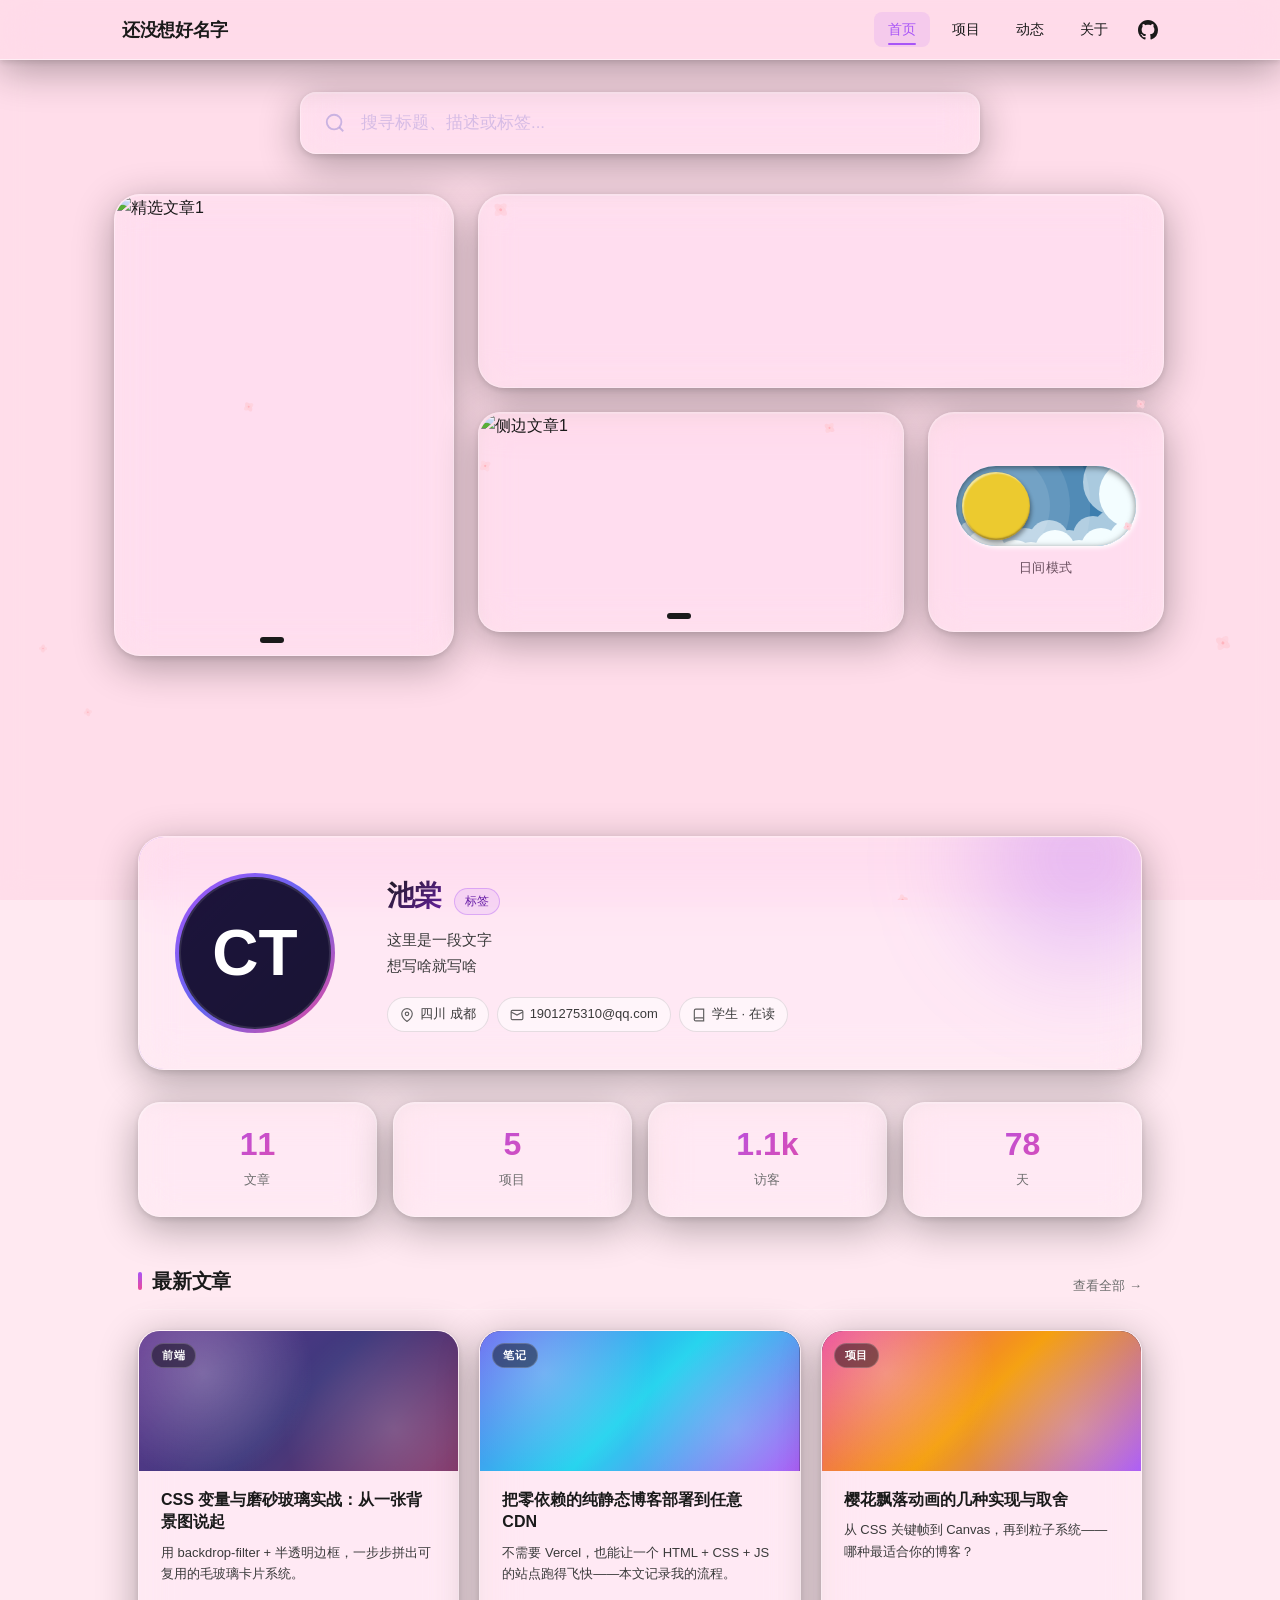
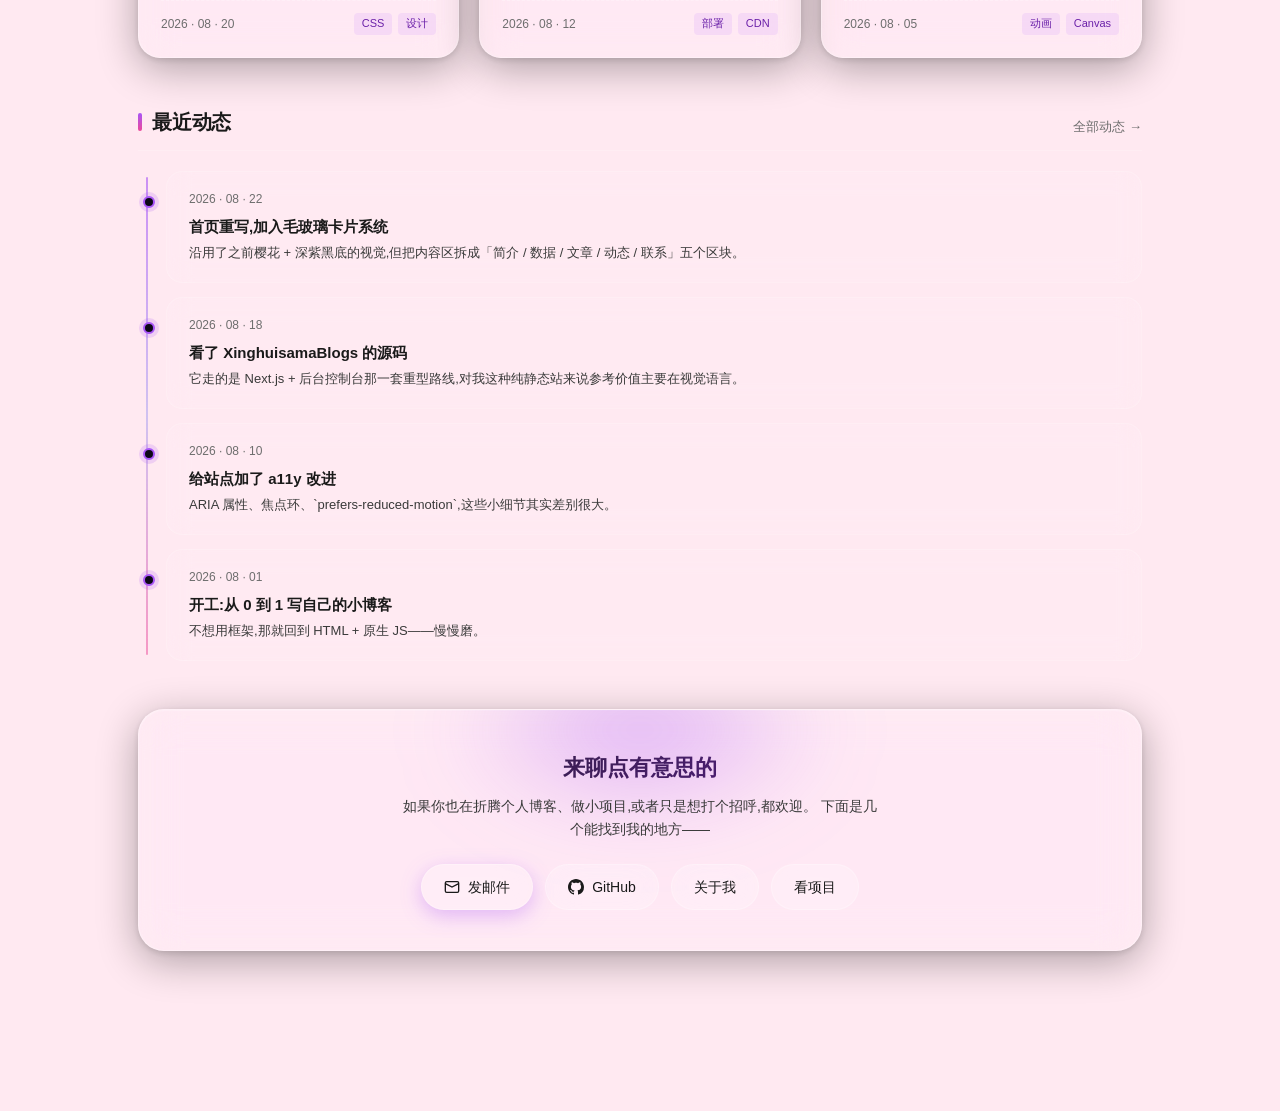
==== commit fc70367f: "[修复] 修复因为简陋的脚本而损坏的所有网页文件" ====
--- a/frontend-v2/index.html
+++ b/frontend-v2/index.html
@@ -1,656 +1,399 @@
-<!doctype html>
+<!DOCTYPE html>
 <html lang="zh-CN">
-  <head>
-    <meta charset="utf-8" />
-    <meta content="width=device-width, initial-scale=1.0" name="viewport" />
-    <meta
-      content="个人博客，分享技术文章、项目作品和生活动态"
-      name="description"
-    />
-    <meta content="博客, 个人网站, 技术文章, 项目展示" name="keywords" />
-    <meta content="博客作者" name="author" />
-    <meta content="index, follow" name="robots" />
-    <meta content="#0c0816" name="theme-color" />
-  </head>
-  <body>
-    <p>
-      Open Graph
-      <meta content="我的博客" property="og:title" />
-      <meta
-        content="个人博客，分享技术文章、项目作品和生活动态"
-        property="og:description"
-      />
-      <meta content="website" property="og:type" />
-      <meta content="zh_CN" property="og:locale" />
-      Favicon
-      <link href="favicon.svg" rel="icon" type="image/svg+xml" />
-      <link href="favicon.svg" rel="apple-touch-icon" />
-    </p>
-    <title>我的博客</title>
-    主题预设脚本（必须放在 &lt;head&gt; 最前面、CSS 之前） - 同步读取
-    localStorage，立即给 &lt;html&gt; 加 .dark / 移除 .dark - 不依赖 JS
-    加载，不依赖 DOMContentLoaded -
-    这样新页面加载时不会先渲染亮色，再"一闪"切到暗色
-    <script>
-      (function () {
-        try {
-          var t = localStorage.getItem("app-theme");
-          if (t === "dark") {
-            document.documentElement.classList.add("dark");
-          } else if (t === "light") {
-            document.documentElement.classList.remove("dark");
-          }
-        } catch (e) {
-          /* localStorage 不可用就忽略 */
+<head>
+  <meta charset="UTF-8" />
+  <meta name="viewport" content="width=device-width, initial-scale=1.0" />
+  <meta name="description" content="个人博客，分享技术文章、项目作品和生活动态" />
+  <meta name="keywords" content="博客, 个人网站, 技术文章, 项目展示" />
+  <meta name="author" content="博客作者" />
+  <meta name="robots" content="index, follow" />
+  <meta name="theme-color" content="#0c0816" />
+  
+  <!-- Open Graph -->
+  <meta property="og:title" content="我的博客" />
+  <meta property="og:description" content="个人博客，分享技术文章、项目作品和生活动态" />
+  <meta property="og:type" content="website" />
+  <meta property="og:locale" content="zh_CN" />
+  
+  <!-- Favicon -->
+  <link rel="icon" type="image/svg+xml" href="favicon.svg" />
+  <link rel="apple-touch-icon" href="favicon.svg" />
+  
+  <title>我的博客</title>
+  <!--
+    主题预设脚本（必须放在 <head> 最前面、CSS 之前）
+    - 同步读取 localStorage，立即给 <html> 加 .dark / 移除 .dark
+    - 不依赖 JS 加载，不依赖 DOMContentLoaded
+    - 这样新页面加载时不会先渲染亮色，再"一闪"切到暗色
+  -->
+  <script>
+    (function () {
+      try {
+        var t = localStorage.getItem('app-theme');
+        if (t === 'dark') {
+          document.documentElement.classList.add('dark');
+        } else if (t === 'light') {
+          document.documentElement.classList.remove('dark');
         }
-      })();
-    </script>
-    <link href="css/base.css" rel="stylesheet" />
-    <link href="css/topbar.css" rel="stylesheet" />
-    <link href="css/content.css" rel="stylesheet" />
-    <link href="css/search.css" rel="stylesheet" />
-    <link href="css/carousel.css" rel="stylesheet" />
-    <link href="css/ripple.css" rel="stylesheet" />
-    <link href="css/sakura.css" rel="stylesheet" />
-    <link href="css/home.css" rel="stylesheet" />
-    <link href="css/glass.css" rel="stylesheet" />
-    <header class="topbar" id="topbar">
-      <div class="topbar__inner">
-        <a class="topbar__logo" href="index.html">还没想好名字</a>
-        <nav aria-label="主导航" class="topbar__nav" role="navigation">
-          <a
-            aria-current="page"
-            class="topbar__link topbar__link--active"
-            href="index.html"
-            >首页</a
-          >
-          <a class="topbar__link" href="pages/projects.html">项目</a>
-          <a class="topbar__link" href="pages/updates.html">动态</a>
-          <a class="topbar__link" href="pages/about.html">关于</a>
-          <a
-            aria-label="访问我的GitHub主页"
-            class="topbar__github"
-            href="#"
-            rel="noopener noreferrer"
-            target="_blank"
-          >
-            <svg
-              aria-hidden="true"
-              fill="currentColor"
-              height="20"
-              viewbox="0 0 24 24"
-              width="20"
-            >
-              <path
-                d="M12 0C5.37 0 0 5.37 0 12c0 5.31 3.435 9.795 8.205 11.385.6.105.825-.255.825-.57 0-.285-.015-1.23-.015-2.235-3.015.555-3.795-.735-4.035-1.41-.135-.345-.72-1.41-1.23-1.695-.42-.225-1.02-.78-.015-.795.945-.015 1.62.87 1.845 1.23 1.08 1.815 2.805 1.305 3.495.99.105-.78.42-1.305.765-1.605-2.67-.3-5.46-1.335-5.46-5.925 0-1.305.465-2.385 1.23-3.225-.12-.3-.54-1.53.12-3.18 0 0 1.005-.315 3.3 1.23.96-.27 1.98-.405 3-.405s2.04.135 3 .405c2.295-1.56 3.3-1.23 3.3-1.23.66 1.65.24 2.88.12 3.18.765.84 1.23 1.905 1.23 3.225 0 4.605-2.805 5.625-5.475 5.925.435.375.81 1.095.81 2.22 0 1.605-.015 2.895-.015 3.3 0 .315.225.69.825.57A12.02 12.02 0 0 0 24 12c0-6.63-5.37-12-12-12z"
-              ></path>
+      } catch (e) { /* localStorage 不可用就忽略 */ }
+    })();
+  </script>
+
+  <link rel="stylesheet" href="css/base.css" />
+  <link rel="stylesheet" href="css/topbar.css" />
+  <link rel="stylesheet" href="css/content.css" />
+  <link rel="stylesheet" href="css/search.css" />
+  <link rel="stylesheet" href="css/carousel.css" />
+  <link rel="stylesheet" href="css/ripple.css" />
+  <link rel="stylesheet" href="css/sakura.css" />
+  <link rel="stylesheet" href="css/home.css" />
+  <link rel="stylesheet" href="css/glass.css" />
+</head>
+<body>
+  <header class="topbar" id="topbar">
+    <div class="topbar__inner">
+      <a href="index.html" class="topbar__logo">还没想好名字</a>
+
+      <nav class="topbar__nav" role="navigation" aria-label="主导航">
+        <a href="index.html" class="topbar__link topbar__link--active" aria-current="page">首页</a>
+        <a href="pages/projects.html" class="topbar__link">项目</a>
+        <a href="pages/updates.html" class="topbar__link">动态</a>
+        <a href="pages/about.html" class="topbar__link">关于</a>
+        <a href="#" class="topbar__github" aria-label="访问我的GitHub主页" target="_blank" rel="noopener noreferrer">
+          <svg width="20" height="20" viewBox="0 0 24 24" fill="currentColor" aria-hidden="true">
+            <path d="M12 0C5.37 0 0 5.37 0 12c0 5.31 3.435 9.795 8.205 11.385.6.105.825-.255.825-.57 0-.285-.015-1.23-.015-2.235-3.015.555-3.795-.735-4.035-1.41-.135-.345-.72-1.41-1.23-1.695-.42-.225-1.02-.78-.015-.795.945-.015 1.62.87 1.845 1.23 1.08 1.815 2.805 1.305 3.495.99.105-.78.42-1.305.765-1.605-2.67-.3-5.46-1.335-5.46-5.925 0-1.305.465-2.385 1.23-3.225-.12-.3-.54-1.53.12-3.18 0 0 1.005-.315 3.3 1.23.96-.27 1.98-.405 3-.405s2.04.135 3 .405c2.295-1.56 3.3-1.23 3.3-1.23.66 1.65.24 2.88.12 3.18.765.84 1.23 1.905 1.23 3.225 0 4.605-2.805 5.625-5.475 5.925.435.375.81 1.095.81 2.22 0 1.605-.015 2.895-.015 3.3 0 .315.225.69.825.57A12.02 12.02 0 0 0 24 12c0-6.63-5.37-12-12-12z"/>
+          </svg>
+        </a>
+      </nav>
+    </div>
+  </header>
+
+  <section class="search-section">
+    <div class="search-bar">
+      <div class="search-bar__field">
+        <svg class="search-bar__icon" viewBox="0 0 24 24" fill="none" stroke="currentColor" stroke-width="2">
+          <circle cx="11" cy="11" r="8"/>
+          <path d="m21 21-4.35-4.35"/>
+        </svg>
+        <input
+          class="search-bar__input"
+          type="text"
+          role="search"
+          placeholder="搜寻标题、描述或标签..."
+          autocomplete="off"
+          spellcheck="false"
+          aria-label="搜索"
+        />
+      </div>
+    </div>
+  </section>
+
+  <section class="home-section">
+    <div class="home-hero">
+      <div class="hero-left">
+        <div class="carousel-container" data-carousel="hero-main" role="region" aria-label="精选文章轮播" aria-roledescription="轮播">
+          <div class="carousel-slides">
+            <div class="carousel-slide" role="group" aria-roledescription="幻灯片" aria-label="第 1 张，共 5 张">
+              <img src="images/carousel-1.jpg" alt="精选文章1" loading="lazy" />
+            </div>
+            <div class="carousel-slide" role="group" aria-roledescription="幻灯片" aria-label="第 2 张，共 5 张">
+              <img src="images/carousel-2.jpg" alt="精选文章2" loading="lazy" />
+            </div>
+            <div class="carousel-slide" role="group" aria-roledescription="幻灯片" aria-label="第 3 张，共 5 张">
+              <img src="images/carousel-3.jpg" alt="精选文章3" loading="lazy" />
+            </div>
+            <div class="carousel-slide" role="group" aria-roledescription="幻灯片" aria-label="第 4 张，共 5 张">
+              <img src="images/carousel-4.jpg" alt="精选文章4" loading="lazy" />
+            </div>
+            <div class="carousel-slide" role="group" aria-roledescription="幻灯片" aria-label="第 5 张，共 5 张">
+              <img src="images/carousel-5.jpg" alt="精选文章5" loading="lazy" />
+            </div>
+          </div>
+          <div class="carousel-arrow prev">
+            <svg width="20" height="20" viewBox="0 0 24 24" fill="none" stroke="currentColor" stroke-width="2">
+              <polyline points="15 18 9 12 15 6"></polyline>
             </svg>
-          </a>
-        </nav>
+          </div>
+          <div class="carousel-arrow next">
+            <svg width="20" height="20" viewBox="0 0 24 24" fill="none" stroke="currentColor" stroke-width="2">
+              <polyline points="9 18 15 12 9 6"></polyline>
+            </svg>
+          </div>
+          <div class="carousel-indicators">
+            <div class="carousel-indicator"></div>
+            <div class="carousel-indicator"></div>
+            <div class="carousel-indicator"></div>
+            <div class="carousel-indicator"></div>
+            <div class="carousel-indicator"></div>
+          </div>
+        </div>
       </div>
-    </header>
-    <section class="search-section">
-      <div class="search-bar">
-        <div class="search-bar__field">
-          <svg
-            class="search-bar__icon"
-            fill="none"
-            stroke="currentColor"
-            stroke-width="2"
-            viewbox="0 0 24 24"
-          >
-            <circle cx="11" cy="11" r="8"></circle>
-            <path d="m21 21-4.35-4.35"></path>
-          </svg>
-          <input
-            aria-label="搜索"
-            autocomplete="off"
-            class="search-bar__input"
-            placeholder="搜寻标题、描述或标签..."
-            role="search"
-            spellcheck="false"
-            type="text"
-          />
+
+      <!-- 右侧区域 -->
+          <div class="hero-right">
+        <!-- 右侧顶部：固定内容 705x218 -->
+        <div class="hero-right-top">
+          <div class="featured-card" role="article" aria-label="精选内容">
+        </div>
+
+        <div class="hero-right-bottom">
+          <div class="hero-right-bottom-left">
+            <div class="carousel-container side" data-carousel="hero-side" role="region" aria-label="侧边文章轮播" aria-roledescription="轮播">
+              <div class="carousel-slides">
+                <div class="carousel-slide" role="group" aria-roledescription="幻灯片" aria-label="第 1 张，共 5 张">
+                  <img src="images/side-1.jpg" alt="侧边文章1" loading="lazy" />
+                </div>
+                <div class="carousel-slide" role="group" aria-roledescription="幻灯片" aria-label="第 2 张，共 5 张">
+                  <img src="images/side-2.jpg" alt="侧边文章2" loading="lazy" />
+                </div>
+                <div class="carousel-slide" role="group" aria-roledescription="幻灯片" aria-label="第 3 张，共 5 张">
+                  <img src="images/side-3.jpg" alt="侧边文章3" loading="lazy" />
+                </div>
+                <div class="carousel-slide" role="group" aria-roledescription="幻灯片" aria-label="第 4 张，共 5 张">
+                  <img src="images/side-4.jpg" alt="侧边文章4" loading="lazy" />
+                </div>
+                <div class="carousel-slide" role="group" aria-roledescription="幻灯片" aria-label="第 5 张，共 5 张">
+                  <img src="images/side-5.jpg" alt="侧边文章5" loading="lazy" />
+                </div>
+              </div>
+              <div class="carousel-arrow prev">
+                <svg width="16" height="16" viewBox="0 0 24 24" fill="none" stroke="currentColor" stroke-width="2">
+                  <polyline points="15 18 9 12 15 6"></polyline>
+                </svg>
+              </div>
+              <div class="carousel-arrow next">
+                <svg width="16" height="16" viewBox="0 0 24 24" fill="none" stroke="currentColor" stroke-width="2">
+                  <polyline points="9 18 15 12 9 6"></polyline>
+                </svg>
+              </div>
+              <div class="carousel-indicators">
+                <div class="carousel-indicator"></div>
+                <div class="carousel-indicator"></div>
+                <div class="carousel-indicator"></div>
+                <div class="carousel-indicator"></div>
+                <div class="carousel-indicator"></div>
+              </div>
+            </div>
+          </div>
+
+          <!-- 右下右主题切换（test 同款 pill 形开关 + 毛玻璃包裹） -->
+          <div class="hero-right-bottom-right">
+            <div class="theme-toggle-wrap">
+              <button class="theme-toggle" id="theme-toggle-btn" role="switch" aria-checked="false" aria-label="切换到暗色主题">
+              <div class="theme-toggle__container">
+                <div class="theme-toggle__clouds"></div>
+                <div class="theme-toggle__stars" aria-hidden="true">
+                  <svg xmlns="http://www.w3.org/2000/svg" viewBox="0 0 144 55" fill="none">
+                    <path fill-rule="evenodd" clip-rule="evenodd" d="M135.831 3.00688C135.055 3.85027 134.111 4.29946 133 4.35447C134.111 4.40947 135.055 4.85867 135.831 5.71123C136.607 6.55462 136.996 7.56303 136.996 8.72727C136.996 7.95722 137.172 7.25134 137.525 6.59129C137.886 5.93124 138.372 5.39954 138.98 5.00535C139.598 4.60199 140.268 4.39114 141 4.35447C139.88 4.2903 138.936 3.85027 138.16 3.00688C137.384 2.16348 136.996 1.16425 136.996 0C136.996 1.16425 136.607 2.16348 135.831 3.00688ZM31 23.3545C32.1114 23.2995 33.0551 22.8503 33.8313 22.0069C34.6075 21.1635 34.9956 20.1642 34.9956 19C34.9956 20.1642 35.3837 21.1635 36.1599 22.0069C36.9361 22.8503 37.8798 23.2903 39 23.3545C38.2679 23.3911 37.5976 23.602 36.9802 24.0053C36.3716 24.3995 35.8864 24.9312 35.5248 25.5913C35.172 26.2513 34.9956 26.9572 34.9956 27.7273C34.9956 26.563 34.6075 25.5546 33.8313 24.7112C33.0551 23.8587 32.1114 23.4095 31 23.3545ZM0 36.3545C1.11136 36.2995 2.05513 35.8503 2.83131 35.0069C3.6075 34.1635 3.99559 33.1642 3.99559 32C3.99559 33.1642 4.38368 34.1635 5.15987 35.0069C5.93605 35.8503 6.87982 36.2903 8 36.3545C7.26792 36.3911 6.59757 36.602 5.98015 37.0053C5.37155 37.3995 4.88644 37.9312 4.52481 38.5913C4.172 39.2513 3.99559 39.9572 3.99559 40.7273C3.99559 39.563 3.6075 38.5546 2.83131 37.7112C2.05513 36.8587 1.11136 36.4095 0 36.3545ZM56.8313 24.0069C56.0551 24.8503 55.1114 25.2995 54 25.3545C55.1114 25.4095 56.0551 25.8587 56.8313 26.7112C57.6075 27.5546 57.9956 28.563 57.9956 29.7273C57.9956 28.9572 58.172 28.2513 58.5248 27.5913C58.8864 26.9312 59.3716 26.3995 59.9802 26.0053C60.5976 25.602 61.2679 25.3911 62 25.3545C60.8798 25.2903 59.9361 24.8503 59.1599 24.0069C58.3837 23.1635 57.9956 22.1642 57.9956 21C57.9956 22.1642 57.6075 23.1635 56.8313 24.0069ZM81 25.3545C82.1114 25.2995 83.0551 24.8503 83.8313 24.0069C84.6075 23.1635 84.9956 22.1642 84.9956 21C84.9956 22.1642 85.3837 23.1635 86.1599 24.0069C86.9361 24.8503 87.8798 25.2903 89 25.3545C88.2679 25.3911 87.5976 25.602 86.9802 26.0053C86.3716 24.3995 85.8864 26.9312 85.5248 27.5913C85.172 28.2513 84.9956 28.9572 84.9956 29.7273C84.9956 28.563 84.6075 27.5546 83.8313 26.7112C83.0551 25.8587 82.1114 25.4095 81 25.3545ZM136 36.3545C137.111 36.2995 138.055 35.8503 138.831 35.0069C139.607 34.1635 139.996 33.1642 139.996 32C139.996 33.1642 140.384 34.1635 141.16 35.0069C141.936 35.8503 142.88 36.2903 144 36.3545C143.268 36.3911 142.598 36.602 141.98 37.0053C141.372 37.3995 140.886 37.9312 140.525 38.5913C140.172 39.2513 139.996 39.9572 139.996 40.7273C139.996 39.563 139.607 38.5546 138.831 37.7112C138.055 36.8587 137.111 36.4095 136 36.3545ZM101.831 49.0069C101.055 49.8503 100.111 50.2995 99 50.3545C100.111 50.4095 101.055 50.8587 101.831 51.7112C102.607 52.5546 102.996 53.563 102.996 54.7273C102.996 53.9572 103.172 53.2513 103.525 52.5913C103.886 51.9312 104.372 51.3995 104.98 51.0053C105.598 50.602 106.268 50.3911 107 50.3545C105.88 50.2903 104.936 49.8503 104.16 49.0069C103.384 48.1635 102.996 47.1642 102.996 46C102.996 47.1642 102.607 48.1635 101.831 49.0069Z" fill="currentColor"></path>
+                  </svg>
+                </div>
+                <div class="theme-toggle__sun">
+                  <div class="theme-toggle__moon-mask">
+                    <div class="theme-toggle__crater"></div>
+                    <div class="theme-toggle__crater"></div>
+                    <div class="theme-toggle__crater"></div>
+                  </div>
+                </div>
+              </div>
+            </button>
+            <!-- 下方标签（按主题切换文字） -->
+            <span class="theme-toggle__label" id="theme-toggle-label">日间模式</span>
+            </div>
+          </div>
         </div>
       </div>
-    </section>
-    <section class="home-section">
-      <div class="home-hero">
-        <div class="hero-left">
-          <div
-            aria-label="精选文章轮播"
-            aria-roledescription="轮播"
-            class="carousel-container"
-            data-carousel="hero-main"
-            role="region"
-          >
-            <div class="carousel-slides">
-              <div
-                aria-label="第 1 张，共 5 张"
-                aria-roledescription="幻灯片"
-                class="carousel-slide"
-                role="group"
-              >
-                <img
-                  alt="精选文章1"
-                  loading="lazy"
-                  src="images/carousel-1.jpg"
-                />
-              </div>
-              <div
-                aria-label="第 2 张，共 5 张"
-                aria-roledescription="幻灯片"
-                class="carousel-slide"
-                role="group"
-              >
-                <img
-                  alt="精选文章2"
-                  loading="lazy"
-                  src="images/carousel-2.jpg"
-                />
-              </div>
-              <div
-                aria-label="第 3 张，共 5 张"
-                aria-roledescription="幻灯片"
-                class="carousel-slide"
-                role="group"
-              >
-                <img
-                  alt="精选文章3"
-                  loading="lazy"
-                  src="images/carousel-3.jpg"
-                />
-              </div>
-              <div
-                aria-label="第 4 张，共 5 张"
-                aria-roledescription="幻灯片"
-                class="carousel-slide"
-                role="group"
-              >
-                <img
-                  alt="精选文章4"
-                  loading="lazy"
-                  src="images/carousel-4.jpg"
-                />
-              </div>
-              <div
-                aria-label="第 5 张，共 5 张"
-                aria-roledescription="幻灯片"
-                class="carousel-slide"
-                role="group"
-              >
-                <img
-                  alt="精选文章5"
-                  loading="lazy"
-                  src="images/carousel-5.jpg"
-                />
-              </div>
-            </div>
-            <div class="carousel-arrow prev">
-              <svg
-                fill="none"
-                height="20"
-                stroke="currentColor"
-                stroke-width="2"
-                viewbox="0 0 24 24"
-                width="20"
-              >
-                <polyline points="15 18 9 12 15 6"></polyline>
+    </div>
+  </section>
+
+  <main class="content" role="main">
+    <div class="home-content">
+
+      <!-- 1. 个人简介卡片 -->
+      <section class="profile-card reveal" aria-label="个人简介">
+        <div class="profile-avatar">
+          <div class="profile-avatar-inner">CT</div>
+        </div>
+        <div class="profile-info">
+          <div class="profile-name">
+            <h2>池棠</h2>
+            <span class="profile-tag">标签</span>
+          </div>
+          <p class="profile-bio">
+            这里是一段文字<br>
+            想写啥就写啥
+          </p>
+          <div class="profile-meta">
+            <span class="profile-meta-item">
+              <svg viewBox="0 0 24 24" fill="none" stroke="currentColor" stroke-width="2" aria-hidden="true">
+                <path d="M21 10c0 7-9 13-9 13s-9-6-9-13a9 9 0 0 1 18 0z"/>
+                <circle cx="12" cy="10" r="3"/>
               </svg>
-            </div>
-            <div class="carousel-arrow next">
-              <svg
-                fill="none"
-                height="20"
-                stroke="currentColor"
-                stroke-width="2"
-                viewbox="0 0 24 24"
-                width="20"
-              >
-                <polyline points="9 18 15 12 9 6"></polyline>
+              四川 成都
+            </span>
+            <span class="profile-meta-item">
+              <svg viewBox="0 0 24 24" fill="none" stroke="currentColor" stroke-width="2" aria-hidden="true">
+                <rect x="2" y="4" width="20" height="16" rx="2"/>
+                <path d="m22 7-10 5L2 7"/>
               </svg>
-            </div>
-            <div class="carousel-indicators">
-              <div class="carousel-indicator"></div>
-              <div class="carousel-indicator"></div>
-              <div class="carousel-indicator"></div>
-              <div class="carousel-indicator"></div>
-              <div class="carousel-indicator"></div>
-            </div>
-          </div>
-        </div>
-        右侧区域
-        <div class="hero-right">
-          右侧顶部：固定内容 705x218
-          <div class="hero-right-top">
-            <div
-              aria-label="精选内容"
-              class="featured-card"
-              role="article"
-            ></div>
-            <div class="hero-right-bottom">
-              <div class="hero-right-bottom-left">
-                <div
-                  aria-label="侧边文章轮播"
-                  aria-roledescription="轮播"
-                  class="carousel-container side"
-                  data-carousel="hero-side"
-                  role="region"
-                >
-                  <div class="carousel-slides">
-                    <div
-                      aria-label="第 1 张，共 5 张"
-                      aria-roledescription="幻灯片"
-                      class="carousel-slide"
-                      role="group"
-                    >
-                      <img
-                        alt="侧边文章1"
-                        loading="lazy"
-                        src="images/side-1.jpg"
-                      />
-                    </div>
-                    <div
-                      aria-label="第 2 张，共 5 张"
-                      aria-roledescription="幻灯片"
-                      class="carousel-slide"
-                      role="group"
-                    >
-                      <img
-                        alt="侧边文章2"
-                        loading="lazy"
-                        src="images/side-2.jpg"
-                      />
-                    </div>
-                    <div
-                      aria-label="第 3 张，共 5 张"
-                      aria-roledescription="幻灯片"
-                      class="carousel-slide"
-                      role="group"
-                    >
-                      <img
-                        alt="侧边文章3"
-                        loading="lazy"
-                        src="images/side-3.jpg"
-                      />
-                    </div>
-                    <div
-                      aria-label="第 4 张，共 5 张"
-                      aria-roledescription="幻灯片"
-                      class="carousel-slide"
-                      role="group"
-                    >
-                      <img
-                        alt="侧边文章4"
-                        loading="lazy"
-                        src="images/side-4.jpg"
-                      />
-                    </div>
-                    <div
-                      aria-label="第 5 张，共 5 张"
-                      aria-roledescription="幻灯片"
-                      class="carousel-slide"
-                      role="group"
-                    >
-                      <img
-                        alt="侧边文章5"
-                        loading="lazy"
-                        src="images/side-5.jpg"
-                      />
-                    </div>
-                  </div>
-                  <div class="carousel-arrow prev">
-                    <svg
-                      fill="none"
-                      height="16"
-                      stroke="currentColor"
-                      stroke-width="2"
-                      viewbox="0 0 24 24"
-                      width="16"
-                    >
-                      <polyline points="15 18 9 12 15 6"></polyline>
-                    </svg>
-                  </div>
-                  <div class="carousel-arrow next">
-                    <svg
-                      fill="none"
-                      height="16"
-                      stroke="currentColor"
-                      stroke-width="2"
-                      viewbox="0 0 24 24"
-                      width="16"
-                    >
-                      <polyline points="9 18 15 12 9 6"></polyline>
-                    </svg>
-                  </div>
-                  <div class="carousel-indicators">
-                    <div class="carousel-indicator"></div>
-                    <div class="carousel-indicator"></div>
-                    <div class="carousel-indicator"></div>
-                    <div class="carousel-indicator"></div>
-                    <div class="carousel-indicator"></div>
-                  </div>
-                </div>
-              </div>
-              右下右主题切换（test 同款 pill 形开关 + 毛玻璃包裹）
-              <div class="hero-right-bottom-right">
-                <div class="theme-toggle-wrap">
-                  <button
-                    aria-checked="false"
-                    aria-label="切换到暗色主题"
-                    class="theme-toggle"
-                    id="theme-toggle-btn"
-                    role="switch"
-                  >
-                    <div class="theme-toggle__container">
-                      <div class="theme-toggle__clouds"></div>
-                      <div aria-hidden="true" class="theme-toggle__stars">
-                        <svg
-                          fill="none"
-                          viewbox="0 0 144 55"
-                          xmlns="http://www.w3.org/2000/svg"
-                        >
-                          <path
-                            clip-rule="evenodd"
-                            d="M135.831 3.00688C135.055 3.85027 134.111 4.29946 133 4.35447C134.111 4.40947 135.055 4.85867 135.831 5.71123C136.607 6.55462 136.996 7.56303 136.996 8.72727C136.996 7.95722 137.172 7.25134 137.525 6.59129C137.886 5.93124 138.372 5.39954 138.98 5.00535C139.598 4.60199 140.268 4.39114 141 4.35447C139.88 4.2903 138.936 3.85027 138.16 3.00688C137.384 2.16348 136.996 1.16425 136.996 0C136.996 1.16425 136.607 2.16348 135.831 3.00688ZM31 23.3545C32.1114 23.2995 33.0551 22.8503 33.8313 22.0069C34.6075 21.1635 34.9956 20.1642 34.9956 19C34.9956 20.1642 35.3837 21.1635 36.1599 22.0069C36.9361 22.8503 37.8798 23.2903 39 23.3545C38.2679 23.3911 37.5976 23.602 36.9802 24.0053C36.3716 24.3995 35.8864 24.9312 35.5248 25.5913C35.172 26.2513 34.9956 26.9572 34.9956 27.7273C34.9956 26.563 34.6075 25.5546 33.8313 24.7112C33.0551 23.8587 32.1114 23.4095 31 23.3545ZM0 36.3545C1.11136 36.2995 2.05513 35.8503 2.83131 35.0069C3.6075 34.1635 3.99559 33.1642 3.99559 32C3.99559 33.1642 4.38368 34.1635 5.15987 35.0069C5.93605 35.8503 6.87982 36.2903 8 36.3545C7.26792 36.3911 6.59757 36.602 5.98015 37.0053C5.37155 37.3995 4.88644 37.9312 4.52481 38.5913C4.172 39.2513 3.99559 39.9572 3.99559 40.7273C3.99559 39.563 3.6075 38.5546 2.83131 37.7112C2.05513 36.8587 1.11136 36.4095 0 36.3545ZM56.8313 24.0069C56.0551 24.8503 55.1114 25.2995 54 25.3545C55.1114 25.4095 56.0551 25.8587 56.8313 26.7112C57.6075 27.5546 57.9956 28.563 57.9956 29.7273C57.9956 28.9572 58.172 28.2513 58.5248 27.5913C58.8864 26.9312 59.3716 26.3995 59.9802 26.0053C60.5976 25.602 61.2679 25.3911 62 25.3545C60.8798 25.2903 59.9361 24.8503 59.1599 24.0069C58.3837 23.1635 57.9956 22.1642 57.9956 21C57.9956 22.1642 57.6075 23.1635 56.8313 24.0069ZM81 25.3545C82.1114 25.2995 83.0551 24.8503 83.8313 24.0069C84.6075 23.1635 84.9956 22.1642 84.9956 21C84.9956 22.1642 85.3837 23.1635 86.1599 24.0069C86.9361 24.8503 87.8798 25.2903 89 25.3545C88.2679 25.3911 87.5976 25.602 86.9802 26.0053C86.3716 24.3995 85.8864 26.9312 85.5248 27.5913C85.172 28.2513 84.9956 28.9572 84.9956 29.7273C84.9956 28.563 84.6075 27.5546 83.8313 26.7112C83.0551 25.8587 82.1114 25.4095 81 25.3545ZM136 36.3545C137.111 36.2995 138.055 35.8503 138.831 35.0069C139.607 34.1635 139.996 33.1642 139.996 32C139.996 33.1642 140.384 34.1635 141.16 35.0069C141.936 35.8503 142.88 36.2903 144 36.3545C143.268 36.3911 142.598 36.602 141.98 37.0053C141.372 37.3995 140.886 37.9312 140.525 38.5913C140.172 39.2513 139.996 39.9572 139.996 40.7273C139.996 39.563 139.607 38.5546 138.831 37.7112C138.055 36.8587 137.111 36.4095 136 36.3545ZM101.831 49.0069C101.055 49.8503 100.111 50.2995 99 50.3545C100.111 50.4095 101.055 50.8587 101.831 51.7112C102.607 52.5546 102.996 53.563 102.996 54.7273C102.996 53.9572 103.172 53.2513 103.525 52.5913C103.886 51.9312 104.372 51.3995 104.98 51.0053C105.598 50.602 106.268 50.3911 107 50.3545C105.88 50.2903 104.936 49.8503 104.16 49.0069C103.384 48.1635 102.996 47.1642 102.996 46C102.996 47.1642 102.607 48.1635 101.831 49.0069Z"
-                            fill="currentColor"
-                            fill-rule="evenodd"
-                          ></path>
-                        </svg>
-                      </div>
-                      <div class="theme-toggle__sun">
-                        <div class="theme-toggle__moon-mask">
-                          <div class="theme-toggle__crater"></div>
-                          <div class="theme-toggle__crater"></div>
-                          <div class="theme-toggle__crater"></div>
-                        </div>
-                      </div>
-                    </div>
-                  </button>
-                  下方标签（按主题切换文字）
-                  <span class="theme-toggle__label" id="theme-toggle-label"
-                    >日间模式</span
-                  >
-                </div>
-              </div>
-            </div>
-          </div>
-        </div>
-        <main class="content" role="main">
-          <div class="home-content">
-            1. 个人简介卡片
-            <section aria-label="个人简介" class="profile-card reveal">
-              <div class="profile-avatar">
-                <div class="profile-avatar-inner">CT</div>
-              </div>
-              <div class="profile-info">
-                <div class="profile-name">
-                  <h2>池棠</h2>
-                  <span class="profile-tag">标签</span>
-                </div>
-                <p class="profile-bio">
-                  这里是一段文字
-                  <br />
-                  想写啥就写啥
-                </p>
-                <div class="profile-meta">
-                  <span class="profile-meta-item">
-                    <svg
-                      aria-hidden="true"
-                      fill="none"
-                      stroke="currentColor"
-                      stroke-width="2"
-                      viewbox="0 0 24 24"
-                    >
-                      <path
-                        d="M21 10c0 7-9 13-9 13s-9-6-9-13a9 9 0 0 1 18 0z"
-                      ></path>
-                      <circle cx="12" cy="10" r="3"></circle>
-                    </svg>
-                    四川 成都
-                  </span>
-                  <span class="profile-meta-item">
-                    <svg
-                      aria-hidden="true"
-                      fill="none"
-                      stroke="currentColor"
-                      stroke-width="2"
-                      viewbox="0 0 24 24"
-                    >
-                      <rect height="16" rx="2" width="20" x="2" y="4"></rect>
-                      <path d="m22 7-10 5L2 7"></path>
-                    </svg>
-                    1901275310@qq.com
-                  </span>
-                  <span class="profile-meta-item">
-                    <svg
-                      aria-hidden="true"
-                      fill="none"
-                      stroke="currentColor"
-                      stroke-width="2"
-                      viewbox="0 0 24 24"
-                    >
-                      <path d="M4 19.5A2.5 2.5 0 0 1 6.5 17H20"></path>
-                      <path
-                        d="M6.5 2H20v20H6.5A2.5 2.5 0 0 1 4 19.5v-15A2.5 2.5 0 0 1 6.5 2z"
-                      ></path>
-                    </svg>
-                    学生 · 在读
-                  </span>
-                </div>
-              </div>
-            </section>
-            2. 数据 stat 条
-            <section
-              aria-label="站点数据"
-              class="stat-bar reveal"
-              data-delay="1"
-            >
-              <div class="stat-item">
-                <span class="stat-number">12</span>
-                <span class="stat-label">文章</span>
-              </div>
-              <div class="stat-item">
-                <span class="stat-number">5</span>
-                <span class="stat-label">项目</span>
-              </div>
-              <div class="stat-item">
-                <span class="stat-number">1.2k</span>
-                <span class="stat-label">访客</span>
-              </div>
-              <div class="stat-item">
-                <span class="stat-number">87</span>
-                <span class="stat-label">天</span>
-              </div>
-            </section>
-            3. 最新文章
-            <section aria-label="最新文章" class="reveal" data-delay="2">
-              <div class="section-heading">
-                <h3>最新文章</h3>
-                <a class="more" href="pages/updates.html">查看全部 →</a>
-              </div>
-              <div class="post-grid">
-                文章卡片模板： - 没有图片时：使用占位渐变（CSS
-                里默认的紫→粉渐变） - 上传图片后：给 .post-card-cover 加
-                class="has-image"，并在 style 里设 --cover-image 例：&lt;div
-                class="post-card-cover has-image" style="--cover-image:
-                url('images/posts/foo.jpg');"&gt; - 标题 / 描述 / 日期 / tag
-                文字全部跟随主题按钮（亮色=深色，暗色=浅色）
-                <a class="post-card" href="#">
-                  <div class="post-card-cover">
-                    <span class="post-card-cover-label">前端</span>
-                  </div>
-                  <h4 class="post-card-title">
-                    CSS 变量与磨砂玻璃实战：从一张背景图说起
-                  </h4>
-                  <p class="post-card-desc">
-                    用 backdrop-filter +
-                    半透明边框，一步步拼出可复用的毛玻璃卡片系统。
-                  </p>
-                  <div class="post-card-foot">
-                    <span>2026 · 08 · 20</span>
-                    <div class="post-card-tags">
-                      <span>CSS</span>
-                      <span>设计</span>
-                    </div>
-                  </div>
-                </a>
-                <a class="post-card" href="#">
-                  上传图片后，把占位渐变换成图片： &lt;div
-                  class="post-card-cover has-image" style="--cover-image:
-                  url('images/posts/deploy.jpg');"&gt;
-                  <div
-                    class="post-card-cover"
-                    style="
-                      --cover-image: linear-gradient(
-                        135deg,
-                        #6366f1,
-                        #22d3ee 50%,
-                        #a855f7
-                      );
-                    "
-                  >
-                    <span class="post-card-cover-label">笔记</span>
-                  </div>
-                  <h4 class="post-card-title">
-                    把零依赖的纯静态博客部署到任意 CDN
-                  </h4>
-                  <p class="post-card-desc">
-                    不需要 Vercel，也能让一个 HTML + CSS + JS
-                    的站点跑得飞快——本文记录我的流程。
-                  </p>
-                  <div class="post-card-foot">
-                    <span>2026 · 08 · 12</span>
-                    <div class="post-card-tags">
-                      <span>部署</span>
-                      <span>CDN</span>
-                    </div>
-                  </div>
-                </a>
-                <a class="post-card" href="#">
-                  <div
-                    class="post-card-cover"
-                    style="
-                      --cover-image: linear-gradient(
-                        135deg,
-                        #ec4899,
-                        #f59e0b 50%,
-                        #a855f7
-                      );
-                    "
-                  >
-                    <span class="post-card-cover-label">项目</span>
-                  </div>
-                  <h4 class="post-card-title">樱花飘落动画的几种实现与取舍</h4>
-                  <p class="post-card-desc">
-                    从 CSS 关键帧到 Canvas，再到粒子系统——哪种最适合你的博客？
-                  </p>
-                  <div class="post-card-foot">
-                    <span>2026 · 08 · 05</span>
-                    <div class="post-card-tags">
-                      <span>动画</span>
-                      <span>Canvas</span>
-                    </div>
-                  </div>
-                </a>
-              </div>
-            </section>
-            4. 最近动态 时间线
-            <section aria-label="最近动态" class="reveal" data-delay="3">
-              <div class="section-heading">
-                <h3>最近动态</h3>
-                <a class="more" href="pages/updates.html">全部动态 →</a>
-              </div>
-              <div class="timeline">
-                <div class="timeline-item">
-                  <div class="timeline-date">2026 · 08 · 22</div>
-                  <div class="timeline-title">首页重写,加入毛玻璃卡片系统</div>
-                  <div class="timeline-desc">
-                    沿用了之前樱花 + 深紫黑底的视觉,但把内容区拆成「简介 / 数据
-                    / 文章 / 动态 / 联系」五个区块。
-                  </div>
-                </div>
-                <div class="timeline-item">
-                  <div class="timeline-date">2026 · 08 · 18</div>
-                  <div class="timeline-title">看了 XinghuisamaBlogs 的源码</div>
-                  <div class="timeline-desc">
-                    它走的是 Next.js +
-                    后台控制台那一套重型路线,对我这种纯静态站来说参考价值主要在视觉语言。
-                  </div>
-                </div>
-                <div class="timeline-item">
-                  <div class="timeline-date">2026 · 08 · 10</div>
-                  <div class="timeline-title">给站点加了 a11y 改进</div>
-                  <div class="timeline-desc">
-                    ARIA
-                    属性、焦点环、`prefers-reduced-motion`,这些小细节其实差别很大。
-                  </div>
-                </div>
-                <div class="timeline-item">
-                  <div class="timeline-date">2026 · 08 · 01</div>
-                  <div class="timeline-title">
-                    开工:从 0 到 1 写自己的小博客
-                  </div>
-                  <div class="timeline-desc">
-                    不想用框架,那就回到 HTML + 原生 JS——慢慢磨。
-                  </div>
-                </div>
-              </div>
-            </section>
-            5. 联系区
-            <section
-              aria-label="联系我"
-              class="contact-card reveal"
-              data-delay="4"
-            >
-              <h3 class="contact-title">来聊点有意思的</h3>
-              <p class="contact-desc">
-                如果你也在折腾个人博客、做小项目,或者只是想打个招呼,都欢迎。
-                下面是几个能找到我的地方——
-              </p>
-              <div class="contact-actions">
-                <a
-                  class="contact-btn contact-btn--primary"
-                  href="mailto:hi@example.com"
-                >
-                  <svg
-                    aria-hidden="true"
-                    fill="none"
-                    stroke="currentColor"
-                    stroke-width="2"
-                    viewbox="0 0 24 24"
-                  >
-                    <rect height="16" rx="2" width="20" x="2" y="4"></rect>
-                    <path d="m22 7-10 5L2 7"></path>
-                  </svg>
-                  发邮件
-                </a>
-                <a aria-label="GitHub" class="contact-btn" href="#">
-                  <svg
-                    aria-hidden="true"
-                    fill="currentColor"
-                    viewbox="0 0 24 24"
-                  >
-                    <path
-                      d="M12 0C5.37 0 0 5.37 0 12c0 5.31 3.435 9.795 8.205 11.385.6.105.825-.255.825-.57 0-.285-.015-1.23-.015-2.235-3.015.555-3.795-.735-4.035-1.41-.135-.345-.72-1.41-1.23-1.695-.42-.225-1.02-.78-.015-.795.945-.015 1.62.87 1.845 1.23 1.08 1.815 2.805 1.305 3.495.99.105-.78.42-1.305.765-1.605-2.67-.3-5.46-1.335-5.46-5.925 0-1.305.465-2.385 1.23-3.225-.12-.3-.54-1.53.12-3.18 0 0 1.005-.315 3.3 1.23.96-.27 1.98-.405 3-.405s2.04.135 3 .405c2.295-1.56 3.3-1.23 3.3-1.23.66 1.65.24 2.88.12 3.18.765.84 1.23 1.905 1.23 3.225 0 4.605-2.805 5.625-5.475 5.925.435.375.81 1.095.81 2.22 0 1.605-.015 2.895-.015 3.3 0 .315.225.69.825.57A12.02 12.02 0 0 0 24 12c0-6.63-5.37-12-12-12z"
-                    ></path>
-                  </svg>
-                  GitHub
-                </a>
-                <a class="contact-btn" href="pages/about.html">关于我</a>
-                <a class="contact-btn" href="pages/projects.html">看项目</a>
-              </div>
-            </section>
-          </div>
-        </main>
-        <script src="js/utils.js"></script>
-        <script src="js/theme.js"></script>
-        <script src="js/topbar.js"></script>
-        <script src="js/ripple.js"></script>
-        <script src="js/sakura.js"></script>
-        <script src="js/carousel.js"></script>
-        <script src="js/home.js"></script>
-      </div>
-    </section>
-  </body>
+              1901275310@qq.com
+            </span>
+            <span class="profile-meta-item">
+              <svg viewBox="0 0 24 24" fill="none" stroke="currentColor" stroke-width="2" aria-hidden="true">
+                <path d="M4 19.5A2.5 2.5 0 0 1 6.5 17H20"/>
+                <path d="M6.5 2H20v20H6.5A2.5 2.5 0 0 1 4 19.5v-15A2.5 2.5 0 0 1 6.5 2z"/>
+              </svg>
+              学生 · 在读
+            </span>
+          </div>
+        </div>
+      </section>
+
+      <!-- 2. 数据 stat 条 -->
+      <section class="stat-bar reveal" data-delay="1" aria-label="站点数据">
+        <div class="stat-item">
+          <span class="stat-number">12</span>
+          <span class="stat-label">文章</span>
+        </div>
+        <div class="stat-item">
+          <span class="stat-number">5</span>
+          <span class="stat-label">项目</span>
+        </div>
+        <div class="stat-item">
+          <span class="stat-number">1.2k</span>
+          <span class="stat-label">访客</span>
+        </div>
+        <div class="stat-item">
+          <span class="stat-number">87</span>
+          <span class="stat-label">天</span>
+        </div>
+      </section>
+
+      <!-- 3. 最新文章 -->
+      <section aria-label="最新文章" class="reveal" data-delay="2">
+        <div class="section-heading">
+          <h3>最新文章</h3>
+          <a class="more" href="pages/updates.html">查看全部 →</a>
+        </div>
+        <div class="post-grid">
+
+          <!--
+            文章卡片模板：
+              - 没有图片时：使用占位渐变（CSS 里默认的紫→粉渐变）
+              - 上传图片后：给 .post-card-cover 加 class="has-image"，并在 style 里设 --cover-image
+                例：<div class="post-card-cover has-image" style="--cover-image: url('images/posts/foo.jpg');">
+              - 标题 / 描述 / 日期 / tag 文字全部跟随主题按钮（亮色=深色，暗色=浅色）
+          -->
+          <a class="post-card" href="#">
+            <div class="post-card-cover">
+              <span class="post-card-cover-label">前端</span>
+            </div>
+            <h4 class="post-card-title">CSS 变量与磨砂玻璃实战：从一张背景图说起</h4>
+            <p class="post-card-desc">用 backdrop-filter + 半透明边框，一步步拼出可复用的毛玻璃卡片系统。</p>
+            <div class="post-card-foot">
+              <span>2026 · 08 · 20</span>
+              <div class="post-card-tags"><span>CSS</span><span>设计</span></div>
+            </div>
+          </a>
+
+          <a class="post-card" href="#">
+            <!-- 上传图片后，把占位渐变换成图片：
+                 <div class="post-card-cover has-image" style="--cover-image: url('images/posts/deploy.jpg');"> -->
+            <div class="post-card-cover" style="--cover-image: linear-gradient(135deg, #6366f1, #22d3ee 50%, #a855f7);">
+              <span class="post-card-cover-label">笔记</span>
+            </div>
+            <h4 class="post-card-title">把零依赖的纯静态博客部署到任意 CDN</h4>
+            <p class="post-card-desc">不需要 Vercel，也能让一个 HTML + CSS + JS 的站点跑得飞快——本文记录我的流程。</p>
+            <div class="post-card-foot">
+              <span>2026 · 08 · 12</span>
+              <div class="post-card-tags"><span>部署</span><span>CDN</span></div>
+            </div>
+          </a>
+
+          <a class="post-card" href="#">
+            <div class="post-card-cover" style="--cover-image: linear-gradient(135deg, #ec4899, #f59e0b 50%, #a855f7);">
+              <span class="post-card-cover-label">项目</span>
+            </div>
+            <h4 class="post-card-title">樱花飘落动画的几种实现与取舍</h4>
+            <p class="post-card-desc">从 CSS 关键帧到 Canvas，再到粒子系统——哪种最适合你的博客？</p>
+            <div class="post-card-foot">
+              <span>2026 · 08 · 05</span>
+              <div class="post-card-tags"><span>动画</span><span>Canvas</span></div>
+            </div>
+          </a>
+
+        </div>
+      </section>
+
+      <!-- 4. 最近动态 时间线 -->
+      <section aria-label="最近动态" class="reveal" data-delay="3">
+        <div class="section-heading">
+          <h3>最近动态</h3>
+          <a class="more" href="pages/updates.html">全部动态 →</a>
+        </div>
+        <div class="timeline">
+
+          <div class="timeline-item">
+            <div class="timeline-date">2026 · 08 · 22</div>
+            <div class="timeline-title">首页重写,加入毛玻璃卡片系统</div>
+            <div class="timeline-desc">沿用了之前樱花 + 深紫黑底的视觉,但把内容区拆成「简介 / 数据 / 文章 / 动态 / 联系」五个区块。</div>
+          </div>
+
+          <div class="timeline-item">
+            <div class="timeline-date">2026 · 08 · 18</div>
+            <div class="timeline-title">看了 XinghuisamaBlogs 的源码</div>
+            <div class="timeline-desc">它走的是 Next.js + 后台控制台那一套重型路线,对我这种纯静态站来说参考价值主要在视觉语言。</div>
+          </div>
+
+          <div class="timeline-item">
+            <div class="timeline-date">2026 · 08 · 10</div>
+            <div class="timeline-title">给站点加了 a11y 改进</div>
+            <div class="timeline-desc">ARIA 属性、焦点环、`prefers-reduced-motion`,这些小细节其实差别很大。</div>
+          </div>
+
+          <div class="timeline-item">
+            <div class="timeline-date">2026 · 08 · 01</div>
+            <div class="timeline-title">开工:从 0 到 1 写自己的小博客</div>
+            <div class="timeline-desc">不想用框架,那就回到 HTML + 原生 JS——慢慢磨。</div>
+          </div>
+
+        </div>
+      </section>
+
+      <!-- 5. 联系区 -->
+      <section class="contact-card reveal" data-delay="4" aria-label="联系我">
+        <h3 class="contact-title">来聊点有意思的</h3>
+        <p class="contact-desc">
+          如果你也在折腾个人博客、做小项目,或者只是想打个招呼,都欢迎。
+          下面是几个能找到我的地方——
+        </p>
+        <div class="contact-actions">
+          <a class="contact-btn contact-btn--primary" href="mailto:hi@example.com">
+            <svg viewBox="0 0 24 24" fill="none" stroke="currentColor" stroke-width="2" aria-hidden="true">
+              <rect x="2" y="4" width="20" height="16" rx="2"/>
+              <path d="m22 7-10 5L2 7"/>
+            </svg>
+            发邮件
+          </a>
+          <a class="contact-btn" href="#" aria-label="GitHub">
+            <svg viewBox="0 0 24 24" fill="currentColor" aria-hidden="true">
+              <path d="M12 0C5.37 0 0 5.37 0 12c0 5.31 3.435 9.795 8.205 11.385.6.105.825-.255.825-.57 0-.285-.015-1.23-.015-2.235-3.015.555-3.795-.735-4.035-1.41-.135-.345-.72-1.41-1.23-1.695-.42-.225-1.02-.78-.015-.795.945-.015 1.62.87 1.845 1.23 1.08 1.815 2.805 1.305 3.495.99.105-.78.42-1.305.765-1.605-2.67-.3-5.46-1.335-5.46-5.925 0-1.305.465-2.385 1.23-3.225-.12-.3-.54-1.53.12-3.18 0 0 1.005-.315 3.3 1.23.96-.27 1.98-.405 3-.405s2.04.135 3 .405c2.295-1.56 3.3-1.23 3.3-1.23.66 1.65.24 2.88.12 3.18.765.84 1.23 1.905 1.23 3.225 0 4.605-2.805 5.625-5.475 5.925.435.375.81 1.095.81 2.22 0 1.605-.015 2.895-.015 3.3 0 .315.225.69.825.57A12.02 12.02 0 0 0 24 12c0-6.63-5.37-12-12-12z"/>
+            </svg>
+            GitHub
+          </a>
+          <a class="contact-btn" href="pages/about.html">关于我</a>
+          <a class="contact-btn" href="pages/projects.html">看项目</a>
+        </div>
+      </section>
+
+    </div>
+  </main>
+
+  <script src="js/utils.js"></script>
+  <script src="js/theme.js"></script>
+  <script src="js/topbar.js"></script>
+  <script src="js/ripple.js"></script>
+  <script src="js/sakura.js"></script>
+  <script src="js/carousel.js"></script>
+  <script src="js/home.js"></script>
+</body>
 </html>
--- a/frontend-v2/css/base.css
+++ b/frontend-v2/css/base.css
@@ -8,14 +8,15 @@
 
 :root {
   --topbar-height: 60px;
-  --bg-image: url(../images/bg.jpg);
+  --bg-image: url("../images/bg.jpg");
   --accent: #a855f7;
   --topbar-bg: rgba(18, 12, 32, 0.42);
   --glass-border: rgba(255, 255, 255, 0.08);
+
   /*
-    * hover 紫色基础值（base.css 最先加载，提供 fallback，
-    * 实际主题切换值在 glass.css 里重新定义）
-    */
+   * hover 紫色基础值（base.css 最先加载，提供 fallback，
+   * 实际主题切换值在 glass.css 里重新定义）
+   */
   --hover-border: rgba(168, 85, 247, 0.55);
   --hover-glow: rgba(168, 85, 247, 0.32);
 }
@@ -35,7 +36,7 @@
     -apple-system, BlinkMacSystemFont, "Segoe UI", Roboto, "Helvetica Neue",
     Arial, sans-serif;
   min-height: 100vh;
-  color: #fff;
+  color: #ffffff;
   line-height: 1.6;
   -webkit-font-smoothing: antialiased;
 }
--- a/frontend-v2/css/topbar.css
+++ b/frontend-v2/css/topbar.css
@@ -10,12 +10,12 @@
   border-bottom: 1px solid var(--glass-border);
   box-shadow: 0 4px 24px rgba(0, 0, 0, 0.35);
   z-index: 1000;
-  transform: translatey(0);
+  transform: translateY(0);
   transition: transform 0.3s cubic-bezier(0.4, 0, 0.2, 1);
 }
 
 .topbar--hidden {
-  transform: translatey(-100%);
+  transform: translateY(-100%);
 }
 
 .topbar__inner {
@@ -78,7 +78,7 @@
   height: 2px;
   border-radius: 2px;
   background: var(--accent-purple);
-  transform: scalex(0);
+  transform: scaleX(0);
   transform-origin: center;
   transition: transform 0.3s cubic-bezier(0.4, 0, 0.2, 1);
 }
@@ -91,7 +91,7 @@
 
 .topbar__link:hover::after,
 .topbar__link--active::after {
-  transform: scalex(1);
+  transform: scaleX(1);
 }
 
 .topbar__github {
--- a/frontend-v2/css/search.css
+++ b/frontend-v2/css/search.css
@@ -19,7 +19,7 @@
   position: absolute;
   left: 1.5rem;
   top: 50%;
-  transform: translatey(-50%);
+  transform: translateY(-50%);
   width: 22px;
   height: 22px;
   color: rgba(180, 160, 220, 0.7);
--- a/frontend-v2/css/carousel.css
+++ b/frontend-v2/css/carousel.css
@@ -82,7 +82,7 @@
   position: absolute;
   bottom: 12px;
   left: 50%;
-  transform: translatex(-50%);
+  transform: translateX(-50%);
   display: flex;
   gap: 6px;
   z-index: 10;
@@ -105,7 +105,7 @@
 .carousel-arrow {
   position: absolute;
   top: 50%;
-  transform: translatey(-50%);
+  transform: translateY(-50%);
   width: 36px;
   height: 36px;
   border-radius: 50%;
@@ -129,7 +129,7 @@
 .carousel-arrow:hover {
   background: var(--hover-border);
   border-color: var(--accent-purple);
-  transform: translatey(-50%) scale(1.1);
+  transform: translateY(-50%) scale(1.1);
 }
 
 .carousel-arrow.prev {
@@ -201,7 +201,7 @@
 }
 
 .hero-right-top .featured-card:hover {
-  transform: translatey(-4px);
+  transform: translateY(-4px);
   box-shadow: 0 8px 30px rgba(168, 85, 247, 0.2);
 }
 
@@ -267,10 +267,8 @@
 
 /* ============ 主题切换按钮：test 同款 pill 形开关（包裹层负责毛玻璃） ============ */
 .hero-right-bottom-right {
-  flex: 1;
-  /* 继承自父 .hero-right-bottom */
-  height: 100%;
-  /* 220px，和左侧文章轮播同高 */
+  flex: 1; /* 继承自父 .hero-right-bottom */
+  height: 100%; /* 220px，和左侧文章轮播同高 */
   min-width: 0;
   position: relative;
   display: flex;
@@ -285,6 +283,8 @@
   --toggle-height: 2.5em;
   --radius-pill: 100em;
   --sun-diameter: 2.125em;
+  --sun-offset: calc((var(--toggle-height) - var(--sun-diameter)) / 2);
+
   --bg-toggle-light: #3d7eae;
   --bg-toggle-dark: #1d1f2c;
   --color-sun: #ecca2f;
@@ -293,10 +293,12 @@
   --color-star: #fff;
   --color-cloud-front: #f3fdff;
   --color-cloud-back: #aacadf;
+
   --shadow-primary: rgba(0, 0, 0, 0.25);
   --shadow-highlight: rgba(255, 255, 255, 0.94);
   --halo-color: rgba(255, 255, 255, 0.1);
   --transition-standard: 0.3s ease;
+
   font-size: var(--base-scale);
   background: none;
   border: none;
@@ -328,7 +330,7 @@
   content: "";
   position: absolute;
   inset: 0;
-  box-shadow: 0 0.05em 0.187em rgba(0, 0, 0, 0.5) inset;
+  box-shadow: 0em 0.05em 0.187em rgba(0, 0, 0, 0.5) inset;
   border-radius: var(--radius-pill);
   pointer-events: none;
 }
@@ -338,11 +340,12 @@
   position: absolute;
   left: 0.3em;
   top: 2em;
-  transform: translatey(0);
+  transform: translateY(0);
   width: 1.25em;
   height: 1.25em;
   background-color: var(--color-cloud-front);
   border-radius: 50%;
+
   box-shadow:
     0.937em 0.312em var(--color-cloud-front),
     1.437em 0.375em var(--color-cloud-front),
@@ -355,22 +358,23 @@
     0.5em -0.125em var(--color-cloud-back),
     1.25em -0.062em var(--color-cloud-back),
     2em -0.312em var(--color-cloud-back),
-    2.625em 0 var(--color-cloud-back),
+    2.625em 0em var(--color-cloud-back),
     3.375em -0.437em var(--color-cloud-back),
     4em -0.625em var(--color-cloud-back),
     4.125em -2.125em 0 0.437em var(--color-cloud-back);
+
   transition: transform var(--transition-standard);
 }
 
 html.dark .theme-toggle__container .theme-toggle__clouds {
-  transform: translatey(3em);
+  transform: translateY(3em);
 }
 
 /* ============ 星空（夜间） ============ */
 .theme-toggle__stars {
   position: absolute;
   left: 0.3em;
-  transform: translatey(-2em);
+  transform: translateY(-2em);
   transition: transform var(--transition-standard);
   width: 2.75em;
   color: var(--color-star);
@@ -383,7 +387,7 @@
 }
 
 html.dark .theme-toggle__container .theme-toggle__stars {
-  transform: translatey(0.5em);
+  transform: translateY(0.5em);
 }
 
 /* ============ 太阳 / 月亮遮罩 ============ */
@@ -394,12 +398,12 @@
   border-radius: 50%;
   position: absolute;
   top: var(--sun-offset);
-  transform: translatex(var(--sun-offset));
+  transform: translateX(var(--sun-offset));
   box-shadow:
     0.05em 0.125em 0.125em var(--shadow-primary),
-    0 0.05em 0.125em var(--shadow-primary),
-    0.05em 0.05em 0.05em 0 rgba(254, 255, 239, 0.61) inset,
-    0 -0.05em 0.05em 0 #a1872a inset,
+    0em 0.05em 0.125em var(--shadow-primary),
+    0.05em 0.05em 0.05em 0em rgba(254, 255, 239, 0.61) inset,
+    0em -0.05em 0.05em 0em #a1872a inset,
     0 0 0 0.625em var(--halo-color),
     0 0 0 1.25em var(--halo-color),
     0 0 0 1.875em var(--halo-color);
@@ -408,7 +412,7 @@
 }
 
 html.dark .theme-toggle__container .theme-toggle__sun {
-  transform: translatex(
+  transform: translateX(
     calc(var(--toggle-width) - var(--sun-diameter) - var(--sun-offset))
   );
 }
@@ -420,15 +424,15 @@
   height: 100%;
   background-color: var(--color-moon);
   border-radius: inherit;
-  transform: translatex(100%);
+  transform: translateX(100%);
   transition: transform var(--transition-standard);
   box-shadow:
-    0.062em 0.062em 0.062em 0 rgba(254, 255, 239, 0.61) inset,
-    0 -0.062em 0.062em 0 #969696 inset;
+    0.062em 0.062em 0.062em 0em rgba(254, 255, 239, 0.61) inset,
+    0em -0.062em 0.062em 0em #969696 inset;
 }
 
 html.dark .theme-toggle__container .theme-toggle__moon-mask {
-  transform: translatex(0);
+  transform: translateX(0);
 }
 
 /* 陨石坑 */
@@ -436,7 +440,7 @@
   position: absolute;
   background-color: var(--color-crater);
   border-radius: 50%;
-  box-shadow: 0 0.03em 0.06em var(--shadow-primary) inset;
+  box-shadow: 0em 0.03em 0.06em var(--shadow-primary) inset;
 }
 
 .theme-toggle__crater:nth-of-type(1) {
@@ -462,11 +466,11 @@
 
 /* ============ 悬停：太阳微移 ============ */
 .theme-toggle__container:hover .theme-toggle__sun {
-  transform: translatex(calc(var(--sun-offset) + 0.187em));
+  transform: translateX(calc(var(--sun-offset) + 0.187em));
 }
 
 html.dark .theme-toggle__container:hover .theme-toggle__sun {
-  transform: translatex(
+  transform: translateX(
     calc(
       var(--toggle-width) - var(--sun-diameter) - var(--sun-offset) - 0.187em
     )
@@ -488,15 +492,13 @@
   font-size: 13px;
   font-weight: 500;
   letter-spacing: 0.04em;
-  color: rgba(60, 35, 50, 0.78);
-  /* 日间：深紫红 */
+  color: rgba(60, 35, 50, 0.78); /* 日间：深紫红 */
   transition: color 0.5s ease;
   user-select: none;
 }
 
 html.dark .theme-toggle__label {
-  color: rgba(255, 255, 255, 0.78);
-  /* 夜间：浅色 */
+  color: rgba(255, 255, 255, 0.78); /* 夜间：浅色 */
 }
 
 /* 响应式布局 */
@@ -527,8 +529,7 @@
   }
 
   .hero-right-bottom-right {
-    height: 200px;
-    /* 与左侧文章轮播同高 */
+    height: 200px; /* 与左侧文章轮播同高 */
     min-height: 0;
   }
 }
@@ -548,8 +549,7 @@
   }
 
   .hero-right-bottom-right {
-    height: 160px;
-    /* 与左侧文章轮播同高 */
+    height: 160px; /* 与左侧文章轮播同高 */
     min-height: 0;
   }
 }
--- a/frontend-v2/css/ripple.css
+++ b/frontend-v2/css/ripple.css
@@ -14,7 +14,6 @@
     transform: translate(-50%, -50%) scale(0);
     opacity: 0.9;
   }
-
   100% {
     transform: translate(-50%, -50%) scale(1);
     opacity: 0;
--- a/frontend-v2/css/home.css
+++ b/frontend-v2/css/home.css
@@ -1,8 +1,9 @@
 /*
-    * 首页内容区补齐样式(独立风格)
-    * - 沿用 base.css 的 CSS 变量和磨砂玻璃语言
-    * - 不引入任何外部依赖
-*/
+ * 首页内容区补齐样式(独立风格)
+ * - 沿用 base.css 的 CSS 变量和磨砂玻璃语言
+ * - 不引入任何外部依赖
+ */
+
 .home-content {
   max-width: 1100px;
   margin: 0 auto;
@@ -295,7 +296,7 @@
 }
 
 .post-card:hover {
-  transform: translatey(-6px);
+  transform: translateY(-6px);
   background: var(--glass-bg-strong);
   border-color: var(--hover-border);
   box-shadow: var(--hover-shadow);
@@ -308,15 +309,15 @@
 
 .post-card-cover {
   /*
-    * 文章封面：预留背景图片插槽
-    * ----------------------------------
-    * 后续上传图片时，把图片丢进 assets/posts/，
-    * 然后在 HTML 里加 style="--cover-image: url('images/posts/foo.jpg');"
-    * 或者直接替换 background-image 即可。
-    *
-    * 默认用占位渐变（紫→粉），保证没有图片时也有视觉。
-    * 一旦 --cover-image 有值（用户传入渐变或图片），就完全替换占位渐变。
-    */
+   * 文章封面：预留背景图片插槽
+   * ----------------------------------
+   * 后续上传图片时，把图片丢进 assets/posts/，
+   * 然后在 HTML 里加 style="--cover-image: url('images/posts/foo.jpg');"
+   * 或者直接替换 background-image 即可。
+   *
+   * 默认用占位渐变（紫→粉），保证没有图片时也有视觉。
+   * 一旦 --cover-image 有值（用户传入渐变或图片），就完全替换占位渐变。
+   */
   position: relative;
   height: 140px;
   margin: -22px -22px 18px;
@@ -354,9 +355,9 @@
 }
 
 /*
-    * 当有图片时，去掉占位渐变，只显示图片 + 顶部蒙版
-    * （在 HTML 里给 .post-card-cover 加 has-image 类即可激活）
-*/
+ * 当有图片时，去掉占位渐变，只显示图片 + 顶部蒙版
+ * （在 HTML 里给 .post-card-cover 加 has-image 类即可激活）
+ */
 .post-card-cover.has-image {
   background-image: var(--cover-image);
   background-color: transparent;
@@ -385,7 +386,7 @@
   font-weight: 600;
   letter-spacing: 0.06em;
   text-transform: uppercase;
-  color: #fff;
+  color: #ffffff;
   background: rgba(0, 0, 0, 0.45);
   border: 1px solid rgba(255, 255, 255, 0.2);
   border-radius: 999px;
@@ -493,7 +494,7 @@
 }
 
 .timeline-item:hover {
-  transform: translatex(4px);
+  transform: translateX(4px);
   /* background / border-color 由 css/glass.css 用 !important 统一为紫色 */
 }
 
@@ -540,7 +541,7 @@
   position: absolute;
   top: -80px;
   left: 50%;
-  transform: translatex(-50%);
+  transform: translateX(-50%);
   width: 400px;
   height: 200px;
   background: radial-gradient(
@@ -600,7 +601,7 @@
 }
 
 .contact-btn:hover {
-  transform: translatey(-2px);
+  transform: translateY(-2px);
   /* background / border-color 由 css/glass.css 用 !important 统一为紫色 */
 }
 
@@ -623,7 +624,7 @@
 /* ============== 进场动画(Phase2 复用) ============== */
 .reveal {
   opacity: 0;
-  transform: translatey(20px);
+  transform: translateY(20px);
   transition:
     opacity 0.7s cubic-bezier(0.4, 0, 0.2, 1),
     transform 0.7s cubic-bezier(0.4, 0, 0.2, 1);
@@ -631,25 +632,21 @@
 
 .reveal.is-visible {
   opacity: 1;
-  transform: translatey(0);
+  transform: translateY(0);
 }
 
 .reveal[data-delay="1"] {
   transition-delay: 0.08s;
 }
-
 .reveal[data-delay="2"] {
   transition-delay: 0.16s;
 }
-
 .reveal[data-delay="3"] {
   transition-delay: 0.24s;
 }
-
 .reveal[data-delay="4"] {
   transition-delay: 0.32s;
 }
-
 .reveal[data-delay="5"] {
   transition-delay: 0.4s;
 }
@@ -661,25 +658,20 @@
     text-align: center;
     padding: 28px 24px;
   }
-
   .profile-avatar {
     margin: 0 auto;
   }
-
   .profile-name,
   .profile-meta {
     justify-content: center;
   }
-
   .profile-bio {
     margin-left: auto;
     margin-right: auto;
   }
-
   .stat-bar {
     grid-template-columns: repeat(2, 1fr);
   }
-
   .post-grid {
     grid-template-columns: repeat(2, 1fr);
   }
@@ -689,70 +681,54 @@
   .home-content {
     padding: 0 16px 60px;
   }
-
   .profile-card {
     padding: 24px 18px;
     gap: 20px;
   }
-
   .profile-avatar {
     width: 120px;
     height: 120px;
   }
-
   .profile-avatar-inner {
     font-size: 48px;
   }
-
   .profile-name h2 {
     font-size: 22px;
   }
-
   .profile-bio {
     font-size: 14px;
   }
-
   .stat-bar {
     gap: 12px;
   }
-
   .stat-item {
     padding: 18px 12px;
   }
-
   .stat-number {
     font-size: 26px;
   }
-
   .post-grid {
     grid-template-columns: 1fr;
     gap: 14px;
   }
-
   .section-heading h3 {
     font-size: 17px;
   }
-
   .timeline {
     padding-left: 24px;
   }
-
   .timeline-item {
     padding: 14px 16px;
   }
-
   .contact-card {
     padding: 28px 20px;
   }
-
   .contact-title {
     font-size: 18px;
   }
-
   .contact-actions {
     gap: 8px;
   }
-
   .contact-btn {
     padding: 9px 16px;
     font-size: 13px;
@@ -766,7 +742,6 @@
     transform: none;
     transition: none;
   }
-
   .stat-item,
   .post-card,
   .timeline-item,
--- a/frontend-v2/css/glass.css
+++ b/frontend-v2/css/glass.css
@@ -1,19 +1,20 @@
 /*
-    * 玻璃风覆盖层（XHBlogs 视觉同款）
-    * - 不改 HTML、不改布局
-    * - 通过覆盖透明度、圆角、阴影、边框，让现有卡片视觉更接近 XHBlogs 的亮色毛玻璃风格
-    * - 在 <head> 末尾引入，优先级高于其他 CSS
-*/
+ * 玻璃风覆盖层（XHBlogs 视觉同款）
+ * - 不改 HTML、不改布局
+ * - 通过覆盖透明度、圆角、阴影、边框，让现有卡片视觉更接近 XHBlogs 的亮色毛玻璃风格
+ * - 在 <head> 末尾引入，优先级高于其他 CSS
+ */
+
 /* ============ 全局色变量：玻璃风统一调色板 ============ */
 /*
-    * 所有毛玻璃组件共用同一套变量：
-    *   --glass-bg / --glass-bg-strong / --glass-bg-soft
-    *   --glass-border / --glass-border-soft
-    *   --glass-shadow / --glass-shadow-hover
-    *
-    * 主题切换按钮切换 <html class="dark"> 时，这套变量同时切换，
-    * 所有毛玻璃组件自动换色，无需逐个重写样式。
-*/
+ * 所有毛玻璃组件共用同一套变量：
+ *   --glass-bg / --glass-bg-strong / --glass-bg-soft
+ *   --glass-border / --glass-border-soft
+ *   --glass-shadow / --glass-shadow-hover
+ *
+ * 主题切换按钮切换 <html class="dark"> 时，这套变量同时切换，
+ * 所有毛玻璃组件自动换色，无需逐个重写样式。
+ */
 :root {
   /* ============ 玻璃色（亮主题：樱粉 + 暖白） ============ */
   --glass-bg: rgba(255, 255, 255, 0.14);
@@ -25,6 +26,7 @@
     0 10px 40px rgba(0, 0, 0, 0.32), 0 2px 6px rgba(0, 0, 0, 0.12);
   --glass-shadow-hover:
     0 14px 48px rgba(168, 85, 247, 0.32), 0 2px 6px rgba(0, 0, 0, 0.12);
+
   /* ============ 玻璃模糊参数（所有组件统一） ============ */
   --glass-blur: blur(18px) saturate(1.6);
   --glass-blur-strong: blur(22px) saturate(1.7);
@@ -32,61 +34,66 @@
   --glass-radius-lg: 26px;
   --glass-radius-sm: 16px;
   --glass-highlight: inset 0 1px 1px rgba(255, 255, 255, 0.22);
+
   /* ============ 主题色变量 ============ */
   /* 日间：樱粉色 */
   --theme-name: light;
-  --bg-page: #ffe9f1;
-  /* 页面底色（樱粉） */
-  --bg-page-overlay: rgba(255, 200, 220, 0.35);
-  /* body::before 蒙版 */
+  --bg-page: #ffe9f1; /* 页面底色（樱粉） */
+  --bg-page-overlay: rgba(255, 200, 220, 0.35); /* body::before 蒙版 */
   --topbar-bg: rgba(255, 220, 232, 0.55);
   --topbar-border: rgba(255, 255, 255, 0.5);
-  --topbar-text: #1a1a1a;
-  /* 顶栏文字（日间深色） */
-  --accent: #e8558a;
-  /* 主题强调：樱粉 */
+  --topbar-text: #1a1a1a; /* 顶栏文字（日间深色） */
+  --accent: #e8558a; /* 主题强调：樱粉 */
   --accent-soft: rgba(232, 85, 138, 0.18);
   --featured-bg-from: rgba(232, 85, 138, 0.22);
   --featured-bg-to: rgba(168, 85, 247, 0.14);
+
   /* hover 紫色（两个主题都用同一个紫，避免暗色 hover 时变白看不出来） */
   --hover-border: rgba(168, 85, 247, 0.55);
   --hover-glow: rgba(168, 85, 247, 0.32);
   --hover-shadow: 0 12px 36px rgba(168, 85, 247, 0.22);
   --accent-purple: #a855f7;
+
   /* ============ 文字色（亮主题：深色文字） ============ */
-  --text-strong: #1a1a1a;
-  /* 标题/重点:近黑 */
-  --text-body: #3a3a3a;
-  /* 正文:深灰 */
-  --text-muted: #6e6e6e;
-  /* 次要:中灰 */
-  --text-soft: #8a8a8a;
-  /* 辅助:浅灰 */
+  --text-strong: #1a1a1a; /* 标题/重点:近黑 */
+  --text-body: #3a3a3a; /* 正文:深灰 */
+  --text-muted: #6e6e6e; /* 次要:中灰 */
+  --text-soft: #8a8a8a; /* 辅助:浅灰 */
+
   /* ============ 装饰渐变（亮主题：深色对深色） ============ */
-  --text-name-gradient: linear-gradient(135deg, #1a1a1a, #6b21a8);
-  /* 标题渐变：近黑 → 紫 */
-  --stat-number-gradient: linear-gradient(135deg, #a855f7, #ec4899);
-  /* 数字渐变：紫 → 粉（保留品牌色） */
+  --text-name-gradient: linear-gradient(
+    135deg,
+    #1a1a1a,
+    #6b21a8
+  ); /* 标题渐变：近黑 → 紫 */
+  --stat-number-gradient: linear-gradient(
+    135deg,
+    #a855f7,
+    #ec4899
+  ); /* 数字渐变：紫 → 粉（保留品牌色） */
+
   /* ============ 胶囊 / tag（亮主题：浅粉底 + 深字） ============ */
   --chip-bg: rgba(255, 255, 255, 0.55);
   --chip-border: rgba(0, 0, 0, 0.1);
   --tag-bg: rgba(168, 85, 247, 0.1);
   --tag-border: rgba(168, 85, 247, 0.35);
   --tag-text: #6b21a8;
+
   /* ============ Hero 区玻璃卡（亮主题：黑色卡调色板） ============ */
   /*
-    * 在亮色樱粉背景下，把 hero 区的几块大玻璃卡（轮播容器 + featured-card）
-    * 改成深色卡，与樱粉页面形成强对比，让 hero 区成为视觉焦点。
-    * 暗色模式（<html class="dark">）走 var(--glass-*) 透明玻璃，不被这里的黑卡覆写影响。
-    */
+   * 在亮色樱粉背景下，把 hero 区的几块大玻璃卡（轮播容器 + featured-card）
+   * 改成深色卡，与樱粉页面形成强对比，让 hero 区成为视觉焦点。
+   * 暗色模式（<html class="dark">）走 var(--glass-*) 透明玻璃，不被这里的黑卡覆写影响。
+   */
   --hero-card-bg: rgba(0, 0, 0, 0.88);
   --hero-card-bg-hover: rgba(0, 0, 0, 0.94);
   --hero-card-border: rgba(255, 255, 255, 0.18);
   --hero-card-border-hover: rgba(255, 255, 255, 0.32);
-  --hero-card-text: #fff;
+  --hero-card-text: #ffffff;
   --hero-card-text-soft: rgba(255, 255, 255, 0.72);
   --hero-card-shadow: 0 14px 48px rgba(0, 0, 0, 0.35);
   --hero-card-shadow-hover: 0 18px 56px rgba(0, 0, 0, 0.45);
+
   /* carousel 控件（亮主题：透明玻璃容器上，深色半透明控件才看得见） */
   --hero-arrow-bg: rgba(0, 0, 0, 0.45);
   --hero-arrow-border: rgba(0, 0, 0, 0.2);
@@ -104,45 +111,51 @@
   --glass-shadow: 0 10px 40px rgba(0, 0, 0, 0.6), 0 2px 6px rgba(0, 0, 0, 0.25);
   --glass-shadow-hover:
     0 14px 48px rgba(192, 132, 252, 0.32), 0 2px 6px rgba(0, 0, 0, 0.25);
+
   --theme-name: dark;
-  --bg-page: #000;
-  /* 纯黑背景 */
+  --bg-page: #000000; /* 纯黑背景 */
   --bg-page-overlay: rgba(0, 0, 0, 0.85);
   --topbar-bg: rgba(0, 0, 0, 0.72);
   --topbar-border: rgba(255, 255, 255, 0.08);
-  --topbar-text: #fff;
-  --accent: #c084fc;
-  /* 暗色下强调：紫色品牌色（与 hover 一致） */
+  --topbar-text: #ffffff;
+  --accent: #c084fc; /* 暗色下强调：紫色品牌色（与 hover 一致） */
   --accent-soft: rgba(192, 132, 252, 0.18);
   --featured-bg-from: rgba(255, 255, 255, 0.1);
   --featured-bg-to: rgba(255, 255, 255, 0.04);
+
   /* hover 紫色（暗色下用稍微亮一点的紫，保持品牌色一致） */
   --hover-border: rgba(192, 132, 252, 0.6);
   --hover-glow: rgba(192, 132, 252, 0.35);
   --hover-shadow: 0 12px 36px rgba(192, 132, 252, 0.25);
   --accent-purple: #c084fc;
+
   /* ============ 文字色（暗主题：浅色文字） ============ */
-  --text-strong: #fff;
-  /* 标题/重点:纯白 */
+  --text-strong: #ffffff; /* 标题/重点:纯白 */
   --text-body: rgba(255, 255, 255, 0.85);
   --text-muted: rgba(255, 255, 255, 0.55);
   --text-soft: rgba(255, 255, 255, 0.4);
+
   /* ============ 装饰渐变（暗主题：浅色对浅色） ============ */
-  --text-name-gradient: linear-gradient(135deg, #fff, #d8b4fe);
-  /* 白 → 浅紫 */
+  --text-name-gradient: linear-gradient(
+    135deg,
+    #ffffff,
+    #d8b4fe
+  ); /* 白 → 浅紫 */
   --stat-number-gradient: linear-gradient(135deg, #a855f7, #ec4899);
+
   /* ============ 胶囊 / tag（暗主题：白玻璃 + 浅紫字） ============ */
   --chip-bg: rgba(255, 255, 255, 0.05);
   --chip-border: rgba(255, 255, 255, 0.1);
   --tag-bg: rgba(168, 85, 247, 0.18);
   --tag-border: rgba(168, 85, 247, 0.4);
   --tag-text: #d8b4fe;
+
   /* ============ Hero 区玻璃卡（暗主题：透明玻璃，与 --glass-* 一致） ============ */
   /*
-    * 暗色模式下保留透明毛玻璃，不做额外的黑卡覆写。
-    * 这里用透明值替代，方便后续 html:not(.dark) 的覆写做主题切换；
-    * 真正的"暗色透明玻璃"仍由 .carousel-container / .featured-card 上层的 --glass-* 提供。
-    */
+   * 暗色模式下保留透明毛玻璃，不做额外的黑卡覆写。
+   * 这里用透明值替代，方便后续 html:not(.dark) 的覆写做主题切换；
+   * 真正的"暗色透明玻璃"仍由 .carousel-container / .featured-card 上层的 --glass-* 提供。
+   */
   --hero-card-bg: transparent;
   --hero-card-bg-hover: transparent;
   --hero-card-border: transparent;
@@ -151,11 +164,12 @@
   --hero-card-text-soft: var(--text-body);
   --hero-card-shadow: var(--glass-shadow);
   --hero-card-shadow-hover: var(--glass-shadow-hover);
+
   /* 暗主题控件：白半透明（在深色玻璃上才看得见） */
   --hero-arrow-bg: rgba(255, 255, 255, 0.1);
   --hero-arrow-border: rgba(255, 255, 255, 0.22);
   --hero-indicator-bg: rgba(255, 255, 255, 0.4);
-  --hero-indicator-active: #fff;
+  --hero-indicator-active: #ffffff;
 }
 
 html {
@@ -230,7 +244,7 @@
   background: var(--glass-bg-strong) !important;
   border-color: var(--hover-border) !important;
   box-shadow: var(--glass-highlight), var(--glass-shadow-hover) !important;
-  transform: translatey(-4px);
+  transform: translateY(-4px);
 }
 
 /* ============ Hero 区域侧边轮播 ============ */
@@ -258,9 +272,9 @@
 }
 
 /*
-    * hero 区轮播卡 hover：
-    * 选择器匹配 .hero-left 与 .hero-right-bottom-left 两处（历史遗留）
-*/
+ * hero 区轮播卡 hover：
+ * 选择器匹配 .hero-left 与 .hero-right-bottom-left 两处（历史遗留）
+ */
 .hero-left .carousel-container:hover,
 .hero-right-bottom-left .carousel-container:hover {
   background: var(--glass-bg-strong) !important;
@@ -338,20 +352,22 @@
 
 /* ============ 文章卡：保持透明毛玻璃，仅文字随主题变色 ============ */
 /*
-    * .post-card 现在和 carousel / featured-card 一样，保留 var(--glass-bg) 透明玻璃。
-    * 图片稍后会填充在 .post-card-cover 里作为背景，所以封面不能是黑底。
-    * 文字、tag、cover-label 全部改用主题变量（home.css），保证两个主题下都清晰可读。
-*/
+ * .post-card 现在和 carousel / featured-card 一样，保留 var(--glass-bg) 透明玻璃。
+ * 图片稍后会填充在 .post-card-cover 里作为背景，所以封面不能是黑底。
+ * 文字、tag、cover-label 全部改用主题变量（home.css），保证两个主题下都清晰可读。
+ */
+
 /* ---- Hero 轮播容器 + featured-card：保留为毛玻璃，仅文字随主题变色 ---- */
 /*
-    * 容器不强制黑底（保持 var(--glass-bg) 透明毛玻璃，跟其他卡片风格一致）。
-    * 图片稍后会填充在容器里，所以容器需要保持透明。
-    * 只把里面"标题/描述/时间/标签"等小文字翻成主题对应色，
-    * 让文字在亮色樱粉背景下也是清晰可读的深色。
-    *
-    * carousel-arrow / carousel-indicator 已直接改用变量（carousel.css），
-    * 这里不再做 html:not(.dark) 覆写，避免在透明玻璃上盖一层白。
-*/
+ * 容器不强制黑底（保持 var(--glass-bg) 透明毛玻璃，跟其他卡片风格一致）。
+ * 图片稍后会填充在容器里，所以容器需要保持透明。
+ * 只把里面"标题/描述/时间/标签"等小文字翻成主题对应色，
+ * 让文字在亮色樱粉背景下也是清晰可读的深色。
+ *
+ * carousel-arrow / carousel-indicator 已直接改用变量（carousel.css），
+ * 这里不再做 html:not(.dark) 覆写，避免在透明玻璃上盖一层白。
+ */
+
 /* ============ 文章列表卡（次级玻璃） ============ */
 .article-card {
   background: var(--glass-bg-soft) !important;
@@ -368,7 +384,7 @@
   background: var(--glass-bg) !important;
   border-color: var(--hover-border) !important;
   box-shadow: var(--hover-shadow) !important;
-  transform: translatey(-2px);
+  transform: translateY(-2px);
 }
 
 /* ============ 联系按钮 ============ */
@@ -390,12 +406,12 @@
 
 /* ============ 主题切换按钮：毛玻璃胶囊包裹 ============ */
 /*
-    * 把"test pill 形开关 + 下方标签"整体包在一个毛玻璃胶囊里，
-    * 让按钮在 hero 右下角像一颗发光的水滴。
-    *
-    * 容器尺寸：与左侧文章轮播等高（220px 桌面、200px 平板、160px 移动端），
-    * 宽度：与顶部精选卡在同一右列（flex: 1）。
-*/
+ * 把"test pill 形开关 + 下方标签"整体包在一个毛玻璃胶囊里，
+ * 让按钮在 hero 右下角像一颗发光的水滴。
+ *
+ * 容器尺寸：与左侧文章轮播等高（220px 桌面、200px 平板、160px 移动端），
+ * 宽度：与顶部精选卡在同一右列（flex: 1）。
+ */
 .theme-toggle-wrap {
   width: 100%;
   height: 100%;
@@ -422,7 +438,7 @@
   background: var(--glass-bg-strong);
   border-color: var(--hover-border);
   box-shadow: var(--glass-highlight), var(--glass-shadow-hover);
-  transform: translatey(-2px);
+  transform: translateY(-2px);
 }
 
 /* 按钮融入毛玻璃：去掉原本的外阴影 */
@@ -469,16 +485,16 @@
   width: 6px;
   height: 6px;
 }
-
 ::-webkit-scrollbar-track {
   background: transparent;
 }
-
 ::-webkit-scrollbar-thumb {
   background: rgba(99, 102, 241, 0.4);
   border-radius: 10px;
 }
-
+::-webkit-scrollbar-thumb:hover {
+  background: rgba(99, 102, 241, 0.85);
+}
 * {
   scrollbar-width: thin;
   scrollbar-color: rgba(99, 102, 241, 0.4) transparent;
